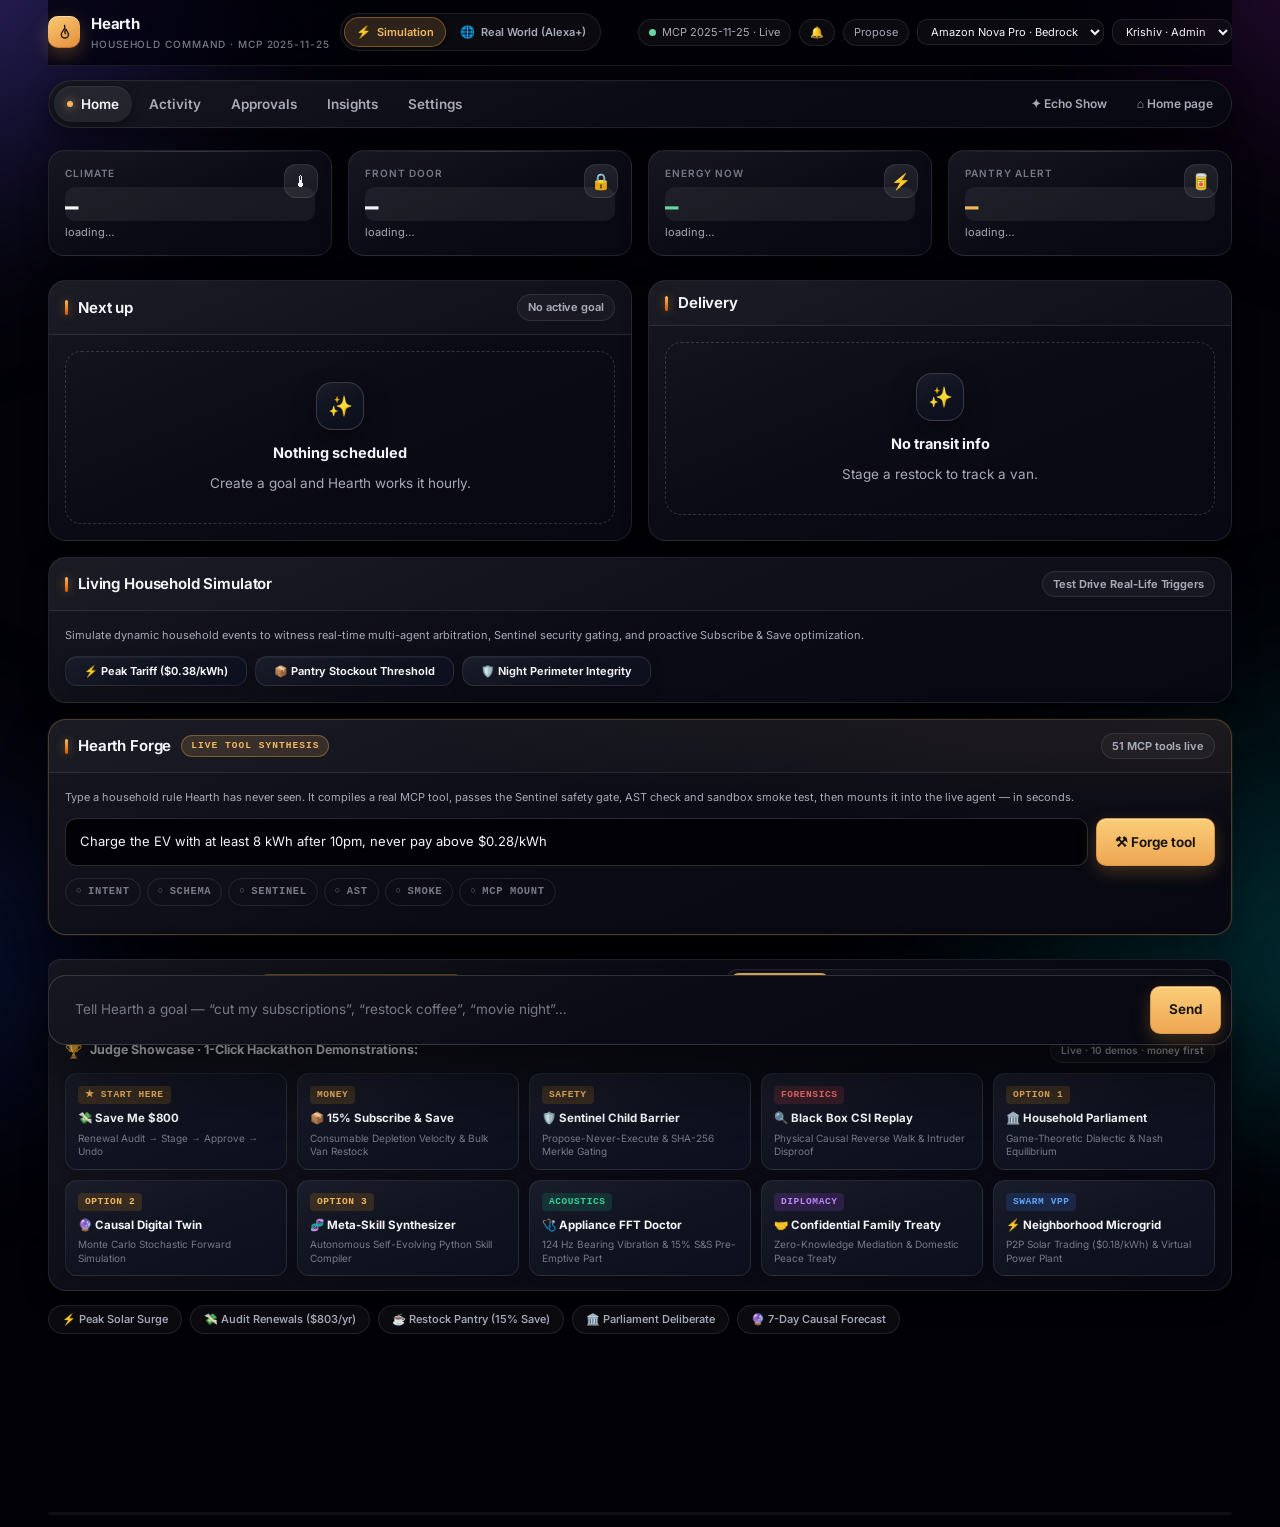
==== web2/index.html @ 6be28295 "feat(forge): runtime MCP tool synthesis — the house grows its own tools Ask for a household rule Hea" ====
<!doctype html>
<html lang="en">
<head>
  <meta charset="utf-8"/>
  <meta name="viewport" content="width=device-width, initial-scale=1.0"/>
  <meta name="theme-color" content="#09090b"/>
  <meta name="description" content="Hearth — calm household command. Propose first, never execute without you."/>
  <title>Hearth · Household Command</title>
  <link rel="stylesheet" href="/web2/css/tokens.css"/>
  <link rel="stylesheet" href="/web2/css/shell.css"/>
  <link rel="stylesheet" href="/web2/css/views.css"/>
  <link rel="stylesheet" href="/web2/css/util.css"/>
  <link rel="stylesheet" href="/web2/css/cockpit.css"/>
</head>
<body>
  <a class="pill skip-link" href="#cmdInput">Skip to command bar</a>
  <div class="shell">
    <header class="topbar">
      <div class="brand">
        <span class="brand-mark" aria-hidden="true">
          <svg viewBox="0 0 24 24" fill="none" aria-hidden="true">
            <path d="M12 3c1.2 2.6.4 4.1-.9 5.6C9.6 10.3 8 11.9 8 14.5A4.5 4.5 0 0 0 12.5 19 4.5 4.5 0 0 0 17 14.5c0-1.7-.8-3-1.8-4.3-.5-.7-1-1.4-1.3-2.2-.8 1-1.4 2-1.4 3.4 0 .9.3 1.6.8 2.2" stroke="currentColor" stroke-width="1.7" stroke-linecap="round" stroke-linejoin="round"/>
          </svg>
        </span>
        <div>Hearth<small>HOUSEHOLD COMMAND · MCP 2025-11-25</small></div>
      </div>
      <div class="mode-switcher" role="group" aria-label="Operating Mode">
        <button type="button" class="mode-btn active" id="modeSimBtn" data-mode="simulation" title="Virtual Household Digital Twin &amp; Synthetic Scenarios">
          <span class="mode-icon">⚡</span> Simulation
        </button>
        <button type="button" class="mode-btn" id="modeRealBtn" data-mode="real" title="100% Real World Hardware, Alexa+ &amp; Matter Hub">
          <span class="mode-icon">🌐</span> Real World (Alexa+)
        </button>
      </div>
      <div class="topbar-right">
        <span class="pill" id="protoPill"><span class="dot"></span><span id="protoText">Connecting…</span></span>
        <button class="pill icon-btn" id="chimeBtn" title="Toggle audio feedback earcons" aria-label="Toggle audio feedback">🔔</button>
        <span class="pill" id="dialPill" title="Autonomy level">Propose</span>
        <select class="persona" id="modelSel" aria-label="Universal Model Mesh Brain" title="Active Reasoning Brain">
          <option value="us.amazon.nova-pro-v1:0">Amazon Nova Pro · Bedrock</option>
        </select>
        <select class="persona" id="personaSel" aria-label="Household member">
          <option value="admin">Krishiv · Admin</option>
          <option value="partner">Sarah · Partner</option>
          <option value="child">Leo · Child</option>
        </select>
      </div>
    </header>

    <nav class="tabs" aria-label="Views">
      <div class="tablist" role="tablist" aria-label="Views">
        <button class="tab" role="tab" data-view="home" aria-selected="true" aria-controls="view-home">Home</button>
        <button class="tab" role="tab" data-view="activity" aria-selected="false" aria-controls="view-activity">Activity</button>
        <button class="tab" role="tab" data-view="approvals" aria-selected="false" aria-controls="view-approvals">Approvals<span class="count" id="apprCount" hidden>0</span></button>
        <button class="tab" role="tab" data-view="insights" aria-selected="false" aria-controls="view-insights">Insights</button>
        <button class="tab" role="tab" data-view="settings" aria-selected="false" aria-controls="view-settings">Settings</button>
      </div>
      <span class="tabs-spacer"></span>
      <a class="tab-nav" href="/echo" title="The room surface — voice-first Echo Show experience">✦ Echo Show</a>
      <a class="tab-nav" href="/" title="The Hearth home page">⌂ Home page</a>
    </nav>

    <!-- HOME -->
    <section class="view" id="view-home" role="tabpanel">
      <div class="status-strip" id="statusStrip" aria-live="polite">
        <div class="stat"><div class="k">Climate</div><div class="v skel skel-stat" data-bind="climate">–</div><div class="sub" data-bind="climateSub">loading…</div></div>
        <div class="stat"><div class="k">Front door</div><div class="v skel skel-stat" data-bind="lock">–</div><div class="sub" data-bind="lockSub">loading…</div></div>
        <div class="stat good"><div class="k">Energy now</div><div class="v skel num skel-stat" data-bind="energy">–</div><div class="sub" data-bind="energySub">loading…</div></div>
        <div class="stat warn"><div class="k">Pantry alert</div><div class="v skel skel-stat" data-bind="pantry">–</div><div class="sub" data-bind="pantrySub">loading…</div></div>
      </div>
      <div class="grid-2">
        <div class="panel">
          <div class="panel-head"><h3>Next up</h3><span class="spacer"></span><span class="pill" id="goalPill">No active goal</span></div>
          <div class="panel-body" id="nextUp"><div class="empty"><strong>Nothing scheduled</strong>Create a goal and Hearth works it hourly.</div></div>
        </div>
        <div class="panel">
          <div class="panel-head"><h3>Delivery</h3></div>
          <div class="panel-body" id="deliveryBox"><div class="empty"><strong>No transit info</strong>Stage a restock to track a van.</div></div>
        </div>
      </div>
      <!-- Simulation Panel (Shown when mode == simulation) -->
      <div class="panel mt-4" id="simPanel">
        <div class="panel-head">
          <h3>Living Household Simulator</h3>
          <span class="spacer"></span>
          <span class="pill">Test Drive Real-Life Triggers</span>
        </div>
        <div class="panel-body">
          <p class="muted-sm mb-3">Simulate dynamic household events to witness real-time multi-agent arbitration, Sentinel security gating, and proactive Subscribe &amp; Save optimization.</p>
          <div class="row-wrap">
            <button class="btn btn-sm scenario-btn" data-scenario="energy_peak">⚡ Peak Tariff ($0.38/kWh)</button>
            <button class="btn btn-sm scenario-btn" data-scenario="pantry_alert">📦 Pantry Stockout Threshold</button>
            <button class="btn btn-sm scenario-btn" data-scenario="security">🛡️ Night Perimeter Integrity</button>
          </div>
        </div>
      </div>

      <!-- Hearth Forge: compile a household rule into a live MCP tool -->
      <div class="panel mt-4 forge-panel" id="forgePanel">
        <div class="panel-head">
          <h3>Hearth Forge</h3>
          <span class="forge-badge">LIVE TOOL SYNTHESIS</span>
          <span class="spacer"></span>
          <span class="pill" id="forgeCount">51 MCP tools live</span>
        </div>
        <div class="panel-body">
          <p class="muted-sm mb-3">Type a household rule Hearth has never seen. It compiles a real MCP tool, passes the Sentinel safety gate, AST check and sandbox smoke test, then mounts it into the live agent — in seconds.</p>
          <form class="forge-bar" id="forgeForm">
            <input id="forgeInput" maxlength="300" autocomplete="off"
                   value="Charge the EV with at least 8 kWh after 10pm, never pay above $0.28/kWh"
                   aria-label="Household rule to compile into a tool"/>
            <button class="btn btn-primary" id="forgeGo" type="submit">⚒ Forge tool</button>
          </form>
          <div class="forge-steps" id="forgeSteps" aria-live="polite"></div>
          <div class="forge-out" id="forgeOut" hidden>
            <div class="forge-code-wrap">
              <div class="forge-code-head"><span>Generated tool source</span><code id="forgeToolName"></code></div>
              <pre class="forge-code" id="forgeCode" tabindex="0"></pre>
            </div>
            <div class="forge-side">
              <div class="forge-kv"><span>Safety</span><strong id="forgeSafety">–</strong></div>
              <div class="forge-kv"><span>Smoke test</span><strong id="forgeSmoke">–</strong></div>
              <button class="btn btn-primary" id="forgeCall" type="button">▶ Call it now</button>
              <pre class="forge-result" id="forgeResult" tabindex="0" hidden></pre>
            </div>
          </div>
          <div class="forge-catalog" id="forgeCatalog" aria-live="polite"></div>
        </div>
      </div>

      <!-- Real World Alexa+ Authentication Portal (Shown when mode == real and !alexa_logged_in) -->
      <div class="panel auth-portal" id="realAuthPortal" hidden>
        <div class="panel-body auth-body">
          <div class="auth-icon" aria-hidden="true">
            🌐
          </div>
          <h2 class="auth-title">Connect to Amazon Alexa+ Account</h2>
          <p class="auth-lede">
            Real World mode connects to physical smart devices and live Amazon services. In Real World mode, <strong>everything starts clean at zero</strong> (0 pending proposals, 0 synthetic events, 0 virtual devices). Link your Amazon Alexa+ account to discover your live Echo hardware, Matter endpoints, and Subscribe &amp; Save replenishment.
          </p>

          <div class="auth-actions">
            <button class="btn btn-primary btn-lg" id="loginAlexaBtn">
              <span class="fs-icon" aria-hidden="true">🔑</span> Log in with Amazon (Alexa+)
            </button>
            <button class="btn btn-lg" id="demoAuthAlexaBtn" title="Instant demo sign-in for hackathon judges — no Amazon account needed">
              ⚡ 1-Tap Demo Sign-In
            </button>
          </div>

          <div class="grid-cards-3">
            <div class="mini-card">
              <strong>0 Pending Approvals</strong>
              <small>Clean slate. Only real resident proposals appear here.</small>
            </div>
            <div class="mini-card">
              <strong>Alexa.Discovery Sync</strong>
              <small>Syncs Echo devices &amp; Matter/Zigbee appliances.</small>
            </div>
            <div class="mini-card">
              <strong>Live Transit Tracking</strong>
              <small>Active Subscribe &amp; Save delivery van radar.</small>
            </div>
          </div>
        </div>
      </div>

      <!-- Real World Alexa+ & Smart Home Hub Panel (Shown when mode == real and alexa_logged_in) -->
      <div class="panel mt-4" id="realHubPanel" hidden>
        <div class="panel-head">
          <div class="row-flex">
            <span class="fs-icon" aria-hidden="true">🌐</span>
            <h3>Real World Alexa+ &amp; Smart Home Hub</h3>
          </div>
          <span class="spacer"></span>
          <span class="real-badge online" id="realHubStatusBadge">● Connected to Alexa+ &amp; Local Hub</span>
          <button class="btn btn-primary btn-xs ml-2" id="addDeviceQuickBtn">+ Add Real Device</button>
          <button class="btn btn-xs danger-text ml-1" id="resetRealZeroQuickBtn" title="Reset Real World to clean-slate 0 state">Reset to 0</button>
        </div>
        <div class="panel-body">
          <div id="echoHardwareBox">
            <div class="row-flex muted-sm mb-6">
              <strong>Synchronized Echo Hardware:</strong>
              <span id="echoCountPill" class="pill pill-micro">3 Online</span>
            </div>
            <div class="echo-hardware-strip" id="echoHardwareStrip">
              <!-- Dynamically populated -->
            </div>
          </div>
          <div class="row-between wrap mt-12 mb-8">
            <p class="muted-sm m-0">Active smart home endpoints verified via Matter, Zigbee, and Amazon Alexa Smart Home Skills API v3 directives.</p>
            <div class="row-flex gap-1">
              <button class="btn btn-xs" id="syncAlexaEndpointsBtn">Sync Alexa+ (AVS)</button>
              <button class="btn btn-xs" id="configureRealHardwareBtn">Configure Hub</button>
            </div>
          </div>
          <div class="device-grid" id="realDevicesGrid">
            <!-- Dynamically populated from real_mode config -->
          </div>
        </div>
      </div>

      <!-- Home Chat Interface (Prominent on Home View) -->
      <div id="homeChatContainer" class="mt-6">

        <!-- Alexa+ Add-on Display Mode Bar (@modelcontextprotocol/ext-apps) -->
        <div class="display-mode-bar" id="displayModeBar">
          <div class="display-mode-label">
            <span class="pulse-indicator">●</span>
            <strong>Alexa+ Add-on Display Mode:</strong>
            <span class="mcp-spec-pill">@modelcontextprotocol/ext-apps</span>
          </div>
          <div class="display-mode-selector" role="group" aria-label="Alexa+ Display Modes">
            <button type="button" class="mode-chip active" data-mode="inline" id="modeInlineBtn">
              <span>💬</span> Inline Card
            </button>
            <button type="button" class="mode-chip" data-mode="fullscreen" id="modeFullscreenBtn">
              <span>🖥️</span> Fullscreen Canvas
            </button>
            <button type="button" class="mode-chip" data-mode="hydrated" id="modeHydratedBtn">
              <span>💧</span> Hydrated UI
            </button>
            <button type="button" class="mode-chip" data-mode="voice-only" id="modeVoiceBtn">
              <span>🔊</span> Voice-Only (TTS)
            </button>
          </div>
        </div>

        <!-- Voice-Only Playback Banner (Active when mode == voice-only) -->
        <div class="voice-banner" id="voiceModeBanner" hidden>
          <div class="voice-banner-left">
            <div class="voice-waves">
              <span></span><span></span><span></span><span></span><span></span>
            </div>
            <div>
              <strong>Voice-Only Headless Stream (AVS / Echo Mode)</strong>
              <div class="micro muted-2">Sanitized for spoken audio · Markdown tables and pipes stripped per Alexa+ design guide.</div>
            </div>
          </div>
          <button type="button" class="btn btn-primary btn-sm" id="playTtsBtn">
            ▶ Speak via Alexa Voice
          </button>
        </div>

        <!-- Judge Showcase / 1-Click Track Demonstrations -->
        <div class="judge-showcase-panel" id="judgeShowcasePanel">
          <div class="judge-showcase-head">
            <span class="fs-icon-sm" aria-hidden="true">🏆</span>
            <strong>Judge Showcase · 1-Click Hackathon Demonstrations:</strong>
            <span class="pill pill-micro ml-auto">Live · 10 demos · money first</span>
          </div>
          <div class="judge-showcase-grid">
            <button type="button" class="showcase-card" data-cmd="Audit household renewals and stage dormant subscription cancellations">
              <span class="sc-badge">★ Start here</span>
              <div class="sc-title">💸 Save Me $800</div>
              <div class="sc-desc">Renewal Audit → Stage → Approve → Undo</div>
            </button>
            <button type="button" class="showcase-card" data-cmd="Scan pantry depletion velocity and stage 15% Subscribe and Save replenishment bundle">
              <span class="sc-badge">Money</span>
              <div class="sc-title">📦 15% Subscribe &amp; Save</div>
              <div class="sc-desc">Consumable Depletion Velocity &amp; Bulk Van Restock</div>
            </button>
            <button type="button" class="showcase-card" data-cmd="Simulate Child persona attempting to disarm perimeter lock and purchase 4K gaming drone">
              <span class="sc-badge">Safety</span>
              <div class="sc-title">🛡️ Sentinel Child Barrier</div>
              <div class="sc-desc">Propose-Never-Execute &amp; SHA-256 Merkle Gating</div>
            </button>
            <button type="button" class="showcase-card" data-cmd="Run Black Box Forensic Incident Reconstruction on last night's 3 AM perimeter anomaly">
              <span class="sc-badge sc-forensics">Forensics</span>
              <div class="sc-title">🔍 Black Box CSI Replay</div>
              <div class="sc-desc">Physical Causal Reverse Walk &amp; Intruder Disproof</div>
            </button>
            <button type="button" class="showcase-card" data-cmd="Convene Household Parliament: deliberate 5 PM summer peak tariff clash between FrugalMind ($0.48/kWh), BioComfort (68°F), and EcoSovereign solar battery">
              <span class="sc-badge">Option 1</span>
              <div class="sc-title">🏛️ Household Parliament</div>
              <div class="sc-desc">Game-Theoretic Dialectic &amp; Nash Equilibrium</div>
            </button>
            <button type="button" class="showcase-card" data-cmd="Run Causal Digital Twin 7-day Monte Carlo stochastic resilience forecast: severe heatwave &amp; brownout scenario">
              <span class="sc-badge">Option 2</span>
              <div class="sc-title">🔮 Causal Digital Twin</div>
              <div class="sc-desc">Monte Carlo Stochastic Forward Simulation</div>
            </button>
            <button type="button" class="showcase-card" data-cmd="Synthesize and hot-mount a new Agent Skill at runtime: Smart EV Solar Charging Peak Optimizer">
              <span class="sc-badge">Option 3</span>
              <div class="sc-title">🧬 Meta-Skill Synthesizer</div>
              <div class="sc-desc">Autonomous Self-Evolving Python Skill Compiler</div>
            </button>
            <button type="button" class="showcase-card" data-cmd="Perform ambient Echo acoustic FFT scan on refrigerator compressor and stage pre-emptive bearing replacement">
              <span class="sc-badge sc-acoustics">Acoustics</span>
              <div class="sc-title">🩺 Appliance FFT Doctor</div>
              <div class="sc-desc">124 Hz Bearing Vibration &amp; 15% S&amp;S Pre-Emptive Part</div>
            </button>
            <button type="button" class="showcase-card" data-cmd="Convene Confidential Family Mediator: negotiate zero-knowledge household treaty between Mom, Dad, and Leo">
              <span class="sc-badge sc-diplomacy">Diplomacy</span>
              <div class="sc-title">🤝 Confidential Family Treaty</div>
              <div class="sc-desc">Zero-Knowledge Mediation &amp; Domestic Peace Treaty</div>
            </button>
            <button type="button" class="showcase-card" data-cmd="Coordinate Neighborhood Swarm Grid: export 3.8 kW excess solar peer-to-peer to 104 Maple Drive EV">
              <span class="sc-badge sc-swarm">Swarm VPP</span>
              <div class="sc-title">⚡ Neighborhood Microgrid</div>
              <div class="sc-desc">P2P Solar Trading ($0.18/kWh) &amp; Virtual Power Plant</div>
            </button>
          </div>
        </div>

        <!-- Quick Command Chips -->
        <div class="quick-chips" id="quickChips" aria-label="Living Household Scenarios &amp; Quick Commands">
          <button type="button" class="chip" data-cmd="Surge solar optimization: pre-cool living room to 20°C before 4 PM peak tariff">⚡ Peak Solar Surge</button>
          <button type="button" class="chip" data-cmd="Audit household renewals and stage dormant subscription cancellations">💸 Audit Renewals ($803/yr)</button>
          <button type="button" class="chip" data-cmd="Scan pantry inventory and stage 15% Subscribe and Save restock bundle">☕ Restock Pantry (15% Save)</button>
          <button type="button" class="chip" data-cmd="Convene Household Parliament: deliberate energy conservation versus resident wellness">🏛️ Parliament Deliberate</button>
          <button type="button" class="chip" data-cmd="Run Causal Digital Twin 7-day Monte Carlo stochastic resilience forecast">🔮 7-Day Causal Forecast</button>
        </div>

        <form class="cmdbar mt-4" id="cmdForm" autocomplete="off">
          <input id="cmdInput" placeholder="Tell Hearth a goal — “cut my subscriptions”, “restock coffee”, “movie night”…" aria-label="Command Hearth"/>
          <button class="btn btn-primary" type="submit">Send</button>
        </form>

        <!-- Fullscreen Canvas Expanded Container (Active when mode == fullscreen) -->
        <div class="fullscreen-canvas-box" id="fullscreenCanvasBox" hidden>
          <div class="canvas-header">
            <span class="fs-icon" aria-hidden="true">🖥️</span>
            <strong>Alexa+ Interactive App Canvas (@modelcontextprotocol/ext-apps)</strong>
            <span class="spacer"></span>
            <button type="button" class="btn btn-sm" id="exitFullscreenBtn">Exit Canvas</button>
          </div>
          <div class="canvas-grid" id="canvasGrid">
            <!-- Dynamic rich visualization components render here -->
          </div>
        </div>

        <div id="chatLog" class="mt-4" aria-live="polite"></div>
      </div>
    </section>

    <!-- ACTIVITY -->
    <section class="view" id="view-activity" role="tabpanel" hidden>
      <p class="section-label">Agent timeline · every entry shows its reasoning</p>
      <div id="timeline"><div class="empty"><strong>No activity yet</strong>Ask Hearth something below and watch it think out loud.</div></div>
    </section>

    <!-- APPROVALS -->
    <section class="view" id="view-approvals" role="tabpanel" hidden>
      <p class="section-label">Nothing moves without you · approvals work once, then expire</p>
      <div id="intentList"><div class="empty"><strong>All clear</strong>No pending proposals. Hearth will stage them here with cost deltas.</div></div>
    </section>

    <!-- INSIGHTS -->
    <section class="view" id="view-insights" role="tabpanel" hidden>
      <div class="grid-2">
        <div class="panel">
          <div class="panel-head"><h3>Money recovered</h3></div>
          <div class="panel-body" id="roiBox"><div class="skel skel-box"></div></div>
        </div>
        <div class="panel">
          <div class="panel-head"><h3>Pantry forecast</h3></div>
          <div class="panel-body" id="pantryBox"><div class="skel skel-box"></div></div>
        </div>
      </div>
      <div class="grid-2 mt-4">
        <div class="panel">
          <div class="panel-head">
            <h3>Household Parliament</h3>
            <span class="spacer"></span>
            <button class="btn btn-sm" id="parlDebateBtn">Deliberate</button>
          </div>
          <div class="panel-body" id="parliamentBox">
            <div class="skel skel-box"></div>
          </div>
        </div>
        <div class="panel">
          <div class="panel-head">
            <h3>Causal Digital Twin (7-Day Forecast)</h3>
            <span class="spacer"></span>
            <button class="btn btn-sm" id="causalSimBtn">Monte Carlo 500x</button>
          </div>
          <div class="panel-body" id="causalBox">
            <div class="skel skel-box"></div>
          </div>
        </div>
      </div>

      <!-- Frontier Innovations (Row 1: Forensics & Acoustic Doctor) -->
      <div class="grid-2 mt-4">
        <div class="panel">
          <div class="panel-head">
            <div class="row-flex">
              <span aria-hidden="true">🔍</span>
              <h3>Black Box Forensic CSI Replay</h3>
            </div>
            <span class="spacer"></span>
            <button class="btn btn-sm" id="forensicsScanBtn">Reconstruct 3 AM</button>
          </div>
          <div class="panel-body" id="forensicsBox">
            <div class="skel skel-box"></div>
          </div>
        </div>
        <div class="panel">
          <div class="panel-head">
            <div class="row-flex">
              <span aria-hidden="true">🩺</span>
              <h3>Acoustic Mechanical Doctor (FFT Vibration)</h3>
            </div>
            <span class="spacer"></span>
            <button class="btn btn-sm" id="acousticScanBtn">Scan Echo FFT</button>
          </div>
          <div class="panel-body" id="acousticBox">
            <div class="skel skel-box"></div>
          </div>
        </div>
      </div>

      <!-- Frontier Innovations (Row 2: Family Mediation & Swarm VPP) -->
      <div class="grid-2 mt-4">
        <div class="panel">
          <div class="panel-head">
            <div class="row-flex">
              <span aria-hidden="true">🤝</span>
              <h3>Confidential Family Peace Treaty</h3>
            </div>
            <span class="spacer"></span>
            <button class="btn btn-sm" id="mediationTreatyBtn">Synthesize Treaty</button>
          </div>
          <div class="panel-body" id="mediationBox">
            <div class="skel skel-box"></div>
          </div>
        </div>
        <div class="panel">
          <div class="panel-head">
            <div class="row-flex">
              <span aria-hidden="true">⚡</span>
              <h3>Neighborhood Swarm Grid (VPP Microgrid)</h3>
            </div>
            <span class="spacer"></span>
            <button class="btn btn-sm" id="swarmGridBtn">Coordinate P2P Grid</button>
          </div>
          <div class="panel-body" id="swarmBox">
            <div class="skel skel-box"></div>
          </div>
        </div>
      </div>
    </section>

    <!-- SETTINGS -->
    <section class="view" id="view-settings" role="tabpanel" hidden>
      <p class="section-label">Autonomy dial · start low, earn auto-mode with a clean record</p>
      <div class="panel mb-4"><div class="panel-body">
        <div class="dial" id="dial" role="group" aria-label="Autonomy level">
          <button data-level="suggest" aria-pressed="false"><strong>Suggest</strong><span>Flags ideas, never plans</span></button>
          <button data-level="propose" aria-pressed="true"><strong>Propose</strong><span>Plans everything, acts on nothing</span></button>
          <button data-level="confirm" aria-pressed="false"><strong>Confirm</strong><span>One-tap go on familiar tasks</span></button>
          <button data-level="auto" aria-pressed="false"><strong>Auto</strong><span>Under limits, after 18/20 clean</span></button>
        </div>
        <p class="mono muted-sm mt-12" id="dialRecord">Record: 0 proceedings · auto-mode locked</p>
      </div></div>

      <div class="panel mb-4">
        <div class="panel-head"><h3>Universal Model Mesh · Offline-First + Any API</h3></div>
        <div class="panel-body">
          <div class="setrow">
            <div class="lab">Active Brain<small>Local deterministic engine by default; live Bedrock when AWS_BEDROCK_ENABLED=1</small></div>
            <span class="pill pill-amber" id="activeModelPill">Local · Deterministic</span>
          </div>
          <div class="setrow">
            <div class="lab">Connect Custom API<small>Connect any remote LLM or local endpoint (Ollama, vLLM, OpenAI, custom base URL)</small></div>
            <div class="row-wrap">
              <input type="text" id="customApiName" placeholder="Provider Name" class="input-inline w-provider"/>
              <input type="text" id="customApiUrl" placeholder="https://api... or http://localhost:11434" class="input-inline w-url"/>
              <button class="btn btn-primary btn-sm" id="addCustomApiBtn">Add &amp; Ping</button>
            </div>
          </div>
          <div id="meshProvidersList" class="mt-8"></div>
        </div>
      </div>

      <div class="panel mb-4">
        <div class="panel-head">
          <h3>Self-Evolving Meta-Skills</h3>
          <span class="spacer"></span>
          <span class="pill c-ok" id="metaSkillsCount">Runtime Hot-Mounted</span>
        </div>
        <div class="panel-body">
          <p class="muted-sm mb-3">Natural language to AST-validated agent skills. Compiles, runs Sentinel AST safety checks, and mounts live into FastMCP without restarts.</p>
          <div class="row-flex mb-16">
            <input type="text" id="metaSkillInput" placeholder="e.g. When solar generation &gt; 3kW, pre-cool living room to 20°C" class="input-inline flex-1"/>
            <button class="btn btn-primary btn-sm nowrap" id="metaSkillBtn">Synthesize Skill</button>
          </div>
          <div id="metaSkillsList"><div class="skel skel-box skel-60"></div></div>
        </div>
      </div>

      <!-- Real World Alexa+ & Smart Home Infrastructure (Settings) -->
      <div class="panel mb-4">
        <div class="panel-head">
          <div class="row-flex">
            <span class="fs-icon" aria-hidden="true">🌐</span>
            <h3>Real World Alexa+ &amp; Smart Home Infrastructure</h3>
          </div>
          <span class="spacer"></span>
          <span class="pill c-ok" id="realSettingsPill">Live Bridge Ready</span>
        </div>
        <div class="panel-body">
          <p class="muted-sm mb-14">
            Configure direct connections to physical smart home hardware and voice platforms. Control real physical endpoints via Alexa Smart Home Skills API v3 directives and Matter / Home Assistant local hubs.
          </p>

          <div class="setrow setrow-top">
            <div class="lab">
              Amazon Alexa+ Voice Bridge
              <small>Login with Amazon (LWA) &amp; Alexa Smart Home Skill Add-on</small>
            </div>
            <div class="form-col">
              <div class="row-flex">
                <input type="text" id="alexaSkillIdInput" placeholder="amzn1.ask.skill.b84a9e22-..." class="input-inline flex-1" title="Alexa Skill ID"/>
                <button class="btn btn-primary btn-sm nowrap" id="testAlexaBtn">Test Handshake</button>
              </div>
              <div class="muted-xs" id="alexaStatusDetail">○ Not linked — sign in above to discover Echo devices</div>
            </div>
          </div>

          <div class="setrow setrow-top">
            <div class="lab">
              Local Smart Hub (Matter / Home Assistant)
              <small>Local IP or mDNS endpoint for zero-cloud latency physical control</small>
            </div>
            <div class="form-col">
              <div class="row-flex">
                <input type="text" id="smartHubUrlInput" placeholder="http://homeassistant.local:8123" class="input-inline flex-1" title="Hub URL"/>
                <button class="btn btn-sm nowrap" id="testHubBtn">Sync Entities</button>
              </div>
              <div class="muted-xs" id="hubStatusDetail">○ No hub paired — enter a local endpoint to sync</div>
            </div>
          </div>

          <div class="divider-top">
            <div class="row-between mb-10">
              <strong>Registered Physical Devices</strong>
              <div class="row-flex gap-1">
                <button class="btn btn-primary btn-sm" id="openAddDeviceModalBtn">+ Register New Device</button>
                <button class="btn btn-sm danger-text" id="resetRealZeroSettingsBtn">Reset Real to 0</button>
              </div>
            </div>
            <div id="settingsDevicesList">
              <!-- Dynamically populated -->
            </div>
          </div>
        </div>
      </div>

      <div class="panel"><div class="panel-body">
        <div class="setrow"><div class="lab">Adult PIN<small>Required for money, unlocks and resets. Set via HEARTH_ADULT_PIN.</small></div><input type="password" id="pinInput" placeholder="••••" autocomplete="off"/></div>
        <div class="setrow"><div class="lab">Ledger<small id="ledgerState">Checking chain…</small></div><button class="btn btn-sm btn-h40" id="verifyBtn">Verify now</button></div>
      </div></div>

      <div class="panel mt-4">
        <div class="panel-head">
          <h3>System Diagnostics &amp; Telemetry</h3>
          <span class="spacer"></span>
          <span class="pill c-ok" id="diagHealthPill">● Healthy</span>
        </div>
        <div class="panel-body" id="diagBox">
          <div class="skel skel-box skel-80"></div>
        </div>
      </div>
    </section>

    <!-- Sensory Light Wave Bar -->
    <div class="light-wave-bar idle" id="lightWaveBar" role="presentation"></div>

    <!-- Floating Bottom-Right Chat Button (All other tabs) -->
    <button type="button" class="floating-chat-btn" id="floatingChatBtn" hidden aria-label="Open Hearth Assistant" title="Ask Hearth (from any view)">
      <span class="chat-icon">💬</span>
      <span class="chat-label">Ask Hearth</span>
    </button>

    <!-- Floating Chat Window (Bottom-right popover) -->
    <div class="floating-chat-widget" id="floatingChatWidget" hidden role="complementary" aria-label="Hearth Floating Assistant">
      <div class="widget-header">
        <div class="widget-title">
          <span class="brand-mark brand-mark-sm">H</span>
          <div>
            <strong class="fs-body">Hearth Assistant</strong>
            <small class="block micro amber">Active Reasoner · Glass-Box</small>
          </div>
        </div>
        <button type="button" class="widget-close" id="widgetCloseBtn" aria-label="Close chat window">✕</button>
      </div>
      <div class="widget-body" id="widgetChatLog"></div>
      <form class="widget-footer" id="widgetCmdForm" autocomplete="off">
        <input id="widgetCmdInput" placeholder="Ask Hearth anything…" aria-label="Chat input"/>
        <button class="btn btn-primary btn-sm" type="submit">Send</button>
      </form>
    </div>
  </div>

  <div class="scrim" id="scrim" hidden>
    <div class="dialog" role="dialog" aria-modal="true" aria-labelledby="dlgTitle" id="dialog">
      <h3 id="dlgTitle">Review</h3>
      <div id="dlgBody"></div>
      <div class="row" id="dlgRow"></div>
    </div>
  </div>

  <!-- Dedicated Amazon Alexa+ OAuth Login Screen / Modal -->
  <div class="scrim" id="amazonLoginModal" hidden>
    <div class="amazon-auth-card" role="dialog" aria-modal="true" aria-labelledby="lwaTitle">
      <div class="amazon-card-header">
        <div class="amazon-logo-wrap">
          <svg class="amazon-logo" viewBox="0 0 100 30" width="90" height="26" fill="currentColor">
            <path d="M57.6 14.5c0-1.8.1-3.3.4-4.5h-3.4c-.2.8-.3 1.8-.3 2.9-.8-1.7-2.4-3.2-5-3.2-3.8 0-6.7 3-6.7 7.7 0 4.6 2.7 7.6 6.5 7.6 2.7 0 4.4-1.5 5.1-3.1v2.8h3.4c-.3-1.1-.4-2.5-.4-4.2v-6zm-7.6 7.7c-2.3 0-4-1.9-4-5s1.7-5 4-5 4 1.9 4 5-1.7 5-4 5zm31.3-12.4h-3.6v9.3c0 2.4-.9 3.6-2.5 3.6-1.5 0-2.2-1-2.2-3.1V9.8h-3.6v9.7c0 3.7 1.8 5.5 4.8 5.5 2.5 0 4.2-1.3 5-3.2v2.9h3.6v-15.1h-1.5zm-38-6.1c-1.3 0-2.3 1-2.3 2.3 0 1.2 1 2.2 2.3 2.2 1.2 0 2.2-1 2.2-2.2 0-1.3-1-2.3-2.2-2.3zm-1.8 6.1h3.6v15.1h-3.6V9.8zm-9.3 0c-.8 0-1.7.1-2.5.4l.6 2.9c.6-.2 1.3-.3 1.8-.3 1.5 0 2.2.8 2.2 2.3v.8c-.8-.2-1.8-.3-2.8-.3-3.7 0-6 1.8-6 5.1 0 3.1 2 4.9 4.9 4.9 2.2 0 3.6-1.1 4.2-2.5v2.2h3.4v-9.6c0-3.9-2.1-5.9-5.8-5.9zm.6 12.7c-1.6 0-2.7-.9-2.7-2.4 0-1.7 1.3-2.6 3.4-2.6.7 0 1.4.1 2 .2v1.4c-.5 2.1-1.6 3.4-2.7 3.4zm60.1-6.9c-3.7 0-6.6 3-6.6 7.6 0 4.7 2.9 7.6 6.8 7.6 3.8 0 6.6-3 6.6-7.6 0-4.6-2.9-7.6-6.8-7.6zm.1 12.3c-2.3 0-4-1.9-4-4.8 0-2.9 1.7-4.8 4-4.8 2.3 0 4 1.9 4 4.8 0 2.9-1.7 4.8-4 4.8zM24.7 9.8l-4.7 11.7-4.6-11.7h-4.2l6.8 15.6-2.5 5.5h3.9l10-21.1h-4.7z"/>
            <path fill="#f59e0b" d="M20.2 24.3c15.8 7.5 38.6 3.5 52.8-5.2.7-.4 1.2.3.6.9-14.7 11.2-39.7 14.7-54.2 5.5-.9-.6-.2-1.7.8-1.2z"/>
          </svg>
        </div>
        <button type="button" class="amazon-close-btn" id="amazonLoginCloseBtn" aria-label="Close">✕</button>
      </div>

      <div class="amazon-card-body">
        <h2 id="lwaTitle" class="amazon-signin-title">Sign-In with Amazon</h2>
        <p class="amazon-signin-sub">Authorize <strong>Hearth Universal</strong> to connect with your Alexa+ smart home ecosystem.</p>

        <form id="amazonAuthForm" autocomplete="on">
          <div class="amazon-form-group">
            <label for="lwaEmail">Email or mobile phone number</label>
            <input type="text" id="lwaEmail" placeholder="you@example.com" required autocomplete="username"/>
          </div>

          <div class="amazon-form-group">
            <div class="row-between">
              <label for="lwaPassword">Password</label>
              <a href="#" class="amazon-link" tabindex="-1">Forgot password?</a>
            </div>
            <input type="password" id="lwaPassword" placeholder="Amazon password" required autocomplete="current-password"/>
          </div>

          <div class="amazon-consent-box">
            <div class="amazon-consent-header">
              <span class="fs-icon" aria-hidden="true">🛡️</span>
              <strong>Permissions Requested by Hearth:</strong>
            </div>
            <ul class="amazon-scopes-list">
              <li><span>✓</span> <div><strong>Alexa Smart Home API v3</strong><br><small class="muted-2">Control Matter, Zigbee, &amp; Alexa devices</small></div></li>
              <li><span>✓</span> <div><strong>Echo Devices &amp; AVS Directives</strong><br><small class="muted-2">Discover Echo Show 15, Studio, &amp; Dot units</small></div></li>
              <li><span>✓</span> <div><strong>Amazon Subscribe &amp; Save</strong><br><small class="muted-2">Replenishment radar &amp; van delivery tracking</small></div></li>
            </ul>
          </div>

          <div class="row-flex mt-14 mb-10">
            <input type="checkbox" id="lwaKeepSignedIn" checked class="check"/>
            <label for="lwaKeepSignedIn" class="check-label">Keep me signed in on this household hub</label>
          </div>

          <button type="submit" class="amazon-signin-btn" id="lwaSubmitBtn">
            <span id="lwaSubmitText">Sign in &amp; Authorize Alexa+</span>
            <span class="amazon-spinner" id="lwaSpinner" hidden></span>
          </button>
        </form>

        <div class="amazon-login-steps" id="amazonLoginProgress" hidden>
          <div class="step-line" id="stepLine1">● Verifying Amazon OAuth 2.0 Credentials…</div>
          <div class="step-line" id="stepLine2">● Exchanging LWA Bearer Token…</div>
          <div class="step-line" id="stepLine3">● Querying Alexa.Discovery Smart Home endpoints…</div>
          <div class="step-line" id="stepLine4">● Mounting 3 Echo hardware units and 5 devices…</div>
        </div>

        <div class="amazon-legal-footer">
          By signing in, you agree to Amazon's <a href="#" class="amazon-link">Conditions of Use</a> and <a href="#" class="amazon-link">Privacy Notice</a>.
        </div>
      </div>
    </div>
  </div>

  <div class="toasts" id="toasts" aria-live="polite"></div>

  <script type="module" src="/web2/js/app.js"></script>
  <script type="module" src="/web2/js/forge.js"></script>
</body>
</html>
---- web2/css/tokens.css ----
/* Hearth web2 — Calm Command token system. Single source of truth. */

/* Self-hosted so the cockpit and the Echo surface render identically with no
   CDN dependency. Previously both merely *named* Inter with no @font-face, so
   every device silently fell back to its system UI font. */
@font-face {
  font-family: "Hearth Sans";
  src: url("/web2/fonts/inter-var.woff2") format("woff2-variations");
  font-weight: 100 900;
  font-style: normal;
  font-display: swap;
}

:root {
  /* Zinc surfaces (solid; blur lives on overlay scrim only) */
  --s0: oklch(8% 0.022 274);
  --s1: oklch(12% 0.026 274);
  --s2: oklch(16% 0.03 274);
  --s3: oklch(21% 0.034 274);

  /* Lines + depth */
  --line: oklch(100% 0 0 / 0.09);
  --line-strong: oklch(100% 0 0 / 0.16);
  --shadow-card: 0 8px 24px rgba(0, 0, 0, 0.45);
  --shadow-pop: 0 24px 60px rgba(0, 0, 0, 0.7);
  --scrim: rgba(4, 4, 6, 0.72);

  /* Type (verified contrast on --s0: body 7.76:1, accent 9.75:1) */
  --t1: oklch(97% 0.006 274);
  --t2: oklch(74% 0.018 274);
  --t3: oklch(58% 0.02 274);

  /* Signal: amber is the ONLY interactive accent. Emerald/rose are status-only. */
  --amber: oklch(82% 0.125 74);
  --amber-dim: oklch(82% 0.125 74 / 0.15);
  --ok: oklch(80% 0.125 163);
  --ok-dim: oklch(80% 0.125 163 / 0.13);
  --bad: oklch(70% 0.155 18);
  --bad-dim: oklch(70% 0.155 18 / 0.13);
  --sky: oklch(80% 0.105 220);

  /* Glass material — shared with the Echo surface so the two read as one app. */
  --glass: linear-gradient(157deg,
      oklch(100% 0 0 / 0.07) 0%,
      oklch(100% 0 0 / 0.026) 48%,
      oklch(100% 0 0 / 0.012) 100%);
  --glass-blur: blur(22px) saturate(160%);
  --grain: url("data:image/svg+xml;utf8,\
<svg xmlns='http://www.w3.org/2000/svg' width='180' height='180'>\
<filter id='n'><feTurbulence type='fractalNoise' baseFrequency='0.85' numOctaves='3' stitchTiles='stitch'/>\
<feColorMatrix type='saturate' values='0'/></filter>\
<rect width='180' height='180' filter='url(%23n)' opacity='0.42'/></svg>");

  /* Type scale (1.25 ratio; micro 11 mono exception) */
  --fs-hero: 29px;
  --fs-h2: 23px;
  --fs-h3: 19px;
  --fs-title: 15px;
  --fs-body: 13.5px;
  --fs-micro: 11px;
  --font-sans: "Hearth Sans", -apple-system, BlinkMacSystemFont,
    "SF Pro Text", "Segoe UI", Roboto, sans-serif;
  --font-mono: ui-monospace, "SF Mono", "JetBrains Mono", Menlo, monospace;

  /* 8pt grid + geometry (3 radii only) */
  --sp1: 8px;
  --sp2: 12px;
  --sp3: 16px;
  --sp4: 24px;
  --sp5: 32px;
  --sp6: 48px;
  --r-card: 12px;
  --r-hero: 20px;
  --r-pill: 999px;

  /* Motion: 150-200ms ease-out, transform/opacity only */
  --ease: cubic-bezier(0.2, 0.8, 0.2, 1);
  --t-fast: 150ms;
  --t-med: 200ms;
  --focus: 0 0 0 2px var(--s0), 0 0 0 4px var(--amber);
}

*,
*::before,
*::after {
  box-sizing: border-box;
  margin: 0;
  padding: 0;
}

html {
  background: var(--s0);
  color: var(--t1);
  font-family: var(--font-sans);
  font-size: var(--fs-body);
  -webkit-font-smoothing: antialiased;
}

body {
  min-height: 100vh;
  line-height: 1.5;
}

h1,
h2,
h3 {
  letter-spacing: -0.01em;
  line-height: 1.2;
  font-weight: 650;
}

button,
input,
select {
  font: inherit;
  color: inherit;
}

button {
  cursor: pointer;
}

:focus-visible {
  outline: none;
  box-shadow: var(--focus);
  border-radius: 6px;
}

/* Skeleton: geometry-matched pulse, 500ms ambient, static under reduced motion */
.skel {
  border-radius: 6px;
  background: var(--s3);
  animation: skpulse 600ms var(--ease) infinite alternate;
}

@keyframes skpulse {
  from { opacity: 0.45; }
  to { opacity: 0.9; }
}

/* Numeric telemetry: tabular figures, no layout jitter */
.num {
  font-variant-numeric: tabular-nums;
  font-feature-settings: "tnum";
}

.mono {
  font-family: var(--font-mono);
  font-size: var(--fs-micro);
}

@media (prefers-reduced-motion: reduce) {
  *,
  *::before,
  *::after {
    animation-duration: 0.01ms !important;
    transition-duration: 0.01ms !important;
  }
  .skel {
    animation: none;
    opacity: 0.6;
  }
}
---- web2/css/shell.css ----
/* Hearth web2 — shell: top bar, tabs, command bar, toasts. */

.shell {
  max-width: 1824px;
  margin: 0 auto;
  padding: 0 var(--sp6);
}

/* ---- Top bar ---- */
.topbar {
  display: flex;
  align-items: center;
  gap: var(--sp3);
  padding: var(--sp3) 0;
  border-bottom: 1px solid var(--line);
}

.brand {
  display: flex;
  align-items: center;
  gap: var(--sp2);
  font-weight: 700;
  font-size: var(--fs-title);
  letter-spacing: -0.01em;
}

.brand-mark {
  width: 28px;
  height: 28px;
  border-radius: 8px;
  background: linear-gradient(135deg, var(--amber), #b45309);
  display: grid;
  place-items: center;
  color: #09090b;
  font-weight: 800;
  font-size: 15px;
}

.brand small {
  display: block;
  font-size: var(--fs-micro);
  font-weight: 500;
  color: var(--t2);
  letter-spacing: 0.04em;
}

.topbar-right {
  margin-left: auto;
  display: flex;
  align-items: center;
  gap: var(--sp2);
}

.pill {
  display: inline-flex;
  align-items: center;
  gap: 6px;
  padding: 5px 12px;
  border: 1px solid var(--line);
  border-radius: var(--r-pill);
  background: var(--s1);
  font-size: var(--fs-micro);
  color: var(--t2);
  white-space: nowrap;
}

.pill .dot {
  width: 7px;
  height: 7px;
  border-radius: 50%;
  background: var(--ok);
}

.pill.warn .dot {
  background: var(--amber);
}

select.persona {
  background: var(--s1);
  border: 1px solid var(--line);
  border-radius: var(--r-pill);
  padding: 5px 12px;
  font-size: var(--fs-micro);
  color: var(--t1);
}

/* ---- Tabs (Hick: 5 zones, one decision at a time) ---- */
.tabs {
  display: flex;
  gap: 4px;
  padding: var(--sp2) 0 0;
  border-bottom: 1px solid var(--line);
}

.tab {
  background: none;
  border: none;
  border-bottom: 2px solid transparent;
  padding: 10px var(--sp3);
  color: var(--t2);
  font-weight: 600;
  font-size: var(--fs-body);
  transition: color var(--t-fast) var(--ease);
}

.tab:hover {
  color: var(--t1);
}

.tab[aria-selected="true"] {
  color: var(--t1);
  border-bottom-color: var(--amber);
}

.tab .count {
  margin-left: 6px;
  font-size: var(--fs-micro);
  background: var(--amber-dim);
  color: var(--amber);
  border-radius: var(--r-pill);
  padding: 1px 8px;
}

[hidden] {
  display: none !important;
}

/* ---- Views ---- */
.view {
  padding: var(--sp4) 0 var(--sp6);
}

.view[hidden] {
  display: none !important;
}

.grid-2 {
  display: grid;
  grid-template-columns: 1fr 1fr;
  gap: var(--sp3);
}

.grid-3 {
  display: grid;
  grid-template-columns: repeat(3, 1fr);
  gap: var(--sp3);
}

@media (max-width: 1100px) {
  .grid-3 {
    grid-template-columns: 1fr;
  }
  .grid-2 {
    grid-template-columns: 1fr;
  }
}

/* ---- Command bar (Fitts: 48px target, adjacent to stream) ---- */
.cmdbar {
  position: sticky;
  bottom: var(--sp3);
  display: flex;
  gap: var(--sp2);
  margin-top: var(--sp4);
  background: var(--s1);
  border: 1px solid var(--line);
  border-radius: var(--r-hero);
  padding: var(--sp2);
  box-shadow: var(--shadow-pop);
}

.cmdbar input {
  flex: 1;
  min-height: 48px;
  background: transparent;
  border: none;
  padding: 0 var(--sp3);
  font-size: var(--fs-body);
}

.cmdbar input::placeholder {
  color: var(--t3);
}

.cmdbar input:focus {
  outline: none;
}

.cmdbar:focus-within {
  border-color: var(--line-strong);
  box-shadow: var(--shadow-pop), 0 0 0 2px rgba(245, 165, 36, 0.35);
}

.btn {
  border: 1px solid var(--line);
  background: var(--s2);
  border-radius: var(--r-card);
  padding: 0 var(--sp4);
  min-height: 48px;
  font-weight: 650;
  transition: transform var(--t-fast) var(--ease),
    background var(--t-fast) var(--ease), border-color var(--t-fast) var(--ease);
}

.btn:hover {
  border-color: var(--line-strong);
}

.btn:active {
  transform: scale(0.98);
}

.btn-primary {
  background: var(--amber);
  border-color: var(--amber);
  color: #09090b;
}

.btn-primary:hover {
  background: #f7b13c;
}

/* ---- Toasts (quiet rollback language lives here) ---- */
.toasts {
  position: fixed;
  bottom: var(--sp4);
  right: var(--sp4);
  display: flex;
  flex-direction: column;
  gap: var(--sp2);
  z-index: 60;
  max-width: 360px;
  pointer-events: none;
}

.toast {
  background: var(--s2);
  border: 1px solid var(--line-strong);
  border-radius: var(--r-card);
  padding: var(--sp2) var(--sp3);
  box-shadow: var(--shadow-pop);
  font-size: var(--fs-body);
  animation: toastin var(--t-med) var(--ease);
  pointer-events: none;
}

.toast.err {
  border-color: rgba(239, 68, 68, 0.4);
}

@keyframes toastin {
  from {
    opacity: 0;
    transform: translateY(8px);
  }
  to {
    opacity: 1;
    transform: none;
  }
}

/* ---- Empty states ---- */
.empty {
  border: 1px dashed var(--line-strong);
  border-radius: var(--r-card);
  padding: var(--sp5) var(--sp3);
  text-align: center;
  color: var(--t2);
}

.empty strong {
  display: block;
  color: var(--t1);
  margin-bottom: 4px;
}

/* ---- Topmost Mode Switcher (Simulation vs Real World) ---- */
.mode-switcher {
  display: inline-flex;
  background: var(--s1);
  border: 1px solid var(--line-strong);
  border-radius: var(--r-pill);
  padding: 3px;
  gap: 3px;
}

.mode-btn {
  border: none;
  background: transparent;
  color: var(--t2);
  padding: 5px 14px;
  border-radius: var(--r-pill);
  font-size: var(--fs-micro);
  font-weight: 600;
  cursor: pointer;
  transition: all var(--t-fast) var(--ease);
  display: inline-flex;
  align-items: center;
  gap: 6px;
}

.mode-btn:hover {
  color: var(--t1);
  background: var(--s2);
}

.mode-btn.active[data-mode="simulation"] {
  background: var(--amber-dim);
  color: var(--amber);
  border: 1px solid rgba(245, 158, 11, 0.35);
  box-shadow: 0 1px 4px rgba(0, 0, 0, 0.25);
}

.mode-btn.active[data-mode="real"] {
  background: rgba(16, 185, 129, 0.15);
  color: #34d399;
  border: 1px solid rgba(16, 185, 129, 0.35);
  box-shadow: 0 1px 4px rgba(0, 0, 0, 0.25);
}

/* ---- Floating Bottom-Right Chat (All non-home tabs) ---- */
.floating-chat-btn {
  position: fixed;
  bottom: var(--sp4);
  right: var(--sp4);
  z-index: 55;
  display: inline-flex;
  align-items: center;
  gap: 8px;
  background: linear-gradient(135deg, #1c1917, #292524);
  border: 1px solid var(--amber);
  color: var(--amber);
  padding: 10px 18px;
  border-radius: var(--r-pill);
  box-shadow: 0 8px 24px rgba(0, 0, 0, 0.6), 0 0 12px rgba(245, 158, 11, 0.2);
  cursor: pointer;
  font-size: var(--fs-body);
  font-weight: 700;
  transition: all var(--t-fast) var(--ease);
}

.floating-chat-btn:hover {
  transform: translateY(-2px);
  box-shadow: 0 12px 28px rgba(0, 0, 0, 0.7), 0 0 18px rgba(245, 158, 11, 0.35);
}

.floating-chat-widget {
  position: fixed;
  bottom: var(--sp4);
  right: var(--sp4);
  width: 420px;
  max-width: calc(100vw - 32px);
  height: 520px;
  max-height: calc(100vh - 100px);
  z-index: 60;
  background: var(--s1);
  border: 1px solid var(--line-strong);
  border-radius: var(--r-card);
  box-shadow: 0 16px 40px rgba(0, 0, 0, 0.8), 0 0 0 1px rgba(255, 255, 255, 0.05);
  display: flex;
  flex-direction: column;
  overflow: hidden;
  animation: widgetin var(--t-med) var(--ease);
}

.floating-chat-btn[hidden],
.floating-chat-widget[hidden] {
  display: none !important;
}

@keyframes widgetin {
  from {
    opacity: 0;
    transform: translateY(16px) scale(0.97);
  }
  to {
    opacity: 1;
    transform: translateY(0) scale(1);
  }
}

.widget-header {
  padding: var(--sp3);
  border-bottom: 1px solid var(--line);
  background: var(--s2);
  display: flex;
  align-items: center;
  justify-content: space-between;
}

.widget-title {
  display: flex;
  align-items: center;
  gap: 10px;
}

.widget-close {
  background: transparent;
  border: none;
  color: var(--t2);
  font-size: 16px;
  cursor: pointer;
  padding: 4px 8px;
  border-radius: 4px;
}

.widget-close:hover {
  color: var(--t1);
  background: var(--s3);
}

.widget-body {
  flex: 1;
  overflow-y: auto;
  padding: var(--sp3);
  display: flex;
  flex-direction: column;
  gap: var(--sp2);
}

.widget-footer {
  padding: var(--sp2) var(--sp3);
  border-top: 1px solid var(--line);
  background: var(--s2);
  display: flex;
  gap: var(--sp2);
}

.widget-footer input {
  flex: 1;
  background: var(--s1);
  border: 1px solid var(--line);
  border-radius: 8px;
  padding: 8px 12px;
  color: var(--t1);
  font-size: var(--fs-body);
}

.widget-footer input:focus {
  outline: none;
  border-color: var(--amber);
}


/* --- atmosphere -----------------------------------------------------------
 * Same layered aurora + grain as the Echo surface. Fixed and pointer-events:none,
 * so it costs one composited layer and never intercepts input. */

body::before {
  content: "";
  position: fixed;
  inset: -20%;
  z-index: -2;
  pointer-events: none;
  background:
    radial-gradient(42% 48% at 6% 6%,   oklch(58% 0.19 285 / 0.5), transparent 66%),
    radial-gradient(40% 44% at 97% 4%,  oklch(54% 0.2 318 / 0.38), transparent 64%),
    radial-gradient(46% 50% at 92% 97%, oklch(72% 0.13 196 / 0.3), transparent 66%),
    radial-gradient(34% 38% at 2% 94%,  oklch(52% 0.17 268 / 0.36), transparent 64%);
  filter: blur(84px) saturate(138%);
  will-change: transform;
}

body::after {
  content: "";
  position: fixed;
  inset: 0;
  z-index: -1;
  pointer-events: none;
  opacity: 0.3;
  mix-blend-mode: overlay;
  background-image: var(--grain);
  background-size: 180px 180px;
}

@media (prefers-reduced-motion: reduce) {
  body::before {
    animation: none;
  }
}

/* Skip link: must be real CSS, not an inline style attribute.
   The server sends `style-src 'self'`, so inline style="..." is dropped by the
   browser - which left this link stranded on-screen at left:0. */
.skip-link {
  position: absolute;
  left: -9999px;
  top: 8px;
  z-index: 999;
}
.skip-link:focus {
  left: 8px;
}
---- web2/css/views.css ----
/* Hearth web2 — views: stat blocks, timeline why-cards, approval rows, insights, settings. */

.section-label {
  font-size: var(--fs-micro);
  font-weight: 700;
  letter-spacing: 0.08em;
  text-transform: uppercase;
  color: var(--t3);
  margin: 0 0 var(--sp2);
}

/* ---- Home: status strip (Miller: 4 chunks max) ---- */
.status-strip {
  display: grid;
  grid-template-columns: repeat(4, 1fr);
  gap: var(--sp3);
  margin-bottom: var(--sp4);
}

@media (max-width: 1100px) {
  .status-strip {
    grid-template-columns: repeat(2, 1fr);
  }
}

.stat {
  background: var(--s1);
  border: 1px solid var(--line);
  border-radius: var(--r-card);
  padding: var(--sp3);
  box-shadow: var(--shadow-card);
}

.stat .k {
  font-size: var(--fs-micro);
  color: var(--t2);
  font-weight: 600;
  letter-spacing: 0.04em;
  text-transform: uppercase;
}

.stat .v {
  font-size: var(--fs-hero);
  font-weight: 700;
  letter-spacing: -0.01em;
  margin-top: 4px;
  white-space: nowrap;
  overflow: hidden;
  text-overflow: ellipsis;
}

.stat .v small {
  font-size: var(--fs-body);
  font-weight: 500;
  color: var(--t2);
}

.stat .sub {
  font-size: var(--fs-micro);
  color: var(--t2);
  margin-top: 2px;
}

.stat.good .v {
  color: var(--ok);
}

.stat.warn .v {
  color: var(--amber);
}

/* ---- Panels ---- */
.panel {
  background: var(--s1);
  border: 1px solid var(--line);
  border-radius: var(--r-card);
  box-shadow: var(--shadow-card);
  overflow: hidden;
}

.panel-head {
  display: flex;
  align-items: center;
  gap: var(--sp2);
  padding: var(--sp3);
  border-bottom: 1px solid var(--line);
}

.panel-head h3 {
  font-size: var(--fs-title);
}

.panel-head .spacer {
  margin-left: auto;
}

.panel-body {
  padding: var(--sp3);
}

/* ---- Activity timeline: why-cards (Goldilocks transparency) ---- */
.event {
  border: 1px solid var(--line);
  border-radius: var(--r-card);
  background: var(--s2);
  margin-bottom: var(--sp2);
  overflow: hidden;
}

.event-row {
  display: flex;
  align-items: flex-start;
  gap: var(--sp2);
  padding: var(--sp2) var(--sp3);
}

.event .actor {
  font-size: var(--fs-micro);
  font-weight: 700;
  letter-spacing: 0.04em;
  text-transform: uppercase;
  padding: 2px 8px;
  border-radius: var(--r-pill);
  background: var(--s3);
  color: var(--t2);
  flex-shrink: 0;
  margin-top: 2px;
}

.event.agent .actor {
  background: var(--amber-dim);
  color: var(--amber);
}

.event.sentinel .actor {
  background: var(--bad-dim);
  color: var(--bad);
}

.event.human .actor {
  background: var(--ok-dim);
  color: var(--ok);
}

.event .what {
  flex: 1;
  min-width: 0;
  line-height: 1.55;
  word-break: break-word;
}

.chat-bullet {
  display: flex;
  align-items: flex-start;
  gap: 8px;
  margin: 3px 0 3px 6px;
}

.chat-bullet .bullet-dot {
  color: var(--amber);
  font-size: 13px;
  line-height: 1.5;
  flex-shrink: 0;
}

.chat-bullet .bullet-content {
  flex: 1;
  line-height: 1.55;
}

.event .when {
  font-size: var(--fs-micro);
  color: var(--t3);
  flex-shrink: 0;
}

.event details {
  border-top: 1px solid var(--line);
  padding: var(--sp2) var(--sp3);
  font-size: var(--fs-body);
  color: var(--t2);
}

.event summary {
  cursor: pointer;
  color: var(--t2);
  font-size: var(--fs-micro);
  font-weight: 600;
}

.event .why {
  margin-top: var(--sp2);
  display: grid;
  gap: 4px;
}

.event .why div {
  display: flex;
  gap: var(--sp2);
}

.event .why dt {
  color: var(--t3);
  min-width: 88px;
  flex-shrink: 0;
}

.event .conf {
  display: inline-block;
  margin-top: var(--sp2);
  font-size: var(--fs-micro);
  color: var(--amber);
}

/* ---- Approvals: intent rows with Proceed/Edit/Mine (Hick: 3-way) ---- */
.intent {
  border: 1px solid var(--line);
  border-radius: var(--r-card);
  background: var(--s2);
  margin-bottom: var(--sp2);
  transition: border-color var(--t-fast) var(--ease);
}

.intent:hover {
  border-color: var(--line-strong);
}

.intent-top {
  display: flex;
  align-items: baseline;
  gap: var(--sp2);
  padding: var(--sp2) var(--sp3) 0;
}

.intent-top h4 {
  font-size: var(--fs-title);
  flex: 1;
}

.delta {
  font-size: var(--fs-micro);
  font-weight: 700;
  padding: 2px 10px;
  border-radius: var(--r-pill);
  white-space: nowrap;
}

.delta.save {
  background: var(--ok-dim);
  color: var(--ok);
}

.delta.cost {
  background: var(--amber-dim);
  color: var(--amber);
}

.intent-reasons {
  padding: 4px var(--sp3) 0;
  color: var(--t2);
  font-size: var(--fs-body);
}

.intent-actions {
  display: flex;
  gap: var(--sp2);
  padding: var(--sp2) var(--sp3) var(--sp3);
}

.intent-actions .btn {
  min-height: 44px;
  flex: 1;
}

.intent .receipt {
  border-top: 1px solid var(--line);
  padding: var(--sp2) var(--sp3);
  font-size: var(--fs-micro);
  color: var(--ok);
}

.risk {
  font-size: var(--fs-micro);
  font-weight: 700;
  text-transform: uppercase;
  letter-spacing: 0.06em;
}

.risk.high {
  color: var(--bad);
}

.risk.medium {
  color: var(--amber);
}

.risk.low {
  color: var(--ok);
}

/* ---- Insights ---- */
.insight {
  display: flex;
  align-items: center;
  gap: var(--sp3);
  padding: var(--sp2) 0;
  border-bottom: 1px solid var(--line);
}

.insight:last-child {
  border-bottom: none;
}

.insight .big {
  font-size: var(--fs-h2);
  font-weight: 700;
  letter-spacing: -0.01em;
  min-width: 140px;
}

.insight .txt {
  flex: 1;
  color: var(--t2);
}

.vote {
  display: flex;
  gap: 4px;
}

.vote button {
  background: var(--s2);
  border: 1px solid var(--line);
  border-radius: 8px;
  padding: 4px 10px;
  font-size: var(--fs-micro);
  color: var(--t2);
  transition: transform var(--t-fast) var(--ease),
    border-color var(--t-fast) var(--ease);
}

.vote button:hover {
  border-color: var(--line-strong);
  color: var(--t1);
}

.vote button:active {
  transform: scale(0.98);
}

.vote button.on {
  border-color: var(--amber);
  color: var(--amber);
}

/* ---- Settings: autonomy dial + rows ---- */
.dial {
  display: grid;
  grid-template-columns: repeat(4, 1fr);
  gap: var(--sp2);
}

@media (max-width: 1100px) {
  .dial {
    grid-template-columns: repeat(2, 1fr);
  }
}

.dial button {
  background: var(--s2);
  border: 1px solid var(--line);
  border-radius: var(--r-card);
  padding: var(--sp3) var(--sp2);
  text-align: left;
  transition: border-color var(--t-fast) var(--ease),
    transform var(--t-fast) var(--ease);
}

.dial button:hover {
  border-color: var(--line-strong);
}

.dial button:active {
  transform: scale(0.98);
}

.dial button[aria-pressed="true"] {
  border-color: var(--amber);
  background: var(--amber-dim);
}

.dial strong {
  display: block;
  font-size: var(--fs-body);
}

.dial span {
  font-size: var(--fs-micro);
  color: var(--t2);
}

.setrow {
  display: flex;
  align-items: center;
  gap: var(--sp3);
  padding: var(--sp2) 0;
  border-bottom: 1px solid var(--line);
}

.setrow:last-child {
  border-bottom: none;
}

.setrow .lab {
  flex: 1;
}

.setrow .lab small {
  display: block;
  color: var(--t2);
}

.setrow input[type="password"] {
  background: var(--s2);
  border: 1px solid var(--line);
  border-radius: 8px;
  padding: 8px 12px;
  width: 180px;
}

/* ---- Modal ---- */
.scrim {
  position: fixed;
  inset: 0;
  background: var(--scrim);
  backdrop-filter: blur(12px);
  display: grid;
  place-items: center;
  z-index: 50;
}

.scrim[hidden] {
  display: none;
}

.dialog {
  width: min(560px, calc(100vw - 48px));
  max-height: 80vh;
  overflow: auto;
  background: var(--s1);
  border: 1px solid var(--line-strong);
  border-radius: var(--r-hero);
  box-shadow: var(--shadow-pop);
  padding: var(--sp4);
  animation: toastin var(--t-med) var(--ease);
}

.dialog h3 {
  font-size: var(--fs-h3);
  margin-bottom: var(--sp2);
}

.dialog .diff {
  font-family: var(--font-mono);
  font-size: var(--fs-micro);
  background: var(--s0);
  border: 1px solid var(--line);
  border-radius: var(--r-card);
  padding: var(--sp2) var(--sp3);
  margin: var(--sp2) 0;
  white-space: pre-wrap;
}

.dialog .row {
  display: flex;
  gap: var(--sp2);
  margin-top: var(--sp3);
}

.dialog .row .btn {
  flex: 1;
}

/* ---- Parliament, Causal Twin & Meta-Skill Cards ---- */
.parliament-grid {
  display: grid;
  grid-template-columns: repeat(3, 1fr);
  gap: var(--sp2);
  margin-bottom: var(--sp3);
}

@media (max-width: 900px) {
  .parliament-grid {
    grid-template-columns: 1fr;
  }
}

.minister-card {
  background: var(--s2);
  border: 1px solid var(--line);
  border-radius: var(--r-card);
  padding: var(--sp2) var(--sp3);
}

.minister-card strong {
  display: block;
  font-size: var(--fs-title);
  color: var(--t1);
}

.minister-card small {
  display: block;
  font-size: var(--fs-micro);
  color: var(--t2);
  margin-top: 2px;
}

.minister-card .util {
  display: inline-block;
  margin-top: var(--sp1);
  font-size: var(--fs-micro);
  font-weight: 700;
  color: var(--amber);
}

.vuln-badge {
  display: inline-block;
  font-size: var(--fs-micro);
  font-weight: 700;
  padding: 2px 8px;
  border-radius: var(--r-pill);
  text-transform: uppercase;
  letter-spacing: 0.04em;
}

.vuln-badge.critical {
  background: var(--bad-dim);
  color: var(--bad);
}

.vuln-badge.high {
  background: var(--amber-dim);
  color: var(--amber);
}

.vuln-badge.medium {
  background: rgba(59, 130, 246, 0.15);
  color: #60a5fa;
}

.meta-skill-item {
  display: flex;
  align-items: center;
  gap: var(--sp2);
  padding: var(--sp2) var(--sp3);
  background: var(--s2);
  border: 1px solid var(--line);
  border-radius: var(--r-card);
  margin-bottom: var(--sp1);
}

.meta-skill-item .title {
  flex: 1;
  font-size: var(--fs-body);
}

.meta-skill-item .badge {
  font-size: var(--fs-micro);
  color: var(--ok);
}

.setrow input[type="text"] {
  background: var(--s2);
  border: 1px solid var(--line);
  border-radius: 8px;
  padding: 8px 12px;
  color: var(--t1);
  font-size: var(--fs-micro);
}

.provider-tag {
  display: inline-flex;
  align-items: center;
  gap: 6px;
  font-size: var(--fs-micro);
  background: var(--s2);
  border: 1px solid var(--line);
  border-radius: var(--r-pill);
  padding: 3px 10px;
  margin-right: 6px;
  margin-top: 6px;
}
.provider-tag.active {
  border-color: var(--amber);
  color: var(--amber);
}

/* ---- Fluid Ambient Light-Wave Bar ---- */
.light-wave-bar {
  height: 3px;
  width: 100%;
  border-radius: 2px;
  margin-bottom: var(--sp2);
  background: var(--line);
  transition: all var(--t-med) var(--ease);
}

.light-wave-bar.idle {
  background: var(--line);
  opacity: 0.6;
}

.light-wave-bar.thinking {
  background: linear-gradient(90deg, var(--amber-dim), var(--amber), var(--amber-dim));
  background-size: 200% 100%;
  animation: pulseAmber 1.4s infinite ease-in-out;
  box-shadow: 0 0 10px rgba(245, 165, 36, 0.4);
}

.light-wave-bar.speaking {
  background: linear-gradient(90deg, #06b6d4, #3b82f6, #a855f7, #06b6d4);
  background-size: 300% 100%;
  animation: waveCyan 2.2s infinite linear;
  box-shadow: 0 0 12px rgba(59, 130, 246, 0.45);
}

.light-wave-bar.success {
  background: var(--ok);
  box-shadow: 0 0 10px rgba(16, 185, 129, 0.4);
}

.light-wave-bar.alert {
  background: var(--bad);
  box-shadow: 0 0 12px rgba(244, 63, 94, 0.45);
}

@keyframes pulseAmber {
  0% { background-position: 100% 0; }
  100% { background-position: -100% 0; }
}

@keyframes waveCyan {
  0% { background-position: 0% 0; }
  100% { background-position: 100% 0; }
}

/* ---- Quick Starter Prompt Chips (Blank Canvas Anxiety Reliever) ---- */
.quick-chips {
  display: flex;
  gap: var(--sp1);
  overflow-x: auto;
  padding: 2px 0 var(--sp2);
  scrollbar-width: none;
}
.quick-chips::-webkit-scrollbar {
  display: none;
}

.chip {
  background: var(--s2);
  border: 1px solid var(--line);
  color: var(--t2);
  border-radius: var(--r-pill);
  padding: 4px 12px;
  font-size: var(--fs-micro);
  font-weight: 550;
  white-space: nowrap;
  cursor: pointer;
  transition: all var(--t-fast) var(--ease);
}

.chip:hover {
  border-color: var(--amber);
  color: var(--t1);
  background: var(--s1);
  transform: translateY(-1px);
}

/* ---- Undo Affordance (Psychological Safety) ---- */
.btn-undo {
  display: inline-flex;
  align-items: center;
  gap: 4px;
  background: var(--s1);
  border: 1px solid var(--line);
  border-radius: var(--r-pill);
  padding: 2px 10px;
  font-size: var(--fs-micro);
  font-weight: 600;
  color: var(--amber);
  cursor: pointer;
  margin-left: 8px;
  transition: all var(--t-fast) var(--ease);
}

.btn-undo:hover {
  background: var(--amber-dim);
  border-color: var(--amber);
  transform: scale(1.02);
}

/* ---- Diagnostics Telemetry Grid ---- */
.diag-grid {
  display: grid;
  grid-template-columns: repeat(4, 1fr);
  gap: var(--sp2);
}

@media (max-width: 900px) {
  .diag-grid {
    grid-template-columns: repeat(2, 1fr);
  }
}

.diag-item {
  background: var(--s2);
  border: 1px solid var(--line);
  border-radius: var(--r-card);
  padding: var(--sp2) var(--sp3);
}

.diag-item .label {
  font-size: var(--fs-micro);
  color: var(--t2);
  text-transform: uppercase;
  letter-spacing: 0.05em;
}

.diag-item .value {
  font-size: var(--fs-title);
  font-weight: 700;
  color: var(--t1);
  margin-top: 2px;
}

/* ---- Real World Alexa+ & Smart Home Hub ---- */
.real-hub-header {
  display: flex;
  align-items: center;
  justify-content: space-between;
  flex-wrap: wrap;
  gap: var(--sp2);
  margin-bottom: var(--sp3);
}

.real-badge {
  display: inline-flex;
  align-items: center;
  gap: 6px;
  padding: 4px 10px;
  border-radius: var(--r-pill);
  font-size: var(--fs-micro);
  font-weight: 700;
  background: rgba(16, 185, 129, 0.15);
  color: #34d399;
  border: 1px solid rgba(16, 185, 129, 0.3);
}

.device-grid {
  display: grid;
  grid-template-columns: repeat(auto-fill, minmax(230px, 1fr));
  gap: var(--sp2);
  margin-top: var(--sp2);
}

.device-card {
  background: var(--s2);
  border: 1px solid var(--line);
  border-radius: var(--r-card);
  padding: var(--sp3);
  display: flex;
  flex-direction: column;
  gap: 6px;
  transition: all var(--t-fast) var(--ease);
}

.device-card:hover {
  border-color: var(--line-strong);
  background: var(--s3);
}

.device-card-head {
  display: flex;
  align-items: center;
  justify-content: space-between;
}

.device-card .domain-tag {
  font-size: 11px;
  text-transform: uppercase;
  letter-spacing: 0.04em;
  padding: 2px 6px;
  border-radius: 4px;
  background: var(--s1);
  color: var(--t2);
}

.device-card .name {
  font-weight: 700;
  font-size: var(--fs-body);
  color: var(--t1);
}

.device-card .state {
  font-size: var(--fs-micro);
  color: var(--ok);
  font-weight: 600;
}

.device-card .meta {
  font-size: 11px;
  color: var(--t3);
  display: flex;
  justify-content: space-between;
  margin-top: auto;
}

.real-badge {
  display: inline-flex;
  align-items: center;
  gap: 6px;
  padding: 3px 10px;
  border-radius: var(--r-pill);
  font-size: 11px;
  font-weight: 600;
}

.real-badge.online {
  background: rgba(16, 185, 129, 0.15);
  color: #34d399;
  border: 1px solid rgba(16, 185, 129, 0.35);
}

.real-badge.offline {
  background: rgba(245, 158, 11, 0.12);
  color: var(--amber);
  border: 1px solid rgba(245, 158, 11, 0.3);
}

.echo-hardware-strip {
  display: flex;
  gap: 8px;
  flex-wrap: wrap;
  margin: 10px 0;
  padding: 8px 12px;
  background: var(--s2);
  border-radius: 8px;
  border: 1px solid var(--line);
  align-items: center;
}

.echo-pill {
  display: inline-flex;
  align-items: center;
  gap: 6px;
  background: var(--s1);
  border: 1px solid var(--line);
  padding: 3px 8px;
  border-radius: 6px;
  font-size: 11px;
  color: var(--t1);
}

/* ---- Authentic Amazon Login with Amazon (LWA) Modal Screen ---- */
.amazon-auth-card {
  width: 440px;
  max-width: calc(100vw - 32px);
  background: #131921;
  border: 1px solid rgba(255, 255, 255, 0.15);
  border-radius: var(--r-hero);
  box-shadow: 0 20px 50px rgba(0, 0, 0, 0.9), 0 0 0 1px rgba(245, 158, 11, 0.2);
  overflow: hidden;
  animation: toastin var(--t-med) var(--ease);
  color: #fff;
}

.amazon-card-header {
  padding: 16px 20px;
  background: #1b222d;
  border-bottom: 1px solid rgba(255, 255, 255, 0.08);
  display: flex;
  align-items: center;
  justify-content: space-between;
}

.amazon-logo-wrap {
  display: flex;
  align-items: center;
  color: #fff;
}

.amazon-close-btn {
  background: transparent;
  border: none;
  color: var(--t2);
  font-size: 16px;
  cursor: pointer;
  padding: 4px 8px;
  border-radius: 4px;
}

.amazon-close-btn:hover {
  color: #fff;
  background: rgba(255, 255, 255, 0.1);
}

.amazon-card-body {
  padding: 22px 24px;
}

.amazon-signin-title {
  font-size: 20px;
  font-weight: 700;
  margin: 0 0 4px;
  color: #fff;
}

.amazon-signin-sub {
  font-size: 12px;
  color: var(--t2);
  margin: 0 0 18px;
  line-height: 1.4;
}

.amazon-form-group {
  margin-bottom: 14px;
}

.amazon-form-group label {
  display: block;
  font-size: 12px;
  font-weight: 600;
  color: #ddd;
  margin-bottom: 5px;
}

.amazon-form-group input {
  width: 100%;
  background: #232f3e;
  border: 1px solid #37475a;
  border-radius: 6px;
  padding: 10px 12px;
  color: #fff;
  font-size: 13px;
  transition: all var(--t-fast) var(--ease);
}

.amazon-form-group input:focus {
  outline: none;
  border-color: #f59e0b;
  box-shadow: 0 0 0 2px rgba(245, 158, 11, 0.35);
}

.amazon-link {
  color: #f59e0b;
  font-size: 11px;
  text-decoration: none;
}

.amazon-link:hover {
  text-decoration: underline;
}

.amazon-consent-box {
  background: rgba(245, 158, 11, 0.08);
  border: 1px solid rgba(245, 158, 11, 0.25);
  border-radius: 8px;
  padding: 12px;
  margin: 14px 0;
}

.amazon-consent-header {
  display: flex;
  align-items: center;
  gap: 8px;
  font-size: 12px;
  color: var(--amber);
  margin-bottom: 8px;
}

.amazon-scopes-list {
  list-style: none;
  padding: 0;
  margin: 0;
  font-size: 11px;
  color: #ccc;
  display: flex;
  flex-direction: column;
  gap: 6px;
}

.amazon-scopes-list li {
  display: flex;
  align-items: flex-start;
  gap: 6px;
}

.amazon-scopes-list li span {
  color: #34d399;
  font-weight: 700;
}

.amazon-signin-btn {
  width: 100%;
  min-height: 44px;
  background: linear-gradient(to bottom, #f7dfa5, #f0c14b);
  border: 1px solid #a88734;
  border-radius: 8px;
  color: #111;
  font-weight: 700;
  font-size: 14px;
  cursor: pointer;
  display: flex;
  align-items: center;
  justify-content: center;
  gap: 8px;
  box-shadow: 0 2px 6px rgba(0, 0, 0, 0.3);
  transition: all var(--t-fast) var(--ease);
}

.amazon-signin-btn:hover {
  background: linear-gradient(to bottom, #f5d78e, #eeb933);
  border-color: #9c7e31;
}

.amazon-signin-btn:active {
  transform: scale(0.99);
}

.amazon-login-steps {
  margin-top: 14px;
  background: #1b222d;
  border: 1px solid rgba(255, 255, 255, 0.1);
  border-radius: 6px;
  padding: 10px 12px;
  font-size: 11px;
  font-family: var(--font-mono);
  display: flex;
  flex-direction: column;
  gap: 4px;
}

.amazon-login-steps .step-line {
  color: var(--amber);
}

.amazon-legal-footer {
  margin-top: 14px;
  font-size: 11px;
  color: var(--t3);
  text-align: center;
  line-height: 1.4;
}

.amazon-spinner {
  width: 16px;
  height: 16px;
  border: 2px solid #111;
  border-top-color: transparent;
  border-radius: 50%;
  animation: spin 0.6s linear infinite;
}

@keyframes spin {
  to { transform: rotate(360deg); }
}

/* ==========================================================================
   Alexa+ Display Modes (@modelcontextprotocol/ext-apps) & Judge Showcase
   ========================================================================== */

.display-mode-bar {
  display: flex;
  align-items: center;
  justify-content: space-between;
  gap: 12px;
  padding: 8px 14px;
  background: var(--s1);
  border: 1px solid var(--line);
  border-radius: 8px;
  margin-bottom: 12px;
  flex-wrap: wrap;
}

.display-mode-label {
  display: flex;
  align-items: center;
  gap: 8px;
  font-size: 12px;
  color: var(--t1);
}

.mcp-spec-pill {
  font-family: var(--font-mono);
  font-size: 10px;
  background: rgba(245, 158, 11, 0.12);
  color: var(--amber);
  border: 1px solid rgba(245, 158, 11, 0.3);
  padding: 2px 8px;
  border-radius: 4px;
}

.pulse-indicator {
  color: var(--ok);
  animation: pulse 1.8s infinite;
}

@keyframes pulse {
  0%, 100% { opacity: 1; transform: scale(1); }
  50% { opacity: 0.4; transform: scale(0.85); }
}

.display-mode-selector {
  display: inline-flex;
  gap: 4px;
  background: var(--s2);
  padding: 3px;
  border-radius: 6px;
  border: 1px solid var(--line);
}

.mode-chip {
  background: transparent;
  border: none;
  color: var(--t2);
  padding: 4px 10px;
  border-radius: 4px;
  font-size: 11px;
  font-weight: 600;
  cursor: pointer;
  display: inline-flex;
  align-items: center;
  gap: 6px;
  transition: all 0.15s ease;
}

.mode-chip:hover {
  color: var(--t1);
  background: rgba(255, 255, 255, 0.05);
}

.mode-chip.active {
  background: var(--amber);
  color: #111;
  box-shadow: 0 1px 4px rgba(0, 0, 0, 0.2);
}

/* Voice-Only Banner */
.voice-banner {
  display: flex;
  align-items: center;
  justify-content: space-between;
  gap: 16px;
  background: linear-gradient(90deg, rgba(245, 158, 11, 0.1), rgba(16, 185, 129, 0.08));
  border: 1px solid rgba(245, 158, 11, 0.3);
  border-radius: 8px;
  padding: 10px 14px;
  margin-bottom: 12px;
}

.voice-banner-left {
  display: flex;
  align-items: center;
  gap: 12px;
}

.voice-waves {
  display: flex;
  align-items: center;
  gap: 3px;
  height: 18px;
}

.voice-waves span {
  display: block;
  width: 3px;
  height: 100%;
  background: var(--amber);
  border-radius: 2px;
  animation: wave 1.2s ease-in-out infinite;
}

.voice-waves span:nth-child(2) { animation-delay: 0.15s; }
.voice-waves span:nth-child(3) { animation-delay: 0.3s; }
.voice-waves span:nth-child(4) { animation-delay: 0.45s; }
.voice-waves span:nth-child(5) { animation-delay: 0.6s; }

@keyframes wave {
  0%, 100% { height: 4px; }
  50% { height: 18px; }
}

/* Judge Showcase 1-Click Cards */
.judge-showcase-panel {
  background: var(--s1);
  border: 1px solid var(--line);
  border-radius: 8px;
  padding: 12px 14px;
  margin-bottom: 12px;
}

.judge-showcase-head {
  display: flex;
  align-items: center;
  gap: 8px;
  font-size: 12px;
  color: var(--t1);
  margin-bottom: 10px;
}

.judge-showcase-grid {
  display: grid;
  grid-template-columns: repeat(5, 1fr);
  gap: 8px;
}

@media (max-width: 1100px) {
  .judge-showcase-grid {
    grid-template-columns: repeat(3, 1fr);
  }
}

@media (max-width: 700px) {
  .judge-showcase-grid {
    grid-template-columns: 1fr;
  }
}

.showcase-card {
  background: var(--s2);
  border: 1px solid var(--line);
  border-radius: 6px;
  padding: 10px 10px 8px;
  text-align: left;
  cursor: pointer;
  transition: all 0.15s ease;
  display: flex;
  flex-direction: column;
  position: relative;
}

.showcase-card:hover {
  border-color: var(--amber);
  background: rgba(245, 158, 11, 0.06);
  transform: translateY(-2px);
  box-shadow: 0 4px 12px rgba(0, 0, 0, 0.25);
}

.sc-badge {
  font-size: 9px;
  font-weight: 700;
  text-transform: uppercase;
  color: var(--amber);
  background: rgba(245, 158, 11, 0.15);
  padding: 1px 6px;
  border-radius: 3px;
  align-self: flex-start;
  margin-bottom: 4px;
  font-family: var(--font-mono);
}

.sc-title {
  font-size: 11px;
  font-weight: 700;
  color: var(--t1);
  margin-bottom: 3px;
  white-space: nowrap;
  overflow: hidden;
  text-overflow: ellipsis;
}

.sc-desc {
  font-size: 10px;
  color: var(--t3);
  line-height: 1.3;
}

/* Fullscreen Canvas Expanded Box */
.fullscreen-canvas-box {
  background: #09090b;
  border: 1px solid var(--line);
  border-radius: 8px;
  padding: 14px;
  margin-top: 14px;
  box-shadow: 0 8px 32px rgba(0, 0, 0, 0.6);
}

.canvas-header {
  display: flex;
  align-items: center;
  gap: 8px;
  font-size: 13px;
  color: var(--t1);
  padding-bottom: 10px;
  border-bottom: 1px solid var(--line);
  margin-bottom: 12px;
}

.canvas-grid {
  display: grid;
  grid-template-columns: repeat(auto-fit, minmax(280px, 1fr));
  gap: 12px;
}




/* ---- Utility classes: keep markup free of inline styles ---- */
.mt-4 { margin-top: var(--sp3); }
.btn-sm { min-height: 30px; padding: 3px 12px; font-size: var(--fs-micro); }
.btn-xs { min-height: 28px; padding: 2px 10px; font-size: var(--fs-micro); }
.row-flex { display: flex; align-items: center; gap: 8px; }
.row-wrap { display: flex; gap: 8px; flex-wrap: wrap; }
.muted-sm { font-size: var(--fs-micro); color: var(--t2); }
.muted-xs { font-size: 11px; color: var(--t3); }
.grid-cards-3 { display: grid; grid-template-columns: repeat(auto-fit, minmax(180px, 1fr)); gap: 12px; max-width: 620px; margin: 16px auto 0; text-align: left; }
.mini-card { background: var(--s2); border: 1px solid var(--line); border-radius: 8px; padding: 12px; }
.mini-card strong { display: block; font-size: 13px; color: var(--t1); margin-bottom: 2px; }
.mini-card small { color: var(--t3); font-size: 11px; }
.auth-icon { display: inline-flex; align-items: center; justify-content: center; width: 56px; height: 56px; border-radius: 50%; background: rgba(245,158,11,0.15); border: 1px solid var(--amber); margin-bottom: 14px; font-size: 28px; }
.auth-portal { margin-top: var(--sp3); background: linear-gradient(135deg, #18181b, #09090b); border: 1px solid rgba(245, 158, 11, 0.4); box-shadow: 0 8px 32px rgba(0,0,0,0.5); }
.auth-body { padding: 28px 24px; text-align: center; }
.auth-lede { font-size: 13px; color: var(--t2); max-width: 540px; margin: 0 auto 20px; line-height: 1.5; }
.auth-actions { display: inline-flex; gap: 12px; align-items: center; flex-wrap: wrap; justify-content: center; margin-bottom: 20px; }
.btn-lg { min-height: 44px; padding: 0 24px; font-size: 14px; font-weight: 700; display: inline-flex; align-items: center; gap: 8px; box-shadow: 0 4px 16px rgba(245,158,11,0.3); }
.skel-box { height: 120px; }
.skel-stat { height: 34px; }
.canvas-card { background: var(--s1); border: 1px solid var(--line); border-radius: 8px; padding: 14px; }
.canvas-card-head { display: flex; justify-content: space-between; margin-bottom: 8px; }
.canvas-card p { font-size: 12px; color: var(--t2); line-height: 1.4; }
.canvas-preview { font-size: 12px; margin-top: 8px; padding: 8px; background: var(--s2); border-radius: 4px; }
.input-inline { background: var(--s2); border: 1px solid var(--line); border-radius: 8px; padding: 8px 12px; color: var(--t1); }
.mt-6 { margin-top: var(--sp4); }
.icon-btn { cursor: pointer; padding: 5px 8px; }
.mb-4 { margin-bottom: var(--sp3); }
.nowrap { white-space: nowrap; }
.form-col { display: flex; flex-direction: column; gap: 8px; max-width: 480px; width: 100%; }
.setrow-top { align-items: flex-start; }
.divider-top { margin-top: var(--sp3); border-top: 1px solid var(--line); padding-top: 14px; }
.w-provider { width: 130px; }
.w-url { width: 230px; }
.fs-icon { font-size: 18px; }
.fs-icon-sm { font-size: 14px; }
.flex-1 { flex: 1; }
.brand-mark-sm { width: 22px; height: 22px; font-size: 12px; }
.mb-3 { margin-bottom: 12px; }
.c-ok { color: var(--ok); }
.c-t2 { color: var(--t2); }
.gap-1 { gap: 6px; }
.skel-60 { height: 60px; }
.skel-80 { height: 80px; }
---- web2/css/util.css ----
/* Generated by demo_production/scripts/hoist_inline_styles.py.
   Inline style="" attributes are stripped by the server's
   `style-src 'self'` CSP, so JS-built markup uses these classes. */

/* Note: four hoisted slug() collisions (card boxes, header rows) were
   split into unique names by hand: u-s2-box / u-s2-box-row /
   u-s2-box-sm / u-s2-box-sm-row, u-row-between-mb10 /
   u-row-between-card / u-row-between-gap, u-fs-micro-t1-mb8.
   Do not re-run hoist_inline_styles.py without re-checking collisions. */

.u-background-var-s2-border-1px-solid-var-line-bord { background:var(--s2);border:1px solid var(--line);border-radius:8px;padding:12px; }
.u-s2-box { background:var(--s2);border:1px solid var(--line);border-radius:6px;padding:8px;font-size:11px;margin-bottom:8px; }
.u-s2-box-row { background:var(--s2);border:1px solid var(--line);border-radius:6px;padding:8px;display:flex;align-items:center;justify-content:space-between; }
.u-s2-box-sm { background:var(--s2);border:1px solid var(--line);border-radius:6px;padding:6px 8px;font-size:11px; }
.u-s2-box-sm-row { background:var(--s2);border:1px solid var(--line);border-radius:6px;padding:6px 8px;display:flex;justify-content:space-between;align-items:center;font-size:11px; }
.u-background-var-s2-padding-10px-border-radius-6px { background:var(--s2);padding:10px;border-radius:6px;margin:10px 0;font-size:12px; }
.u-background-var-s3-padding-2px-5px-border-radius- { background:var(--s3);padding:2px 5px;border-radius:4px;font-size:0.9em;color:var(--amber); }
.u-background-var-s3-padding-8px-12px-border-radius { background:var(--s3);padding:8px 12px;border-radius:6px;overflow-x:auto;margin:6px 0;font-size:var(--fs-micro);line-height:1.4; }
.u-color-var-amber { color:var(--amber); }
.u-color-var-amber-font-size-12px { color:var(--amber);font-size:12px; }
.u-color-var-amber-font-weight-700 { color:var(--amber);font-weight:700; }
.u-color-var-bad { color:var(--bad); }
.u-color-var-cyan-38bdf8 { color:var(--cyan, #38bdf8); }
.u-color-var-e-bad { color:var(--e-bad); }
.u-color-var-ok { color:var(--ok); }
.u-color-var-ok-font-size-10px { color:var(--ok);font-size:10px; }
.u-color-var-ok-font-size-11px { color:var(--ok);font-size:11px; }
.u-color-var-ok-font-weight-600 { color:var(--ok);font-weight:600; }
.u-color-var-ok-font-weight-700 { color:var(--ok);font-weight:700; }
.u-color-var-ok-font-weight-700-font-size-15px { color:var(--ok);font-weight:700;font-size:15px; }
.u-color-var-t1-font-weight-700 { color:var(--t1);font-weight:700; }
.u-color-var-t1-margin-8px-0 { color:var(--t1);margin:8px 0; }
.u-color-var-t2 { color:var(--t2); }
.u-color-var-t2-font-size-11px-text-transform-upper { color:var(--t2);font-size:11px;text-transform:uppercase;letter-spacing:.04em; }
.u-color-var-t3 { color:var(--t3); }
.u-color-var-t3-font-size-11px { color:var(--t3);font-size:11px; }
.u-color-var-t3-margin-top-6px { color:var(--t3);margin-top:6px; }
.u-display-block-color-var-t2 { display:block;color:var(--t2); }
.u-display-flex-align-items-center-gap-10px { display:flex;align-items:center;gap:10px; }
.u-display-flex-align-items-center-gap-12px-margin- { display:flex;align-items:center;gap:12px;margin-bottom:8px; }
.u-display-flex-align-items-center-gap-6px-margin-b { display:flex;align-items:center;gap:6px;margin-bottom:8px; }
.u-display-flex-align-items-center-gap-8px-margin-b { display:flex;align-items:center;gap:8px;margin-bottom:4px; }
.u-display-flex-align-items-center-justify-content- { display:flex;align-items:center;justify-content:space-between;margin-bottom:12px; }
.u-row-between-mb10 { display:flex;align-items:center;justify-content:space-between;margin-bottom:10px; }
.u-row-between-card { display:flex;align-items:center;justify-content:space-between;padding:10px var(--sp3);background:var(--s2);border:1px solid var(--line);border-radius:var(--r-card);margin-bottom:8px; }
.u-display-flex-flex-direction-column-gap-10px { display:flex;flex-direction:column;gap:10px; }
.u-display-flex-flex-direction-column-gap-6px { display:flex;flex-direction:column;gap:6px; }
.u-display-flex-flex-direction-column-gap-6px-margi { display:flex;flex-direction:column;gap:6px;margin-bottom:8px; }
.u-display-flex-gap-12px-margin-bottom-10px-font-si { display:flex;gap:12px;margin-bottom:10px;font-size:11px; }
.u-display-flex-gap-8px { display:flex;gap:8px; }
.u-display-flex-justify-content-space-between-align { display:flex;justify-content:space-between;align-items:center;margin-bottom:6px; }
.u-row-between-gap { display:flex;justify-content:space-between;align-items:center;gap:8px; }
.u-display-flex-justify-content-space-between-margi { display:flex;justify-content:space-between;margin-bottom:2px; }
.u-flex-1 { flex:1; }
.u-font-size-10-5px-color-var-t3-margin-bottom-8px { font-size:10.5px;color:var(--t3);margin-bottom:8px; }
.u-font-size-10px { font-size:10px; }
.u-font-size-10px-color-var-t3-background-var-s2-pa { font-size:10px;color:var(--t3);background:var(--s2);padding:6px;border-radius:4px; }
.u-font-size-10px-color-var-t3-word-break-break-all { font-size:10px;color:var(--t3);word-break:break-all; }
.u-font-size-11-5px-color-var-t3 { font-size:11.5px;color:var(--t3); }
.u-font-size-11px { font-size:11px; }
.u-font-size-11px-color-var-amber { font-size:11px;color:var(--amber); }
.u-font-size-11px-color-var-amber-margin-bottom-8px { font-size:11px;color:var(--amber);margin-bottom:8px; }
.u-font-size-11px-color-var-ok { font-size:11px;color:var(--ok); }
.u-font-size-11px-color-var-t2 { font-size:11px;color:var(--t2); }
.u-font-size-12-5px-color-var-t1-margin-top-6px { font-size:12.5px;color:var(--t1);margin-top:6px; }
.u-font-size-12px-color-var-t1 { font-size:12px;color:var(--t1); }
.u-font-size-12px-color-var-t2 { font-size:12px;color:var(--t2); }
.u-font-size-12px-color-var-t2-display-block-margin { font-size:12px;color:var(--t2);display:block;margin-bottom:4px; }
.u-font-size-12px-color-var-t2-margin-6px-0 { font-size:12px;color:var(--t2);margin:6px 0; }
.u-font-size-12px-color-var-t2-margin-top-6px-borde { font-size:12px;color:var(--t2);margin-top:6px;border-left:2px solid var(--line-strong);padding-left:8px; }
.u-font-size-13px-font-weight-600-margin-bottom-4px { font-size:13px;font-weight:600;margin-bottom:4px; }
.u-font-size-18px { font-size:18px; }
.u-font-size-var-fs-body { font-size:var(--fs-body); }
.u-font-size-var-fs-micro { font-size:var(--fs-micro); }
.u-font-size-var-fs-micro-color-var-t1-margin-botto { font-size:var(--fs-micro);color:var(--t1);margin-bottom:10px;line-height:1.4; }
.u-fs-micro-t1-mb8 { font-size:var(--fs-micro);color:var(--t1);margin-bottom:8px; }
.u-font-size-var-fs-micro-color-var-t2 { font-size:var(--fs-micro);color:var(--t2); }
.u-font-size-var-fs-micro-color-var-t2-margin-botto { font-size:var(--fs-micro);color:var(--t2);margin-bottom:12px; }
.u-font-weight-700 { font-weight:700; }
.u-height-6px { height:6px; }
.u-margin-12px-0 { margin:12px 0; }
.u-margin-12px-0-gap-8px { margin:12px 0;gap:8px; }
.u-margin-12px-0-max-height-220px-overflow-y-auto { margin:12px 0;max-height:220px;overflow-y:auto; }
.u-margin-2px-0 { margin:2px 0; }
.u-margin-8px-0-line-height-1-4 { margin:8px 0;line-height:1.4; }
.u-margin-bottom-10px-padding-10px-background-var-s { margin-bottom:10px;padding:10px;background:var(--s2);border-radius:8px;border:1px solid var(--line); }
.u-margin-bottom-4px { margin-bottom:4px; }
.u-margin-bottom-8px { margin-bottom:8px; }
.u-margin-bottom-8px-padding-left-8px-border-left-2 { margin-bottom:8px;padding-left:8px;border-left:2px solid var(--amber); }
.u-min-height-30px-padding-2px-10px-font-size-12px- { min-height:30px;padding:2px 10px;font-size:12px;color:var(--bad); }
.u-min-height-36px-margin-top-8px { min-height:36px;margin-top:8px; }
.u-padding-2px-16px-0-color-var-t3 { padding:2px 16px 0;color:var(--t3); }
.u-width-100-background-var-s1-border-1px-solid-var { width:100%;background:var(--s1);border:1px solid var(--line);border-radius:6px;padding:8px 10px;color:var(--t1); }

/* --- runtime-valued styles, previously inline and CSP-stripped --- */
.u-bg-ok { background: var(--ok); }
.u-bg-amber { background: var(--amber); }
---- web2/css/cockpit.css ----
/* Hearth web2 — cockpit skin.
 *
 * Loaded last (after tokens / shell / views / util) so it can lift the dense
 * engineering view up to the same design language as the landing page and the
 * Echo surface: glass panels on the layered aurora, one amber interactive
 * accent, pill tabs, 8pt rhythm. No structural rules that app.js depends on —
 * ids, [hidden], and every class the script writes are left intact.
 *
 * Also hosts the utility classes hoisted out of index.html's style=""
 * attributes, which the server's `style-src 'self'` CSP drops.
 */

/* ==========================================================================
   1 · Utilities hoisted from index.html (previously dropped by CSP)
   ========================================================================== */

.auth-title { font-size: 20px; font-weight: 700; margin-bottom: 8px; }
.btn-h40 { min-height: 40px; }
.ml-1 { margin-left: 6px; }
.ml-2 { margin-left: 8px; }
.ml-auto { margin-left: auto; }
.mt-8 { margin-top: 8px; }
.mt-12 { margin-top: 12px; }
.mt-14 { margin-top: 14px; }
.mb-6 { margin-bottom: 6px; }
.mb-8 { margin-bottom: 8px; }
.mb-10 { margin-bottom: 10px; }
.mb-14 { margin-bottom: 14px; }
.mb-16 { margin-bottom: 16px; }
.m-0 { margin: 0; }
.wrap { flex-wrap: wrap; }
.row-between {
  display: flex;
  align-items: center;
  justify-content: space-between;
  gap: 8px;
}
.amber { color: var(--amber); }
.danger-text { color: var(--bad); }
.block { display: block; }
.fs-body { font-size: var(--fs-body); }
.micro { font-size: var(--fs-micro); }
.muted-2 { color: var(--t2); }
.pill-micro { font-size: 10px; padding: 3px 9px; }
.pill-amber { border-color: rgba(245, 165, 36, 0.45); color: var(--amber); }
.check { accent-color: #f59e0b; cursor: pointer; width: 15px; height: 15px; }
.check-label { font-size: 12px; color: var(--t2); cursor: pointer; }

/* Showcase badges — one hue per domain family */
.sc-badge.sc-forensics { background: rgba(239, 68, 68, 0.16); color: #f87171; }
.sc-badge.sc-acoustics { background: rgba(16, 185, 129, 0.16); color: #34d399; }
.sc-badge.sc-diplomacy { background: rgba(168, 85, 247, 0.16); color: #c084fc; }
.sc-badge.sc-swarm { background: rgba(59, 130, 246, 0.16); color: #60a5fa; }

/* ==========================================================================
   2 · Shell, top bar, tabs
   ========================================================================== */

.shell { max-width: 1720px; }

.topbar {
  position: sticky;
  top: 0;
  z-index: 45;
  flex-wrap: wrap;
  row-gap: 10px;
  padding: 13px 0;
  border-bottom: 1px solid var(--line);
  background: oklch(8% 0.022 274 / 0.72);
  backdrop-filter: var(--glass-blur);
  -webkit-backdrop-filter: var(--glass-blur);
}

.brand { min-width: 0; flex: 0 0 auto; }

.brand small { white-space: nowrap; overflow: hidden; text-overflow: ellipsis; max-width: 40vw; }

.topbar-right { flex-wrap: wrap; justify-content: flex-end; row-gap: 8px; }

.mode-btn { white-space: nowrap; }

.brand { gap: 11px; letter-spacing: -0.015em; }

.brand-mark {
  width: 32px;
  height: 32px;
  border-radius: 10px;
  background: linear-gradient(150deg, oklch(86% 0.12 82), oklch(72% 0.14 60));
  color: #17130a;
  box-shadow:
    inset 0 1px 0 oklch(100% 0 0 / 0.45),
    inset 0 -1px 0 oklch(40% 0.1 60 / 0.35),
    0 6px 18px oklch(76% 0.14 72 / 0.3);
}

.brand-mark svg { width: 19px; height: 19px; display: block; }

.brand small {
  font-size: 10px;
  letter-spacing: 0.09em;
  color: var(--t3);
  margin-top: 1px;
}

/* ---- Tab rail: one pill container, tabs left, links right ---- */
.tabs {
  align-items: center;
  gap: 4px;
  margin-top: 14px;
  padding: 5px;
  border: 1px solid var(--line);
  border-radius: var(--r-pill);
  background: var(--glass), var(--s1);
  box-shadow: var(--shadow-card);
}

/* ARIA: a tablist may only contain tabs; the back-links live beside it. */
.tablist {
  display: flex;
  align-items: center;
  flex-wrap: wrap;
  gap: 4px;
}

.tab {
  display: inline-flex;
  align-items: center;
  gap: 8px;
  padding: 8px 16px;
  border: none;
  border-radius: var(--r-pill);
  font-size: var(--fs-body);
  font-weight: 600;
  color: var(--t2);
  transition: color var(--t-fast) var(--ease),
    background var(--t-fast) var(--ease);
}

.tab:hover { color: var(--t1); background: oklch(100% 0 0 / 0.04); }

.tab[aria-selected="true"] {
  color: var(--t1);
  border: none;
  background: oklch(100% 0 0 / 0.07);
  box-shadow:
    inset 0 1px 0 oklch(100% 0 0 / 0.06),
    0 2px 10px rgba(0, 0, 0, 0.35);
}

.tab[aria-selected="true"]::before {
  content: "";
  width: 6px;
  height: 6px;
  border-radius: 50%;
  background: var(--amber);
  box-shadow: 0 0 10px oklch(82% 0.125 74 / 0.8);
}

.tab .count {
  margin-left: 2px;
  padding: 1px 8px;
  border-radius: var(--r-pill);
  background: var(--amber-dim);
  color: var(--amber);
  font-size: 10.5px;
  font-weight: 700;
}

.tabs-spacer { flex: 1; }

.tab-nav {
  display: inline-flex;
  align-items: center;
  gap: 6px;
  padding: 8px 15px;
  border: 1px solid transparent;
  border-radius: var(--r-pill);
  color: var(--t2);
  font-size: 12.5px;
  font-weight: 600;
  text-decoration: none;
  white-space: nowrap;
  transition: color var(--t-fast) var(--ease),
    background var(--t-fast) var(--ease), border-color var(--t-fast) var(--ease);
}

.tab-nav:hover {
  color: var(--amber);
  background: var(--amber-dim);
  border-color: rgba(245, 165, 36, 0.35);
}

.view { padding: 22px 0 64px; }

/* ==========================================================================
   3 · Panels & stat tiles
   ========================================================================== */

.panel {
  background: var(--glass), var(--s1);
  border: 1px solid var(--line);
  border-radius: 18px;
  box-shadow: var(--shadow-card);
}

.panel-head {
  padding: 13px 16px;
  gap: 10px;
  border-bottom: 1px solid var(--line);
  background: oklch(100% 0 0 / 0.02);
  font-weight: 650;
  letter-spacing: -0.005em;
}

.panel-head h3 { font-size: var(--fs-title); letter-spacing: -0.01em; }

.panel-body { padding: 16px; }

.section-label {
  font-size: 10.5px;
  letter-spacing: 0.1em;
  color: var(--t3);
  margin-bottom: 10px;
}

.stat {
  position: relative;
  overflow: hidden;
  padding: 15px 16px;
  border-radius: 16px;
  background: var(--glass), var(--s1);
  box-shadow: var(--shadow-card);
}

.stat::before {
  content: "";
  position: absolute;
  inset: 0 0 auto 0;
  height: 1px;
  background: linear-gradient(90deg, transparent, oklch(100% 0 0 / 0.16), transparent);
}

.stat .k { font-size: 10px; letter-spacing: 0.09em; color: var(--t3); }

.stat .v { font-size: 27px; margin-top: 6px; letter-spacing: -0.02em; }

.stat .sub { margin-top: 3px; color: var(--t2); }

/* ==========================================================================
   4 · Controls: pills, buttons, inputs, dial
   ========================================================================== */

.pill {
  padding: 5px 12px;
  background: oklch(100% 0 0 / 0.04);
  border-color: var(--line);
  color: var(--t2);
}

select.persona,
.setrow input[type="text"],
.setrow input[type="password"],
.input-inline,
.widget-footer input {
  background: oklch(100% 0 0 / 0.04);
  border: 1px solid var(--line);
  border-radius: 10px;
  transition: border-color var(--t-fast) var(--ease);
}

select.persona:focus,
.setrow input:focus,
.input-inline:focus {
  outline: none;
  border-color: rgba(245, 165, 36, 0.6);
}

.btn {
  border-radius: 10px;
  border-color: var(--line-strong);
  padding: 0 18px;
  background: linear-gradient(180deg, oklch(23% 0.032 274), oklch(16% 0.03 274));
  box-shadow:
    inset 0 1px 0 oklch(100% 0 0 / 0.05),
    0 4px 14px rgba(0, 0, 0, 0.22);
}

.btn:hover {
  border-color: oklch(100% 0 0 / 0.24);
  background: linear-gradient(180deg, oklch(26% 0.034 274), oklch(18% 0.032 274));
}

.btn-primary {
  background: linear-gradient(180deg, oklch(87% 0.115 82), oklch(78% 0.13 68));
  border-color: oklch(72% 0.13 66 / 0.9);
  color: #17130a;
  box-shadow:
    inset 0 1px 0 oklch(100% 0 0 / 0.45),
    0 6px 18px oklch(76% 0.14 72 / 0.26);
}

.btn-primary:hover {
  background: linear-gradient(180deg, oklch(90% 0.11 84), oklch(82% 0.125 70));
  border-color: oklch(76% 0.13 68 / 0.95);
}

.btn-sm { border-radius: 9px; }
.btn-xs { border-radius: 8px; }

.mode-switcher {
  background: oklch(100% 0 0 / 0.04);
  border-color: var(--line);
}

.mode-btn { padding: 6px 14px; }

.mode-btn.active[data-mode="simulation"] {
  background: var(--amber-dim);
  color: var(--amber);
  border: 1px solid rgba(245, 165, 36, 0.4);
}

.display-mode-selector { border-radius: 10px; background: oklch(100% 0 0 / 0.04); }
.mode-chip { border-radius: 8px; }
.mode-chip.active { background: var(--amber); color: #17130a; }

.dial button {
  background: var(--glass), var(--s2);
  border-radius: 14px;
  transition: border-color var(--t-fast) var(--ease),
    transform var(--t-fast) var(--ease), background var(--t-fast) var(--ease);
}
.dial button:hover { transform: translateY(-2px); }
.dial button[aria-pressed="true"] {
  border-color: var(--amber);
  background: var(--amber-dim), var(--s2);
}

.chip {
  padding: 5px 13px;
  background: oklch(100% 0 0 / 0.04);
}
.chip:hover { background: var(--amber-dim); }

.scenario-btn {
  background: var(--glass), var(--s2);
  border: 1px solid var(--line);
  border-radius: 12px;
  transition: all var(--t-fast) var(--ease);
}
.scenario-btn:hover { border-color: var(--amber); transform: translateY(-2px); }

/* ==========================================================================
   5 · Command bar, toasts, empty states
   ========================================================================== */

.cmdbar {
  background: var(--glass), var(--s1);
  backdrop-filter: var(--glass-blur);
  -webkit-backdrop-filter: var(--glass-blur);
  border: 1px solid var(--line-strong);
  border-radius: 18px;
  padding: 10px;
}

.cmdbar:focus-within {
  border-color: rgba(245, 165, 36, 0.55);
  box-shadow: var(--shadow-pop), 0 0 0 4px oklch(78% 0.13 70 / 0.14);
}

.toast {
  background: var(--glass), var(--s2);
  border-radius: 14px;
  backdrop-filter: var(--glass-blur);
  -webkit-backdrop-filter: var(--glass-blur);
}

.empty {
  border: 1px dashed var(--line-strong);
  border-radius: 14px;
  padding: 26px 16px;
}

.empty strong { margin-bottom: 6px; }

/* ==========================================================================
   6 · Home: showcase, banners, hardware strip
   ========================================================================== */

.judge-showcase-panel {
  background: var(--glass), var(--s1);
  border-radius: 18px;
  padding: 14px 16px;
  box-shadow: var(--shadow-card);
}

.judge-showcase-head { font-size: 12.5px; font-weight: 600; }

.judge-showcase-grid { gap: 10px; }

.showcase-card {
  border-radius: 12px;
  padding: 12px 12px 10px;
  background: var(--glass), var(--s2);
  box-shadow: 0 2px 10px rgba(0, 0, 0, 0.18);
}

.showcase-card:hover {
  border-color: rgba(245, 165, 36, 0.55);
  background: var(--amber-dim), var(--s2);
  transform: translateY(-3px);
  box-shadow: 0 10px 26px rgba(0, 0, 0, 0.38);
}

.sc-badge {
  font-size: 9.5px;
  letter-spacing: 0.06em;
  border-radius: 4px;
  padding: 2px 7px;
  margin-bottom: 6px;
}

.sc-title { font-size: 11.5px; margin-bottom: 4px; }
.sc-desc { line-height: 1.35; }

.voice-banner {
  background: linear-gradient(90deg, oklch(76% 0.14 72 / 0.12), oklch(80% 0.125 163 / 0.08)), var(--glass), var(--s1);
  border-radius: 14px;
}

.display-mode-bar {
  background: var(--glass), var(--s1);
  border-radius: 12px;
  padding: 9px 14px;
}

.mcp-spec-pill { border-radius: 5px; }

.echo-hardware-strip {
  border-radius: 12px;
  background: var(--glass), var(--s2);
  gap: 8px;
  padding: 9px 12px;
}

.echo-pill {
  border-radius: 8px;
  background: oklch(100% 0 0 / 0.03);
  padding: 4px 9px;
}

/* ==========================================================================
   7 · Activity & approvals: intent cards, event rows
   ========================================================================== */

.intent {
  background: var(--glass), var(--s2);
  border-radius: 14px;
  margin-bottom: 10px;
}

.intent:hover { border-color: var(--line-strong); }

.intent-top h4 { letter-spacing: -0.01em; }

.intent-actions { padding: 10px 14px 14px; }
.intent-actions .btn { min-height: 40px; }

.intent .receipt { font-size: var(--fs-micro); }

.event-row {
  border-bottom: 1px solid var(--line);
  padding: 12px 16px;
}
.event-row:last-child { border-bottom: none; }

.event .why dt { color: var(--t3); }

.receipt {
  border-radius: 10px;
  background: oklch(80% 0.125 163 / 0.08);
  border: 1px solid oklch(80% 0.125 163 / 0.18);
  padding: 9px 12px;
}

.btn-undo { border-radius: var(--r-pill); }
.btn-undo:hover { transform: none; }

.vote button,
.btn-del-dev {
  border-radius: 9px;
  background: oklch(100% 0 0 / 0.04);
  transition: all var(--t-fast) var(--ease);
}
.btn-del-dev { color: var(--bad); border-color: oklch(70% 0.155 18 / 0.3); }
.btn-del-dev:hover { background: var(--bad-dim); border-color: var(--bad); }

/* ==========================================================================
   8 · Insights: parliament, diagnostics, canvas
   ========================================================================== */

.insight { padding: 13px 0; }
.insight .big { font-size: 22px; min-width: 132px; }

.minister-card {
  background: var(--glass), var(--s2);
  border-radius: 14px;
  padding: 12px 14px;
}

.minister-card .util { letter-spacing: 0.02em; }

.meta-skill-item {
  background: var(--glass), var(--s2);
  border-radius: 12px;
  margin-bottom: 8px;
}

.diag-item {
  background: var(--glass), var(--s2);
  border-radius: 14px;
  padding: 12px 14px;
}

.diag-item .value { font-size: var(--fs-title); margin-top: 3px; letter-spacing: -0.01em; }

.vuln-badge { border-radius: 6px; }

.canvas-card {
  background: var(--glass), var(--s1);
  border-radius: 14px;
  padding: 15px;
}

.canvas-preview {
  border-radius: 10px;
  background: oklch(100% 0 0 / 0.04);
  font-family: var(--font-mono);
  font-size: var(--fs-micro);
}

.fullscreen-canvas-box { border-radius: 16px; }

.device-card {
  background: var(--glass), var(--s2);
  border-radius: 14px;
  transition: all var(--t-fast) var(--ease);
}
.device-card:hover { transform: translateY(-2px); }
.device-card .domain-tag { border-radius: 5px; font-weight: 700; }

.mini-card {
  background: var(--glass), var(--s2);
  border-radius: 12px;
}

/* ==========================================================================
   9 · Settings
   ========================================================================== */

.setrow { padding: 13px 0; }

.setrow .lab small { margin-top: 2px; font-size: 11px; }

.setrow input[type="password"] { width: 200px; }

.provider-tag {
  background: oklch(100% 0 0 / 0.04);
  border-radius: var(--r-pill);
}

.auth-portal { border-radius: 18px; }

.auth-icon { box-shadow: 0 0 0 6px oklch(76% 0.14 72 / 0.08); }

/* ==========================================================================
   10 · Floating chat + dialog
   ========================================================================== */

.floating-chat-btn {
  background: linear-gradient(150deg, oklch(24% 0.03 274), oklch(15% 0.03 274));
  border: 1px solid rgba(245, 165, 36, 0.45);
  padding: 11px 19px;
  box-shadow: 0 10px 28px rgba(0, 0, 0, 0.55), 0 0 14px oklch(76% 0.14 72 / 0.18);
}

.floating-chat-btn:hover {
  border-color: var(--amber);
  box-shadow: 0 14px 32px rgba(0, 0, 0, 0.6), 0 0 20px oklch(76% 0.14 72 / 0.32);
}

.floating-chat-widget {
  background: var(--glass), var(--s1);
  border-radius: 18px;
  backdrop-filter: var(--glass-blur);
  -webkit-backdrop-filter: var(--glass-blur);
}

.widget-header { background: oklch(100% 0 0 / 0.03); }
.widget-footer { background: oklch(100% 0 0 / 0.03); }

.widget-footer input:focus { border-color: rgba(245, 165, 36, 0.6); }

.dialog {
  background: var(--glass), var(--s1);
  border-radius: 20px;
}

.dialog .diff { border-radius: 10px; }

/* ==========================================================================
   11 · Skeletons & scrollbars
   ========================================================================== */

.skel { border-radius: 10px; background: oklch(100% 0 0 / 0.06); }
.skel-box { height: 120px; }
.skel-stat { height: 34px; }

* { scrollbar-width: thin; scrollbar-color: oklch(30% 0.03 274) transparent; }
*::-webkit-scrollbar { width: 10px; height: 10px; }
*::-webkit-scrollbar-thumb {
  background: oklch(28% 0.03 274);
  border: 3px solid transparent;
  border-radius: 8px;
  background-clip: content-box;
}
*::-webkit-scrollbar-thumb:hover { background-color: oklch(36% 0.03 274); }

/* ==========================================================================
   12 · Responsive: keep the rail and grid usable on narrow laptops
   ========================================================================== */

@media (max-width: 1360px) {
  .topbar { gap: 10px; }
  .topbar-right { gap: 8px; }
  .pill { padding: 4px 10px; }
  .mode-btn { padding: 5px 11px; }
  select.persona { padding: 4px 9px; }
}

@media (max-width: 1280px) {
  .tab-nav { padding: 8px 12px; font-size: 12px; }
  .tab { padding: 8px 13px; }
}

@media (max-width: 1200px) {
  .brand small { display: none; }
}

@media (max-width: 1024px) {
  .tabs { flex-wrap: wrap; border-radius: 18px; }
  .tabs-spacer { display: none; }
  .tab-nav { order: 10; }
}

/* ==========================================================================
   13 · Content views — the deep pass
   Timeline entries, approval cards, insights rows, settings, chat.
   ========================================================================== */

::selection { background: oklch(82% 0.125 74 / 0.35); }

/* --- shared: gentle life on hover, stagger on view switch --- */
.panel { transition: border-color 0.2s var(--ease); }
.panel:hover { border-color: oklch(100% 0 0 / 0.13); }

.view:not([hidden]) > * {
  animation: rise 0.32s var(--ease) both;
}
.view:not([hidden]) > *:nth-child(2) { animation-delay: 40ms; }
.view:not([hidden]) > *:nth-child(3) { animation-delay: 80ms; }
.view:not([hidden]) > *:nth-child(4) { animation-delay: 120ms; }
.view:not([hidden]) > *:nth-child(5) { animation-delay: 160ms; }

@keyframes rise {
  from { opacity: 0; transform: translateY(6px); }
  to { opacity: 1; transform: none; }
}

/* signature accent tick in every panel head */
.panel-head::before {
  content: "";
  flex: 0 0 auto;
  width: 3px;
  height: 15px;
  border-radius: 2px;
  background: linear-gradient(180deg, var(--amber), oklch(62% 0.19 46));
  box-shadow: 0 0 10px oklch(76% 0.14 72 / 0.55);
}

/* --- stat tiles: icon disc + lift --- */
.status-strip .stat {
  transition: transform 0.18s var(--ease), border-color 0.18s var(--ease);
}
.status-strip .stat:hover { transform: translateY(-2px); border-color: var(--line-strong); }

.status-strip .stat::after {
  position: absolute;
  top: 13px;
  right: 13px;
  width: 34px;
  height: 34px;
  border-radius: 12px;
  display: grid;
  place-items: center;
  font-size: 16px;
  background: var(--glass), oklch(100% 0 0 / 0.05);
  border: 1px solid var(--line);
}
.status-strip .stat:nth-child(1)::after { content: "🌡"; }
.status-strip .stat:nth-child(2)::after { content: "🔒"; }
.status-strip .stat:nth-child(3)::after { content: "⚡"; }
.status-strip .stat:nth-child(4)::after { content: "🥫"; }

/* --- empty states: gem orb --- */
.empty {
  display: grid;
  place-items: center;
  gap: 3px;
  padding: 30px 20px;
  border-radius: 16px;
}
.empty::before {
  content: "✨";
  width: 48px;
  height: 48px;
  margin-bottom: 9px;
  border-radius: 16px;
  display: grid;
  place-items: center;
  font-size: 20px;
  background: var(--glass), var(--s2);
  border: 1px solid var(--line-strong);
  box-shadow: 0 12px 26px rgba(0, 0, 0, 0.35);
}
.empty strong { font-size: 14.5px; }

/* --- activity timeline --- */
#timeline { display: grid; gap: 10px; }

.event {
  position: relative;
  overflow: hidden;
  border: 1px solid var(--line);
  border-radius: 14px;
  background: var(--glass), var(--s2);
  transition: border-color 0.16s var(--ease), transform 0.16s var(--ease);
}
.event:hover { border-color: var(--line-strong); transform: translateY(-1px); }

.event-row { display: flex; align-items: center; gap: 12px; padding: 12px 14px; }

.event .actor {
  flex: 0 0 auto;
  padding: 5px 9px;
  border-radius: 7px;
  border: 1px solid var(--line);
  background: oklch(100% 0 0 / 0.05);
  color: var(--t2);
  font-family: var(--font-mono);
  font-size: 10px;
  font-weight: 700;
  letter-spacing: 0.07em;
  text-transform: uppercase;
}

.event .what { flex: 1; font-weight: 600; color: var(--t1); letter-spacing: -0.01em; }
.event .when { font-family: var(--font-mono); font-size: 11px; color: var(--t3); }

.event details { border-top: 1px dashed var(--line); padding: 10px 14px 12px; }

/* Audit events sometimes carry only a filtered `detail` key — an expandable
   "Why this happened" with nothing inside reads as broken, so hide it. */
.event details:has(> .why:empty):not(:has(.conf)) { display: none; }

.event summary {
  list-style: none;
  cursor: pointer;
  display: flex;
  align-items: center;
  gap: 8px;
  color: var(--t2);
  font-size: 12px;
  font-weight: 600;
  transition: color 0.15s var(--ease);
}
.event summary::-webkit-details-marker { display: none; }
.event summary:hover { color: var(--t1); }
.event summary::before {
  content: "›";
  font-size: 15px;
  line-height: 1;
  color: var(--amber);
  transition: transform 0.16s var(--ease);
}
.event details[open] summary::before { transform: rotate(90deg); }

.event .why { display: grid; gap: 6px; margin-top: 10px; }
.event .why > div {
  display: grid;
  grid-template-columns: 108px 1fr;
  gap: 12px;
  align-items: baseline;
  padding: 7px 11px;
  border-radius: 9px;
  background: oklch(100% 0 0 / 0.035);
}
.event .why dt {
  font-family: var(--font-mono);
  font-size: 10px;
  font-weight: 700;
  letter-spacing: 0.07em;
  text-transform: uppercase;
  color: var(--t3);
}
.event .why dd { color: var(--t1); font-size: 12.5px; overflow-wrap: anywhere; }

.event .conf {
  display: inline-flex;
  align-items: center;
  margin-top: 10px;
  padding: 3px 9px;
  border-radius: var(--r-pill);
  font-size: 10.5px;
  font-weight: 700;
  color: var(--ok);
  background: var(--ok-dim);
}

/* actor colour-coding (the .event class carries the actor slug) */
.event.causal_digital_twin .actor { color: #c084fc; border-color: rgba(168, 85, 247, 0.35); background: rgba(168, 85, 247, 0.12); }
.event.forensic_investigator .actor { color: #f87171; border-color: rgba(239, 68, 68, 0.35); background: rgba(239, 68, 68, 0.12); }
.event.acoustic_doctor .actor { color: #34d399; border-color: rgba(16, 185, 129, 0.35); background: rgba(16, 185, 129, 0.12); }
.event.family_mediator .actor { color: #f0abfc; border-color: rgba(217, 70, 239, 0.35); background: rgba(217, 70, 239, 0.12); }
.event.swarm_grid .actor { color: #60a5fa; border-color: rgba(59, 130, 246, 0.35); background: rgba(59, 130, 246, 0.12); }
.event.sentinel .actor,
.event.security .actor { color: #fbbf24; border-color: rgba(245, 165, 36, 0.4); background: var(--amber-dim); }
.event.you .actor { color: #7dd3fc; border-color: rgba(56, 189, 248, 0.35); background: rgba(56, 189, 248, 0.12); }
.event.hearth .actor { color: var(--amber); border-color: rgba(245, 165, 36, 0.4); background: var(--amber-dim); }

/* --- approvals --- */
#intentList { display: grid; gap: 12px; }

.intent {
  position: relative;
  overflow: hidden;
  padding-left: 3px;
}
.intent::before {
  content: "";
  position: absolute;
  inset: 0 auto 0 0;
  width: 3px;
  background: var(--line-strong);
}
.intent:has(.risk.high)::before { background: linear-gradient(180deg, #f87171, rgba(239, 68, 68, 0.25)); }
.intent:has(.risk.medium)::before { background: linear-gradient(180deg, var(--amber), rgba(245, 165, 36, 0.25)); }
.intent:has(.risk.low)::before { background: linear-gradient(180deg, #34d399, rgba(16, 185, 129, 0.25)); }
.intent:hover { transform: translateY(-1px); box-shadow: 0 12px 30px rgba(0, 0, 0, 0.32); }

.intent-top h4 { font-size: 14.5px; }

.intent-reasons {
  display: -webkit-box;
  -webkit-line-clamp: 2;
  -webkit-box-orient: vertical;
  overflow: hidden;
}

.risk {
  display: inline-block;
  padding: 2px 8px;
  border-radius: 6px;
  font-size: 10px;
  font-weight: 800;
  letter-spacing: 0.07em;
}
.risk.high { color: #f87171; background: var(--bad-dim); }
.risk.medium { color: var(--amber); background: var(--amber-dim); }
.risk.low { color: #34d399; background: var(--ok-dim); }

.intent-actions .btn[data-a="1"]::before { content: "✓"; margin-right: 8px; font-weight: 800; }
.intent-actions .btn[data-a="inspect"]::before { content: "🔍"; margin-right: 7px; font-size: 12px; }
.intent-actions .btn[data-a="mine"]::before { content: "🙌"; margin-right: 7px; font-size: 12px; }

/* --- insights --- */
.insight { transition: background 0.15s var(--ease); border-radius: 10px; padding: 13px 10px; }
.insight:hover { background: oklch(100% 0 0 / 0.03); }

.insight .big {
  font-size: 26px;
  background: linear-gradient(120deg, #d1fae5, #34d399 55%, #10b981);
  -webkit-background-clip: text;
  background-clip: text;
  color: transparent;
}

.minister-card { transition: transform 0.16s var(--ease), border-color 0.16s var(--ease); }
.minister-card:hover { transform: translateY(-2px); border-color: var(--line-strong); }
.minister-card .util { padding: 2px 8px; border-radius: 6px; background: var(--amber-dim); }

.diag-item { transition: border-color 0.16s var(--ease); }
.diag-item:hover { border-color: var(--line-strong); }

/* --- settings --- */
.setrow { border-radius: 10px; transition: background 0.15s var(--ease); }
.setrow:hover { background: oklch(100% 0 0 / 0.02); }
.setrow .lab strong { font-size: 13.5px; }

.meta-skill-item { border-left: 3px solid rgba(245, 165, 36, 0.5); }
.meta-skill-item .title { font-weight: 600; }

.dial button[aria-pressed="true"] {
  box-shadow: 0 0 0 1px rgba(245, 165, 36, 0.4), 0 10px 26px oklch(76% 0.14 72 / 0.12);
}

.provider-tag { transition: border-color 0.15s var(--ease); }
.provider-tag:hover { border-color: var(--line-strong); }

/* --- floating chat: bubbles --- */
.chat-bullet .bullet-content {
  padding: 8px 12px;
  border-radius: 12px;
  background: oklch(100% 0 0 / 0.04);
  border: 1px solid var(--line);
}
.chat-bullet .bullet-dot { margin-top: 8px; }

.chat-icon { font-size: 16px; }
.chat-label { font-weight: 700; letter-spacing: -0.01em; }
.mode-icon { font-size: 12px; }
.amazon-logo { height: 22px; width: auto; display: block; }

/* --- home conversation stream (#chatLog) reads as chat, not a timeline --- */
#chatLog { display: grid; gap: 10px; }
#chatLog .event .what { line-height: 1.55; }
#chatLog .event .what p + p { margin-top: 8px; }
#chatLog .event.human .what { color: oklch(92% 0.02 274); }
#chatLog .event details { border-top-color: var(--line); }

.event.human .actor { color: #7dd3fc; border-color: rgba(56, 189, 248, 0.35); background: rgba(56, 189, 248, 0.12); }
.event.agent .actor { color: var(--amber); border-color: rgba(245, 165, 36, 0.4); background: var(--amber-dim); }

/* --- approvals rhythm: the grid gap owns the spacing --- */
#intentList .intent { margin-bottom: 0; }

/* --- floating chat: invite copy when the thread is empty --- */
.widget-body:empty { display: grid; place-items: center; align-content: center; gap: 3px; }
.widget-body:empty::before {
  content: "💬";
  width: 44px;
  height: 44px;
  margin-bottom: 7px;
  border-radius: 14px;
  display: grid;
  place-items: center;
  font-size: 18px;
  background: var(--glass), var(--s2);
  border: 1px solid var(--line-strong);
  box-shadow: 0 12px 26px rgba(0, 0, 0, 0.35);
}
.widget-body:empty::after {
  content: "Ask about anything in the house —\AI run it by you first.";
  white-space: pre-line;
  text-align: center;
  color: var(--t3);
  font-size: 12.5px;
  line-height: 1.7;
}

/* ==========================================================================
   14 · Hearth Forge — compile a household rule into a live MCP tool
   ========================================================================== */
.forge-panel {
  border-color: oklch(82% 0.125 74 / 0.26);
  box-shadow: 0 0 0 1px oklch(82% 0.125 74 / 0.06), 0 18px 44px rgba(0, 0, 0, 0.34);
  background:
    radial-gradient(120% 90% at 100% 0%, oklch(82% 0.125 74 / 0.07), transparent 58%),
    var(--glass), var(--s1);
}

.forge-badge {
  padding: 3px 9px;
  border: 1px solid oklch(82% 0.125 74 / 0.32);
  border-radius: var(--r-pill);
  background: var(--amber-dim);
  color: var(--amber);
  font-family: var(--font-mono);
  font-size: 9.5px;
  font-weight: 700;
  letter-spacing: 0.11em;
}

.forge-bar { display: flex; gap: 8px; margin: 2px 0 12px; }

.forge-bar input {
  flex: 1;
  min-height: 44px;
  padding: 0 14px;
  border: 1px solid var(--line-strong);
  border-radius: 12px;
  background: var(--s0);
  color: var(--t1);
  font: inherit;
  font-size: 13px;
  transition: border-color var(--t-fast) var(--ease), box-shadow var(--t-fast) var(--ease);
}

.forge-bar input:focus-visible {
  outline: none;
  border-color: oklch(82% 0.125 74 / 0.55);
  box-shadow: 0 0 0 3px oklch(82% 0.125 74 / 0.14);
}

.forge-steps { display: flex; flex-wrap: wrap; gap: 6px; margin-bottom: 12px; }

.forge-step {
  display: inline-flex;
  align-items: center;
  gap: 6px;
  padding: 5px 10px;
  border: 1px solid var(--line);
  border-radius: var(--r-pill);
  color: var(--t3);
  font-family: var(--font-mono);
  font-size: 10.5px;
  font-weight: 600;
  letter-spacing: 0.06em;
  text-transform: uppercase;
}

.forge-step::before { content: "○"; font-size: 9px; }
.forge-step.is-active { color: var(--amber); border-color: oklch(82% 0.125 74 / 0.4); }
.forge-step.is-active::before { content: "◉"; animation: forgePulse 1s ease-in-out infinite; }
.forge-step.is-done { color: var(--ok); border-color: oklch(80% 0.125 163 / 0.35); }
.forge-step.is-done::before { content: "✔"; }
.forge-step.is-fail { color: var(--bad); border-color: oklch(70% 0.155 18 / 0.4); }
.forge-step.is-fail::before { content: "✕"; }

@keyframes forgePulse {
  0%, 100% { opacity: 1; }
  50% { opacity: 0.35; }
}

.forge-out {
  display: grid;
  grid-template-columns: minmax(0, 1.2fr) minmax(220px, 0.8fr);
  gap: 12px;
  margin-bottom: 14px;
}

.forge-code-wrap {
  overflow: hidden;
  border: 1px solid var(--line);
  border-radius: 14px;
  background: var(--s0);
}

.forge-code-head {
  display: flex;
  align-items: center;
  justify-content: space-between;
  gap: 10px;
  padding: 9px 12px;
  border-bottom: 1px solid var(--line);
  background: oklch(100% 0 0 / 0.03);
  color: var(--t3);
  font-family: var(--font-mono);
  font-size: 9.5px;
  font-weight: 700;
  letter-spacing: 0.1em;
  text-transform: uppercase;
}

.forge-code-head code {
  color: var(--amber);
  font-size: 10px;
  text-transform: none;
  overflow-wrap: anywhere;
}

.forge-code {
  margin: 0;
  padding: 14px;
  max-height: 260px;
  overflow: auto;
  color: oklch(88% 0.045 165);
  font-family: var(--font-mono);
  font-size: 11.5px;
  line-height: 1.6;
  white-space: pre-wrap;
  overflow-wrap: anywhere;
}

.forge-side { display: grid; gap: 8px; align-content: start; }

.forge-kv {
  display: flex;
  align-items: center;
  justify-content: space-between;
  gap: 10px;
  padding: 10px 12px;
  border: 1px solid var(--line);
  border-radius: 10px;
  background: oklch(100% 0 0 / 0.03);
  color: var(--t2);
  font-size: 12px;
}

.forge-kv strong { color: var(--ok); font-size: 11px; }

.forge-result {
  margin: 0;
  padding: 12px;
  max-height: 180px;
  overflow: auto;
  border: 1px solid var(--line);
  border-radius: 12px;
  background: var(--s0);
  color: var(--t1);
  font-family: var(--font-mono);
  font-size: 11.5px;
  line-height: 1.5;
}

.forge-catalog { display: grid; gap: 6px; }

.forge-item {
  display: flex;
  align-items: center;
  gap: 10px;
  padding: 9px 12px;
  border: 1px solid var(--line);
  border-radius: 10px;
  font-size: 12px;
}

.forge-item code { color: var(--amber); font-family: var(--font-mono); font-size: 11.5px; }
.forge-item span:not(.forge-live) { flex: 1; color: var(--t2); }

.forge-live {
  color: var(--ok);
  font-family: var(--font-mono);
  font-size: 9.5px;
  font-weight: 700;
  letter-spacing: 0.1em;
  text-transform: uppercase;
}
.forge-live::before { content: "●"; margin-right: 5px; font-size: 7px; }

@media (max-width: 900px) {
  .forge-out { grid-template-columns: 1fr; }
  .forge-bar { flex-direction: column; }
}
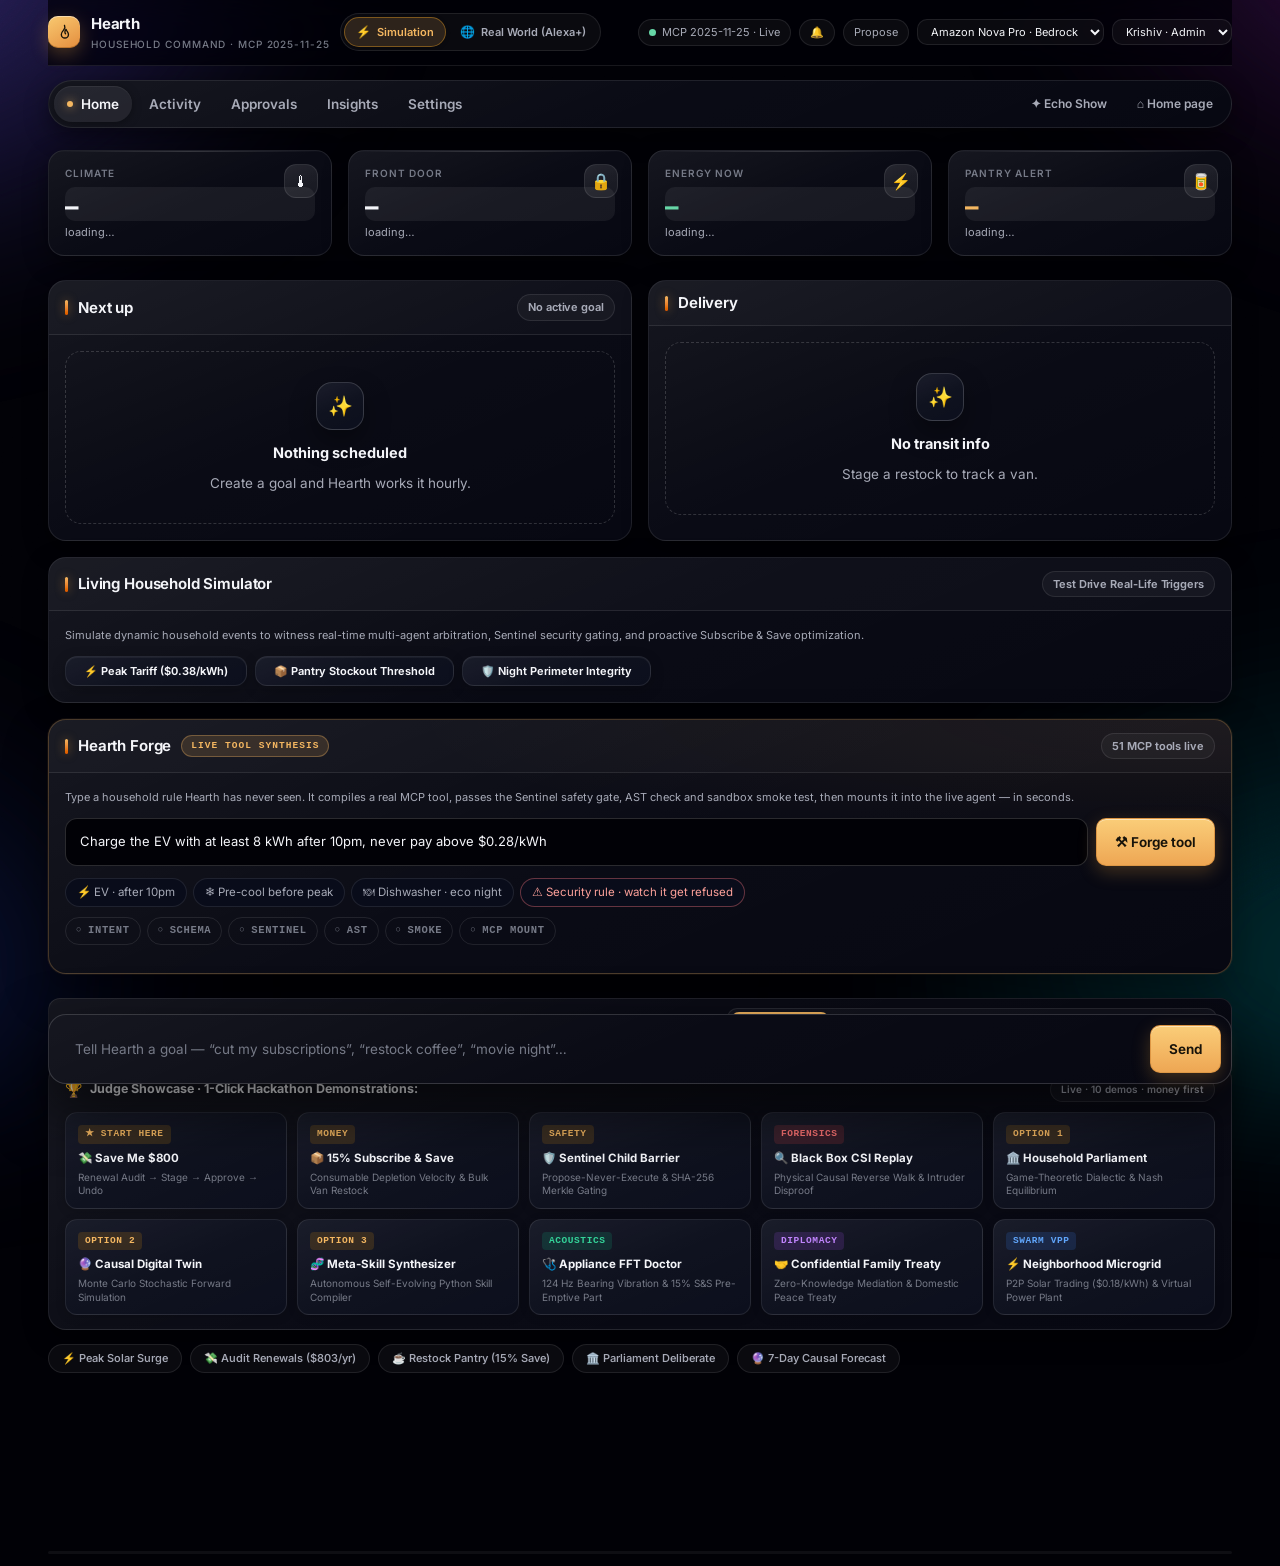
==== commit fde23444: "Grand Tier Pillar 1: Forge refusal + repair chain, rule templates, audit-chained tool card - Privile" ====
--- a/web2/index.html
+++ b/web2/index.html
@@ -111,7 +111,20 @@
                    aria-label="Household rule to compile into a tool"/>
             <button class="btn btn-primary" id="forgeGo" type="submit">⚒ Forge tool</button>
           </form>
+          <div class="forge-templates" id="forgeTemplates" aria-label="Rule templates — one click to try"></div>
           <div class="forge-steps" id="forgeSteps" aria-live="polite"></div>
+          <div class="forge-refuse" id="forgeRefuse" hidden aria-live="assertive">
+            <div class="forge-refuse-head">
+              <span class="forge-refuse-gate" id="forgeRefuseGate">SENTINEL</span>
+              <strong id="forgeRefuseReason"></strong>
+            </div>
+            <p class="forge-refuse-detail" id="forgeRefuseDetail"></p>
+            <div class="forge-refuse-repair" id="forgeRefuseRepair" hidden>
+              <span class="forge-refuse-label">Safe variant</span>
+              <code id="forgeRefuseSuggestion"></code>
+              <button class="btn btn-primary" id="forgeRepair" type="button">⚒ Repair intent</button>
+            </div>
+          </div>
           <div class="forge-out" id="forgeOut" hidden>
             <div class="forge-code-wrap">
               <div class="forge-code-head"><span>Generated tool source</span><code id="forgeToolName"></code></div>
@@ -120,6 +133,9 @@
             <div class="forge-side">
               <div class="forge-kv"><span>Safety</span><strong id="forgeSafety">–</strong></div>
               <div class="forge-kv"><span>Smoke test</span><strong id="forgeSmoke">–</strong></div>
+              <div class="forge-kv"><span>Audit chain</span><strong id="forgeProof" class="forge-proof">–</strong></div>
+              <div class="forge-kv"><span>MCP tool</span><span class="forge-snip"><code id="forgeSnip">–</code><button class="btn" id="forgeCopy" type="button">Copy</button></span></div>
+              <div class="forge-repaired" id="forgeRepaired" hidden>✓ Repaired &amp; mounted — human approval enforced by construction</div>
               <button class="btn btn-primary" id="forgeCall" type="button">▶ Call it now</button>
               <pre class="forge-result" id="forgeResult" tabindex="0" hidden></pre>
             </div>
--- a/web2/css/cockpit.css
+++ b/web2/css/cockpit.css
@@ -1152,3 +1152,108 @@
   .forge-out { grid-template-columns: 1fr; }
   .forge-bar { flex-direction: column; }
 }
+
+/* ---------------------------------------------------------------------------
+   Forge Grand Tier: templates, Sentinel refusal + repair, tool card proof
+--------------------------------------------------------------------------- */
+
+.forge-templates { display: flex; flex-wrap: wrap; gap: 6px; margin-bottom: 10px; }
+
+.forge-tpl {
+  appearance: none;
+  padding: 5px 11px;
+  border: 1px solid var(--line);
+  border-radius: var(--r-pill);
+  background: var(--s2);
+  color: var(--t2);
+  font-family: var(--font-sans);
+  font-size: 11.5px;
+  cursor: pointer;
+  transition: border-color 0.15s ease, color 0.15s ease, transform 0.15s ease;
+}
+
+.forge-tpl:hover { color: var(--t1); border-color: oklch(82% 0.125 74 / 0.45); transform: translateY(-1px); }
+.forge-tpl.is-danger { color: oklch(80% 0.11 25); border-color: oklch(70% 0.155 18 / 0.4); }
+.forge-tpl.is-danger:hover { border-color: oklch(70% 0.155 18 / 0.65); }
+
+.forge-refuse {
+  margin: 2px 0 12px;
+  padding: 12px 14px;
+  border: 1px solid oklch(70% 0.155 18 / 0.45);
+  border-radius: var(--r-card);
+  background: linear-gradient(180deg, oklch(30% 0.06 18 / 0.25), transparent 70%);
+  animation: forgeRefuseIn 0.35s var(--ease);
+}
+
+.forge-refuse-head { display: flex; align-items: center; gap: 10px; flex-wrap: wrap; }
+.forge-refuse-head strong { color: var(--t1); font-size: 13.5px; }
+
+.forge-refuse-gate {
+  padding: 3px 8px;
+  border: 1px solid oklch(70% 0.155 18 / 0.5);
+  border-radius: var(--r-pill);
+  color: var(--bad);
+  font-family: var(--font-mono);
+  font-size: 10px;
+  font-weight: 700;
+  letter-spacing: 0.14em;
+}
+
+.forge-refuse-detail { margin: 6px 0 0; color: var(--t2); font-size: 12.5px; line-height: 1.45; }
+
+.forge-refuse-repair {
+  display: flex;
+  align-items: center;
+  gap: 10px;
+  flex-wrap: wrap;
+  margin-top: 10px;
+  padding-top: 10px;
+  border-top: 1px dashed oklch(70% 0.155 18 / 0.3);
+  animation: forgeRefuseIn 0.3s var(--ease);
+}
+
+.forge-refuse-label {
+  color: var(--t3);
+  font-family: var(--font-mono);
+  font-size: 10px;
+  letter-spacing: 0.1em;
+  text-transform: uppercase;
+}
+
+.forge-refuse-repair code {
+  max-width: 100%;
+  padding: 5px 9px;
+  border: 1px solid var(--line);
+  border-radius: 8px;
+  background: var(--s1);
+  color: var(--t1);
+  font-family: var(--font-mono);
+  font-size: 12px;
+}
+
+.forge-repaired {
+  padding: 8px 10px;
+  border: 1px solid oklch(80% 0.125 163 / 0.4);
+  border-radius: 10px;
+  background: oklch(30% 0.05 163 / 0.18);
+  color: var(--ok);
+  font-size: 12.5px;
+  animation: forgeRefuseIn 0.35s var(--ease);
+}
+
+.forge-proof { color: var(--ok); font-family: var(--font-mono); font-size: 11px; }
+.forge-snip { display: inline-flex; align-items: center; gap: 6px; min-width: 0; }
+.forge-snip code {
+  overflow: hidden;
+  text-overflow: ellipsis;
+  white-space: nowrap;
+  color: var(--t2);
+  font-family: var(--font-mono);
+  font-size: 11px;
+}
+.forge-snip .btn { padding: 3px 9px; font-size: 10.5px; }
+
+@keyframes forgeRefuseIn {
+  from { opacity: 0; transform: translateY(-4px); }
+  to { opacity: 1; transform: none; }
+}
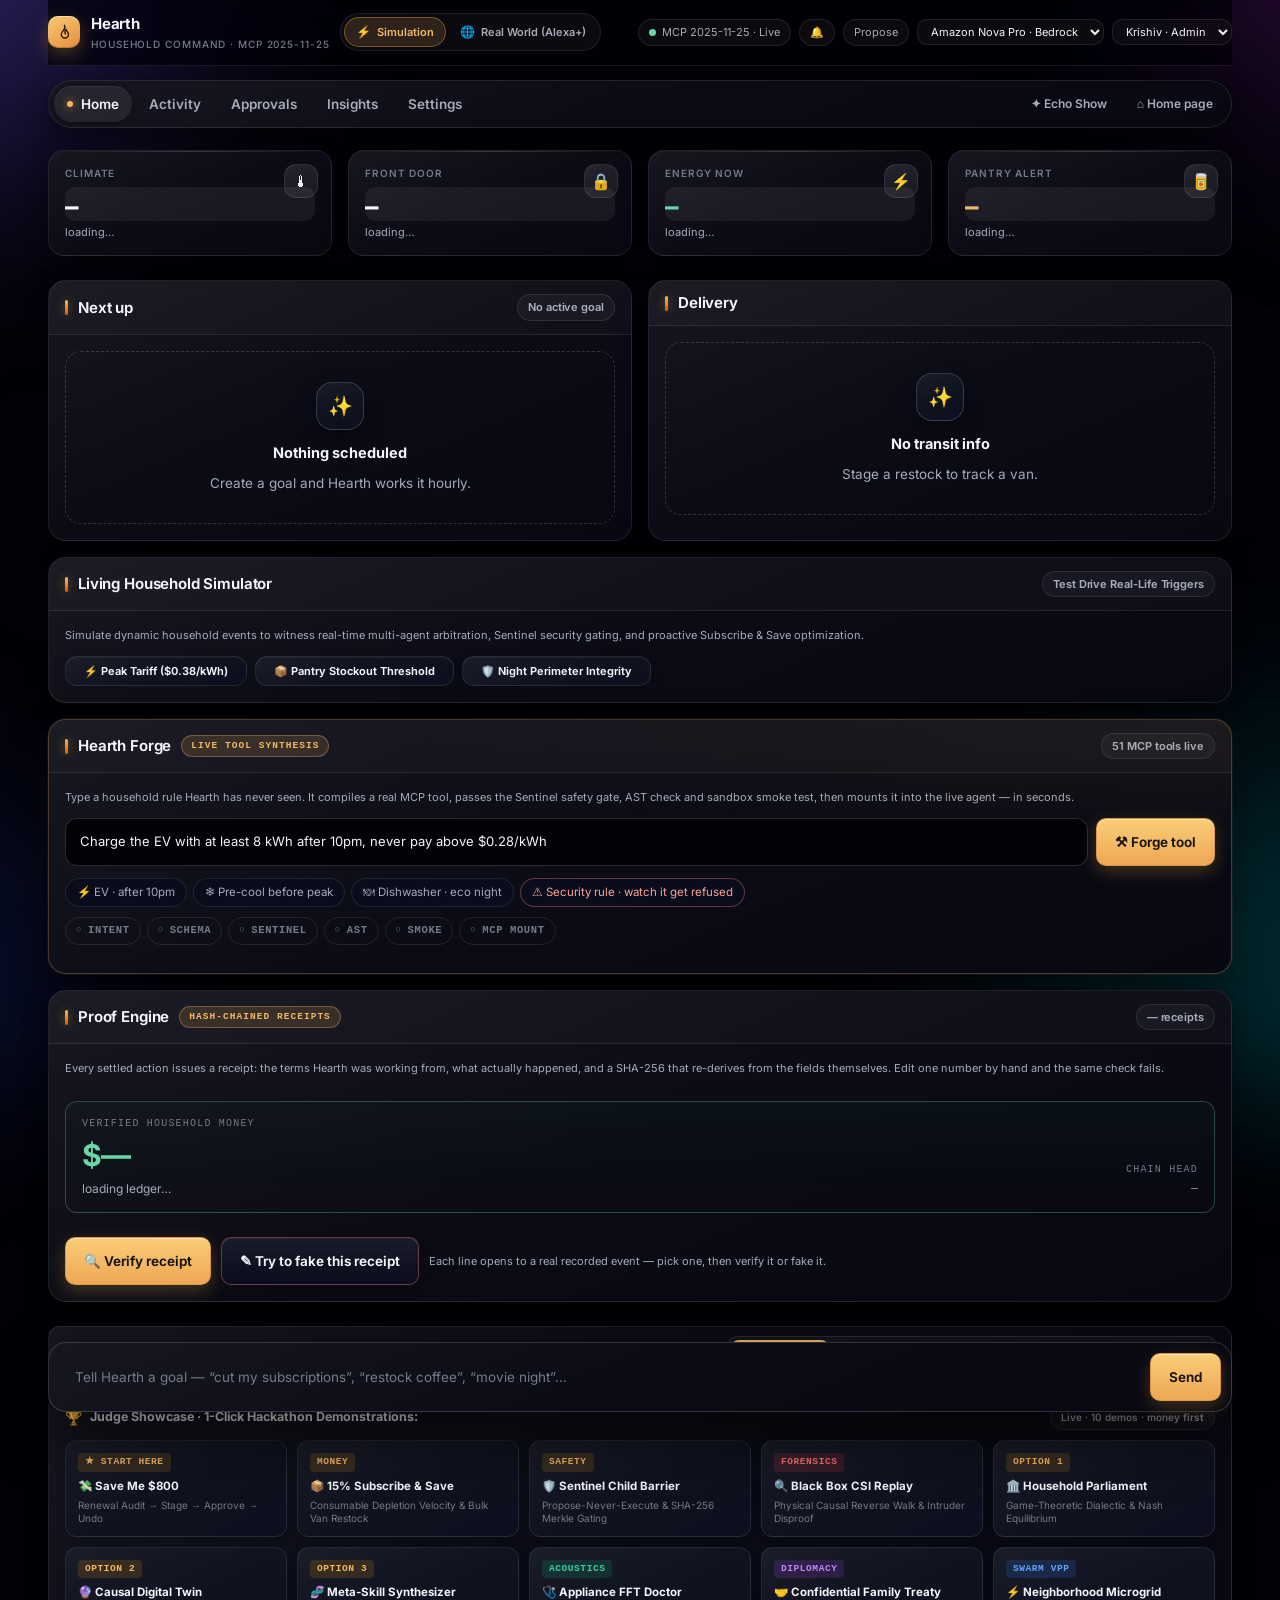
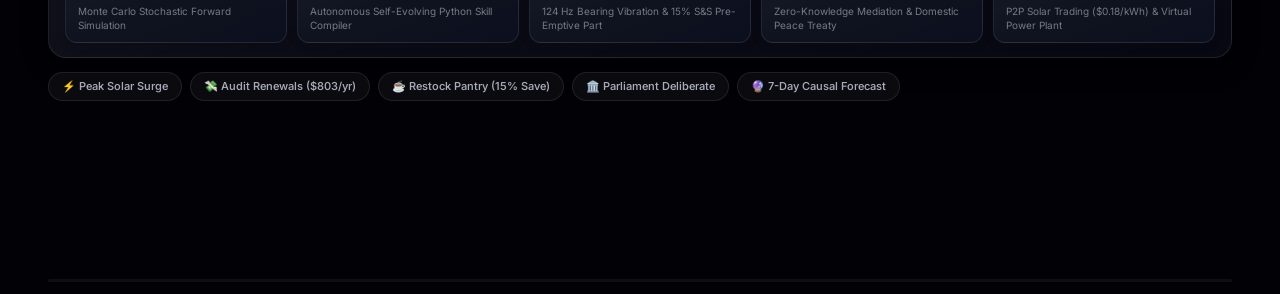
==== commit 8fcdcc09: "Grand Tier Pillar 2: Proof Engine - hash-chained receipts, live verify, tamper demo - receipts.py: r" ====
--- a/web2/index.html
+++ b/web2/index.html
@@ -144,6 +144,38 @@
         </div>
       </div>
 
+      <!-- Proof Engine: hash-chained receipts, live verification, tamper demo -->
+      <div class="panel mt-4 proof-panel" id="proofPanel">
+        <div class="panel-head">
+          <h3>Proof Engine</h3>
+          <span class="forge-badge">HASH-CHAINED RECEIPTS</span>
+          <span class="spacer"></span>
+          <span class="pill" id="proofCount">— receipts</span>
+        </div>
+        <div class="panel-body">
+          <p class="muted-sm mb-3">Every settled action issues a receipt: the terms Hearth was working from, what actually happened, and a SHA-256 that re-derives from the fields themselves. Edit one number by hand and the same check fails.</p>
+          <div class="proof-ledger">
+            <div class="proof-total">
+              <span class="proof-total-label">Verified household money</span>
+              <strong id="proofTotal">$—</strong>
+              <span class="proof-total-break" id="proofBreak">loading ledger…</span>
+            </div>
+            <div class="proof-head">
+              <span class="proof-head-label">Chain head</span>
+              <code id="proofHead">—</code>
+              <span class="proof-chain-ok" id="proofChainOk"></span>
+            </div>
+          </div>
+          <div class="proof-list" id="proofList" aria-live="polite"></div>
+          <div class="proof-actions">
+            <button class="btn btn-primary" id="proofVerify" type="button">🔍 Verify receipt</button>
+            <button class="btn proof-btn-fake" id="proofTamper" type="button">✎ Try to fake this receipt</button>
+            <span class="muted-sm" id="proofHint">Each line opens to a real recorded event — pick one, then verify it or fake it.</span>
+          </div>
+          <pre class="proof-result" id="proofResult" tabindex="0" hidden></pre>
+        </div>
+      </div>
+
       <!-- Real World Alexa+ Authentication Portal (Shown when mode == real and !alexa_logged_in) -->
       <div class="panel auth-portal" id="realAuthPortal" hidden>
         <div class="panel-body auth-body">
@@ -690,5 +722,6 @@
 
   <script type="module" src="/web2/js/app.js"></script>
   <script type="module" src="/web2/js/forge.js"></script>
+  <script type="module" src="/web2/js/proof.js"></script>
 </body>
 </html>
--- a/web2/css/cockpit.css
+++ b/web2/css/cockpit.css
@@ -1257,3 +1257,121 @@
   from { opacity: 0; transform: translateY(-4px); }
   to { opacity: 1; transform: none; }
 }
+
+/* ---------------------------------------------------------------------------
+   Proof Engine: verified ledger, receipts, live verification + tamper demo
+--------------------------------------------------------------------------- */
+
+.proof-panel .panel-body { display: grid; gap: 12px; }
+
+.proof-ledger {
+  display: flex;
+  gap: 28px;
+  flex-wrap: wrap;
+  align-items: flex-end;
+  justify-content: space-between;
+  padding: 14px 16px;
+  border: 1px solid oklch(80% 0.125 163 / 0.3);
+  border-radius: var(--r-card);
+  background: linear-gradient(180deg, oklch(30% 0.05 163 / 0.16), transparent 75%);
+}
+
+.proof-total { display: grid; gap: 2px; }
+.proof-total-label {
+  color: var(--t3);
+  font-family: var(--font-mono);
+  font-size: 10px;
+  letter-spacing: 0.12em;
+  text-transform: uppercase;
+}
+.proof-total strong { color: var(--ok); font-size: 30px; font-weight: 700; letter-spacing: -0.02em; }
+.proof-total-break { color: var(--t2); font-size: 12px; }
+
+.proof-head { display: grid; gap: 2px; text-align: right; }
+.proof-head-label {
+  color: var(--t3);
+  font-family: var(--font-mono);
+  font-size: 10px;
+  letter-spacing: 0.12em;
+  text-transform: uppercase;
+}
+.proof-head code { color: var(--t2); font-family: var(--font-mono); font-size: 11.5px; }
+.proof-chain-ok { color: var(--ok); font-size: 12px; font-weight: 600; }
+.proof-chain-ok.is-bad { color: var(--bad); }
+
+.proof-list { display: grid; gap: 6px; }
+
+.proof-item {
+  display: grid;
+  grid-template-columns: 64px minmax(0, 1fr) auto;
+  grid-template-areas: "kind claim money" "kind sub sub";
+  align-items: center;
+  gap: 2px 12px;
+  width: 100%;
+  padding: 9px 12px;
+  border: 1px solid var(--line);
+  border-radius: 10px;
+  background: var(--s1);
+  color: var(--t1);
+  font-family: var(--font-sans);
+  text-align: left;
+  cursor: pointer;
+  transition: border-color 0.15s ease, transform 0.15s ease;
+}
+.proof-item:hover { border-color: oklch(82% 0.125 74 / 0.4); transform: translateY(-1px); }
+.proof-item.is-selected { border-color: oklch(82% 0.125 74 / 0.6); background: var(--s2); }
+
+.proof-kind {
+  grid-area: kind;
+  justify-self: start;
+  padding: 3px 8px;
+  border: 1px solid var(--line);
+  border-radius: var(--r-pill);
+  font-family: var(--font-mono);
+  font-size: 9.5px;
+  font-weight: 700;
+  letter-spacing: 0.1em;
+  color: var(--t2);
+}
+.proof-kind-vpp_dispatch { color: var(--ok); border-color: oklch(80% 0.125 163 / 0.4); }
+.proof-kind-tool_applied { color: var(--amber); border-color: oklch(82% 0.125 74 / 0.4); }
+.proof-kind-order_staged { color: var(--t2); }
+
+.proof-claim { grid-area: claim; font-size: 12.5px; overflow: hidden; text-overflow: ellipsis; white-space: nowrap; }
+.proof-money { grid-area: money; font-family: var(--font-mono); font-size: 12.5px; font-weight: 700; }
+.proof-money.is-good { color: var(--ok); }
+.proof-money.is-spent { color: var(--amber); }
+.proof-money.is-none { color: var(--t3); font-weight: 400; }
+
+.proof-sub {
+  grid-area: sub;
+  color: var(--t3);
+  font-size: 10.5px;
+  display: flex;
+  gap: 10px;
+  align-items: center;
+}
+.proof-sub code { font-family: var(--font-mono); font-size: 10.5px; color: var(--t2); }
+
+.proof-actions { display: flex; align-items: center; gap: 10px; flex-wrap: wrap; }
+.proof-btn-fake { border-color: oklch(70% 0.155 18 / 0.4); }
+.proof-btn-fake:hover { border-color: oklch(70% 0.155 18 / 0.7); color: var(--bad); }
+
+.proof-result {
+  margin: 0;
+  padding: 12px 14px;
+  border: 1px solid var(--line);
+  border-radius: var(--r-card);
+  background: var(--s0);
+  color: var(--t2);
+  font-family: var(--font-mono);
+  font-size: 12px;
+  line-height: 1.6;
+  white-space: pre-wrap;
+}
+.proof-result strong { display: block; margin-bottom: 6px; font-size: 14px; letter-spacing: 0.06em; }
+.proof-result.is-good { border-color: oklch(80% 0.125 163 / 0.5); }
+.proof-result.is-good strong { color: var(--ok); }
+.proof-result.is-bad { border-color: oklch(70% 0.155 18 / 0.55); background: oklch(25% 0.05 18 / 0.25); }
+.proof-result.is-bad strong { color: var(--bad); }
+.proof-result.is-waiting strong { color: var(--amber); }
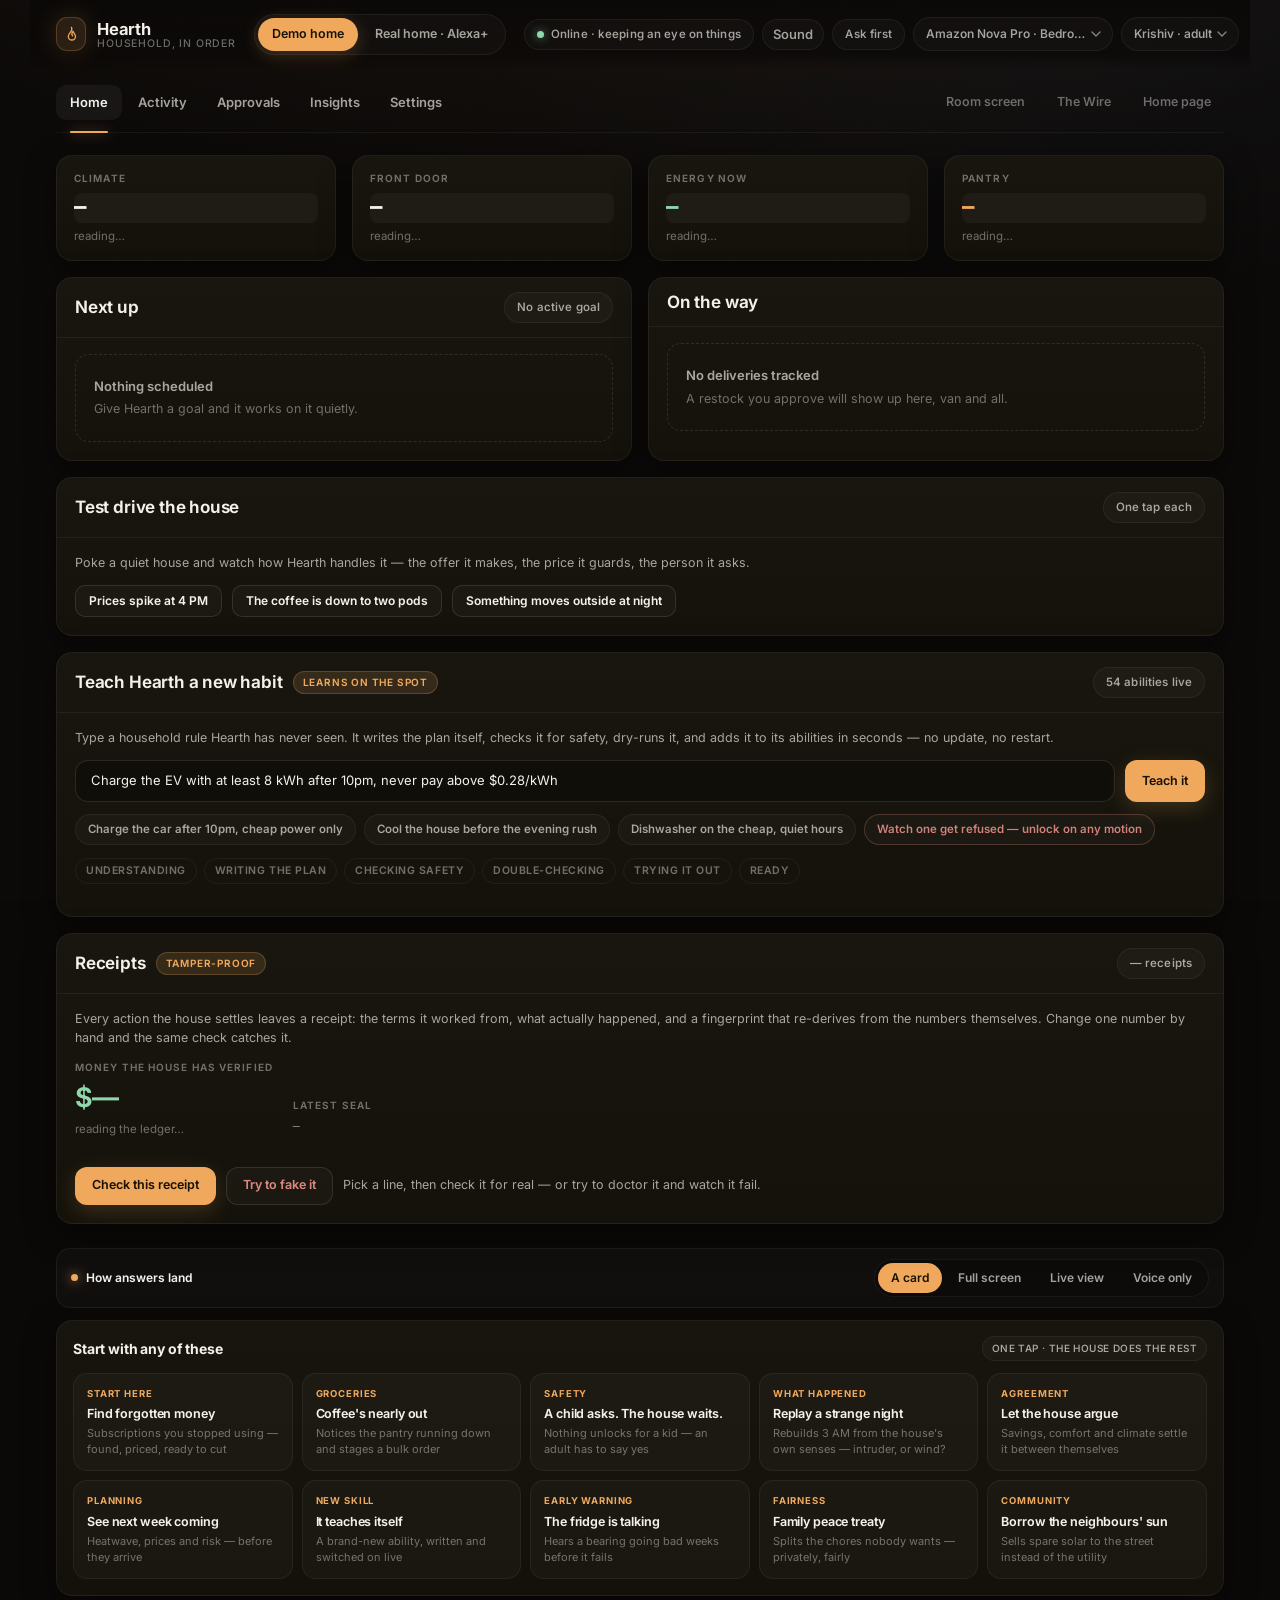
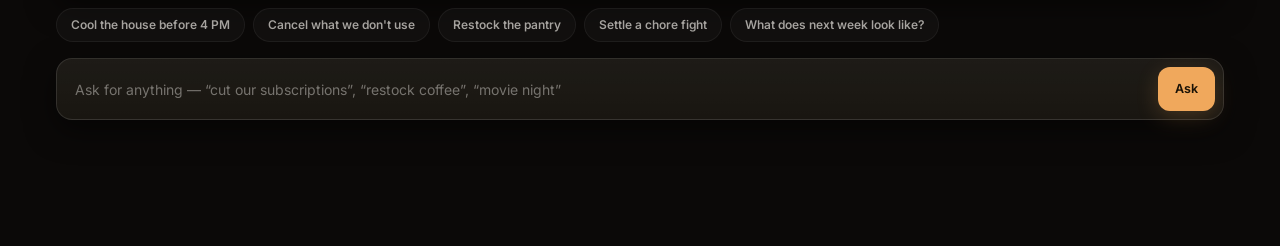
==== commit 48169d12: "Web2 v3 'Ambient OS': rebuilt landing, echo, cockpit & Wire in warm material - Landing (/) rebuilt f" ====
--- a/web2/index.html
+++ b/web2/index.html
@@ -3,46 +3,46 @@
 <head>
   <meta charset="utf-8"/>
   <meta name="viewport" content="width=device-width, initial-scale=1.0"/>
-  <meta name="theme-color" content="#09090b"/>
-  <meta name="description" content="Hearth — calm household command. Propose first, never execute without you."/>
-  <title>Hearth · Household Command</title>
+  <meta name="theme-color" content="#0b0908"/>
+  <meta name="description" content="Hearth — the household agent. It proposes, you decide. Nothing spends, orders, or unlocks without your tap."/>
+  <title>Hearth · Household</title>
   <link rel="stylesheet" href="/web2/css/tokens.css"/>
-  <link rel="stylesheet" href="/web2/css/shell.css"/>
-  <link rel="stylesheet" href="/web2/css/views.css"/>
-  <link rel="stylesheet" href="/web2/css/util.css"/>
   <link rel="stylesheet" href="/web2/css/cockpit.css"/>
 </head>
 <body>
-  <a class="pill skip-link" href="#cmdInput">Skip to command bar</a>
-  <div class="shell">
-    <header class="topbar">
-      <div class="brand">
+  <a class="skip" href="#cmdInput">Skip to the box</a>
+
+  <div class="app">
+    <header class="bar">
+      <a class="brand" href="/" aria-label="Hearth home">
         <span class="brand-mark" aria-hidden="true">
           <svg viewBox="0 0 24 24" fill="none" aria-hidden="true">
             <path d="M12 3c1.2 2.6.4 4.1-.9 5.6C9.6 10.3 8 11.9 8 14.5A4.5 4.5 0 0 0 12.5 19 4.5 4.5 0 0 0 17 14.5c0-1.7-.8-3-1.8-4.3-.5-.7-1-1.4-1.3-2.2-.8 1-1.4 2-1.4 3.4 0 .9.3 1.6.8 2.2" stroke="currentColor" stroke-width="1.7" stroke-linecap="round" stroke-linejoin="round"/>
           </svg>
         </span>
-        <div>Hearth<small>HOUSEHOLD COMMAND · MCP 2025-11-25</small></div>
-      </div>
-      <div class="mode-switcher" role="group" aria-label="Operating Mode">
-        <button type="button" class="mode-btn active" id="modeSimBtn" data-mode="simulation" title="Virtual Household Digital Twin &amp; Synthetic Scenarios">
-          <span class="mode-icon">⚡</span> Simulation
+        <span class="brand-text">Hearth<small>household, in order</small></span>
+      </a>
+
+      <div class="modes" role="group" aria-label="Which home is this?">
+        <button type="button" class="mode-btn active" id="modeSimBtn" data-mode="simulation" title="A practice home to explore safely — nothing real is touched">
+          Demo home
         </button>
-        <button type="button" class="mode-btn" id="modeRealBtn" data-mode="real" title="100% Real World Hardware, Alexa+ &amp; Matter Hub">
-          <span class="mode-icon">🌐</span> Real World (Alexa+)
+        <button type="button" class="mode-btn" id="modeRealBtn" data-mode="real" title="Your real home — devices your Amazon account already knows">
+          Real home · Alexa+
         </button>
       </div>
-      <div class="topbar-right">
-        <span class="pill" id="protoPill"><span class="dot"></span><span id="protoText">Connecting…</span></span>
-        <button class="pill icon-btn" id="chimeBtn" title="Toggle audio feedback earcons" aria-label="Toggle audio feedback">🔔</button>
-        <span class="pill" id="dialPill" title="Autonomy level">Propose</span>
-        <select class="persona" id="modelSel" aria-label="Universal Model Mesh Brain" title="Active Reasoning Brain">
+
+      <div class="bar-right">
+        <span class="pill live" id="protoPill"><span class="dot" aria-hidden="true"></span><span id="protoText">Connecting…</span></span>
+        <button class="pill icon" id="chimeBtn" title="Sounds are on" aria-label="Sounds">Sound</button>
+        <span class="pill" id="dialPill" title="How much may Hearth do on its own?">Ask first</span>
+        <select class="select" id="modelSel" aria-label="Which brain thinks for this house">
           <option value="us.amazon.nova-pro-v1:0">Amazon Nova Pro · Bedrock</option>
         </select>
-        <select class="persona" id="personaSel" aria-label="Household member">
-          <option value="admin">Krishiv · Admin</option>
-          <option value="partner">Sarah · Partner</option>
-          <option value="child">Leo · Child</option>
+        <select class="select" id="personaSel" aria-label="Whose turn is it">
+          <option value="admin">Krishiv · adult</option>
+          <option value="partner">Sarah · adult</option>
+          <option value="child">Leo · child</option>
         </select>
       </div>
     </header>
@@ -56,87 +56,89 @@
         <button class="tab" role="tab" data-view="settings" aria-selected="false" aria-controls="view-settings">Settings</button>
       </div>
       <span class="tabs-spacer"></span>
-      <a class="tab-nav" href="/echo" title="The room surface — voice-first Echo Show experience">✦ Echo Show</a>
-      <a class="tab-nav" href="/" title="The Hearth home page">⌂ Home page</a>
+      <a class="tab-link" href="/echo" title="The wall screen — voice-first, for the kitchen">Room screen</a>
+      <a class="tab-link" href="/wire" title="Watch Hearth take requests from any assistant, live">The Wire</a>
+      <a class="tab-link" href="/" title="What Hearth is, for someone who has never met it">Home page</a>
     </nav>
-
-    <!-- HOME -->
+    <!-- ================= HOME ================= -->
     <section class="view" id="view-home" role="tabpanel">
-      <div class="status-strip" id="statusStrip" aria-live="polite">
-        <div class="stat"><div class="k">Climate</div><div class="v skel skel-stat" data-bind="climate">–</div><div class="sub" data-bind="climateSub">loading…</div></div>
-        <div class="stat"><div class="k">Front door</div><div class="v skel skel-stat" data-bind="lock">–</div><div class="sub" data-bind="lockSub">loading…</div></div>
-        <div class="stat good"><div class="k">Energy now</div><div class="v skel num skel-stat" data-bind="energy">–</div><div class="sub" data-bind="energySub">loading…</div></div>
-        <div class="stat warn"><div class="k">Pantry alert</div><div class="v skel skel-stat" data-bind="pantry">–</div><div class="sub" data-bind="pantrySub">loading…</div></div>
-      </div>
+      <div class="stats" id="statusStrip" aria-live="polite">
+        <div class="stat"><div class="k">Climate</div><div class="v skel skel-stat" data-bind="climate">–</div><div class="sub" data-bind="climateSub">reading…</div></div>
+        <div class="stat"><div class="k">Front door</div><div class="v skel skel-stat" data-bind="lock">–</div><div class="sub" data-bind="lockSub">reading…</div></div>
+        <div class="stat good"><div class="k">Energy now</div><div class="v skel num skel-stat" data-bind="energy">–</div><div class="sub" data-bind="energySub">reading…</div></div>
+        <div class="stat warn"><div class="k">Pantry</div><div class="v skel skel-stat" data-bind="pantry">–</div><div class="sub" data-bind="pantrySub">reading…</div></div>
+      </div>
+
       <div class="grid-2">
         <div class="panel">
           <div class="panel-head"><h3>Next up</h3><span class="spacer"></span><span class="pill" id="goalPill">No active goal</span></div>
-          <div class="panel-body" id="nextUp"><div class="empty"><strong>Nothing scheduled</strong>Create a goal and Hearth works it hourly.</div></div>
-        </div>
-        <div class="panel">
-          <div class="panel-head"><h3>Delivery</h3></div>
-          <div class="panel-body" id="deliveryBox"><div class="empty"><strong>No transit info</strong>Stage a restock to track a van.</div></div>
-        </div>
-      </div>
-      <!-- Simulation Panel (Shown when mode == simulation) -->
+          <div class="panel-body" id="nextUp"><div class="empty"><strong>Nothing scheduled</strong>Give Hearth a goal and it works on it quietly.</div></div>
+        </div>
+        <div class="panel">
+          <div class="panel-head"><h3>On the way</h3></div>
+          <div class="panel-body" id="deliveryBox"><div class="empty"><strong>No deliveries tracked</strong>A restock you approve will show up here, van and all.</div></div>
+        </div>
+      </div>
+
+      <!-- Test drive -->
       <div class="panel mt-4" id="simPanel">
         <div class="panel-head">
-          <h3>Living Household Simulator</h3>
-          <span class="spacer"></span>
-          <span class="pill">Test Drive Real-Life Triggers</span>
-        </div>
-        <div class="panel-body">
-          <p class="muted-sm mb-3">Simulate dynamic household events to witness real-time multi-agent arbitration, Sentinel security gating, and proactive Subscribe &amp; Save optimization.</p>
+          <h3>Test drive the house</h3>
+          <span class="spacer"></span>
+          <span class="pill">One tap each</span>
+        </div>
+        <div class="panel-body">
+          <p class="lede-sm mb-3">Poke a quiet house and watch how Hearth handles it — the offer it makes, the price it guards, the person it asks.</p>
           <div class="row-wrap">
-            <button class="btn btn-sm scenario-btn" data-scenario="energy_peak">⚡ Peak Tariff ($0.38/kWh)</button>
-            <button class="btn btn-sm scenario-btn" data-scenario="pantry_alert">📦 Pantry Stockout Threshold</button>
-            <button class="btn btn-sm scenario-btn" data-scenario="security">🛡️ Night Perimeter Integrity</button>
-          </div>
-        </div>
-      </div>
-
-      <!-- Hearth Forge: compile a household rule into a live MCP tool -->
+            <button class="btn btn-sm scenario-btn" data-scenario="energy_peak">Prices spike at 4 PM</button>
+            <button class="btn btn-sm scenario-btn" data-scenario="pantry_alert">The coffee is down to two pods</button>
+            <button class="btn btn-sm scenario-btn" data-scenario="security">Something moves outside at night</button>
+          </div>
+        </div>
+      </div>
+
+      <!-- Forge -->
       <div class="panel mt-4 forge-panel" id="forgePanel">
         <div class="panel-head">
-          <h3>Hearth Forge</h3>
-          <span class="forge-badge">LIVE TOOL SYNTHESIS</span>
-          <span class="spacer"></span>
-          <span class="pill" id="forgeCount">51 MCP tools live</span>
-        </div>
-        <div class="panel-body">
-          <p class="muted-sm mb-3">Type a household rule Hearth has never seen. It compiles a real MCP tool, passes the Sentinel safety gate, AST check and sandbox smoke test, then mounts it into the live agent — in seconds.</p>
+          <h3>Teach Hearth a new habit</h3>
+          <span class="badge-note">Learns on the spot</span>
+          <span class="spacer"></span>
+          <span class="pill" id="forgeCount">54 abilities live</span>
+        </div>
+        <div class="panel-body">
+          <p class="lede-sm mb-3">Type a household rule Hearth has never seen. It writes the plan itself, checks it for safety, dry-runs it, and adds it to its abilities in seconds — no update, no restart.</p>
           <form class="forge-bar" id="forgeForm">
             <input id="forgeInput" maxlength="300" autocomplete="off"
                    value="Charge the EV with at least 8 kWh after 10pm, never pay above $0.28/kWh"
-                   aria-label="Household rule to compile into a tool"/>
-            <button class="btn btn-primary" id="forgeGo" type="submit">⚒ Forge tool</button>
+                   aria-label="The household rule to teach"/>
+            <button class="btn btn-primary" id="forgeGo" type="submit">Teach it</button>
           </form>
-          <div class="forge-templates" id="forgeTemplates" aria-label="Rule templates — one click to try"></div>
+          <div class="forge-templates" id="forgeTemplates" aria-label="Rules to try — one tap loads one"></div>
           <div class="forge-steps" id="forgeSteps" aria-live="polite"></div>
           <div class="forge-refuse" id="forgeRefuse" hidden aria-live="assertive">
             <div class="forge-refuse-head">
-              <span class="forge-refuse-gate" id="forgeRefuseGate">SENTINEL</span>
+              <span class="forge-refuse-gate" id="forgeRefuseGate">SAFETY</span>
               <strong id="forgeRefuseReason"></strong>
             </div>
             <p class="forge-refuse-detail" id="forgeRefuseDetail"></p>
             <div class="forge-refuse-repair" id="forgeRefuseRepair" hidden>
-              <span class="forge-refuse-label">Safe variant</span>
+              <span class="forge-refuse-label">The safe version it would accept</span>
               <code id="forgeRefuseSuggestion"></code>
-              <button class="btn btn-primary" id="forgeRepair" type="button">⚒ Repair intent</button>
+              <button class="btn btn-primary" id="forgeRepair" type="button">Try the safe version</button>
             </div>
           </div>
           <div class="forge-out" id="forgeOut" hidden>
             <div class="forge-code-wrap">
-              <div class="forge-code-head"><span>Generated tool source</span><code id="forgeToolName"></code></div>
+              <div class="forge-code-head"><span>The plan it wrote</span><code id="forgeToolName"></code></div>
               <pre class="forge-code" id="forgeCode" tabindex="0"></pre>
             </div>
             <div class="forge-side">
-              <div class="forge-kv"><span>Safety</span><strong id="forgeSafety">–</strong></div>
-              <div class="forge-kv"><span>Smoke test</span><strong id="forgeSmoke">–</strong></div>
-              <div class="forge-kv"><span>Audit chain</span><strong id="forgeProof" class="forge-proof">–</strong></div>
-              <div class="forge-kv"><span>MCP tool</span><span class="forge-snip"><code id="forgeSnip">–</code><button class="btn" id="forgeCopy" type="button">Copy</button></span></div>
-              <div class="forge-repaired" id="forgeRepaired" hidden>✓ Repaired &amp; mounted — human approval enforced by construction</div>
-              <button class="btn btn-primary" id="forgeCall" type="button">▶ Call it now</button>
+              <div class="forge-kv"><span>Safety check</span><strong id="forgeSafety">–</strong></div>
+              <div class="forge-kv"><span>Dry run</span><strong id="forgeSmoke">–</strong></div>
+              <div class="forge-kv"><span>On the record</span><strong id="forgeProof" class="forge-proof">–</strong></div>
+              <div class="forge-kv"><span>Its new ability</span><span class="forge-snip"><code id="forgeSnip">–</code><button class="btn" id="forgeCopy" type="button">Copy</button></span></div>
+              <div class="forge-repaired" id="forgeRepaired" hidden>✓ Fixed and added — a person's OK is built in</div>
+              <button class="btn btn-primary" id="forgeCall" type="button">Try it right now</button>
               <pre class="forge-result" id="forgeResult" tabindex="0" hidden></pre>
             </div>
           </div>
@@ -144,274 +146,268 @@
         </div>
       </div>
 
-      <!-- Proof Engine: hash-chained receipts, live verification, tamper demo -->
+      <!-- Receipts -->
       <div class="panel mt-4 proof-panel" id="proofPanel">
         <div class="panel-head">
-          <h3>Proof Engine</h3>
-          <span class="forge-badge">HASH-CHAINED RECEIPTS</span>
+          <h3>Receipts</h3>
+          <span class="badge-note">Tamper-proof</span>
           <span class="spacer"></span>
           <span class="pill" id="proofCount">— receipts</span>
         </div>
         <div class="panel-body">
-          <p class="muted-sm mb-3">Every settled action issues a receipt: the terms Hearth was working from, what actually happened, and a SHA-256 that re-derives from the fields themselves. Edit one number by hand and the same check fails.</p>
+          <p class="lede-sm mb-3">Every action the house settles leaves a receipt: the terms it worked from, what actually happened, and a fingerprint that re-derives from the numbers themselves. Change one number by hand and the same check catches it.</p>
           <div class="proof-ledger">
             <div class="proof-total">
-              <span class="proof-total-label">Verified household money</span>
+              <span class="proof-total-label">Money the house has verified</span>
               <strong id="proofTotal">$—</strong>
-              <span class="proof-total-break" id="proofBreak">loading ledger…</span>
+              <span class="proof-total-break" id="proofBreak">reading the ledger…</span>
             </div>
             <div class="proof-head">
-              <span class="proof-head-label">Chain head</span>
+              <span class="proof-head-label">Latest seal</span>
               <code id="proofHead">—</code>
               <span class="proof-chain-ok" id="proofChainOk"></span>
             </div>
           </div>
           <div class="proof-list" id="proofList" aria-live="polite"></div>
           <div class="proof-actions">
-            <button class="btn btn-primary" id="proofVerify" type="button">🔍 Verify receipt</button>
-            <button class="btn proof-btn-fake" id="proofTamper" type="button">✎ Try to fake this receipt</button>
-            <span class="muted-sm" id="proofHint">Each line opens to a real recorded event — pick one, then verify it or fake it.</span>
+            <button class="btn btn-primary" id="proofVerify" type="button">Check this receipt</button>
+            <button class="btn proof-btn-fake" id="proofTamper" type="button">Try to fake it</button>
+            <span class="lede-sm" id="proofHint">Pick a line, then check it for real — or try to doctor it and watch it fail.</span>
           </div>
           <pre class="proof-result" id="proofResult" tabindex="0" hidden></pre>
         </div>
       </div>
-
-      <!-- Real World Alexa+ Authentication Portal (Shown when mode == real and !alexa_logged_in) -->
+      <!-- Real home: connect -->
       <div class="panel auth-portal" id="realAuthPortal" hidden>
         <div class="panel-body auth-body">
           <div class="auth-icon" aria-hidden="true">
-            🌐
-          </div>
-          <h2 class="auth-title">Connect to Amazon Alexa+ Account</h2>
+            <svg viewBox="0 0 24 24" fill="none" aria-hidden="true"><path d="M4 11.5 12 4l8 7.5M6.5 10v9h11v-9" stroke="currentColor" stroke-width="1.6" stroke-linecap="round" stroke-linejoin="round"/></svg>
+          </div>
+          <h2 class="auth-title">Bring your real home in</h2>
           <p class="auth-lede">
-            Real World mode connects to physical smart devices and live Amazon services. In Real World mode, <strong>everything starts clean at zero</strong> (0 pending proposals, 0 synthetic events, 0 virtual devices). Link your Amazon Alexa+ account to discover your live Echo hardware, Matter endpoints, and Subscribe &amp; Save replenishment.
+            Sign in with Amazon and Hearth wakes up the devices you already own — the Echo in the kitchen, the
+            lock on the front door, the thermostat upstairs. Real home starts from zero on purpose:
+            <strong>no pending offers, no pretend events, nothing touched until you say so.</strong>
           </p>
 
           <div class="auth-actions">
-            <button class="btn btn-primary btn-lg" id="loginAlexaBtn">
-              <span class="fs-icon" aria-hidden="true">🔑</span> Log in with Amazon (Alexa+)
-            </button>
-            <button class="btn btn-lg" id="demoAuthAlexaBtn" title="Instant demo sign-in for hackathon judges — no Amazon account needed">
-              ⚡ 1-Tap Demo Sign-In
-            </button>
-          </div>
-
-          <div class="grid-cards-3">
+            <button class="btn btn-primary btn-lg" id="loginAlexaBtn">Log in with Amazon</button>
+            <button class="btn btn-lg" id="demoAuthAlexaBtn" title="For anyone just looking around — signs in a demo household instantly">
+              Look around with a demo home
+            </button>
+          </div>
+
+          <div class="mini-grid">
             <div class="mini-card">
-              <strong>0 Pending Approvals</strong>
-              <small>Clean slate. Only real resident proposals appear here.</small>
+              <strong>Starts empty</strong>
+              <small>Zero pending offers. Only things your household actually asks for show up.</small>
             </div>
             <div class="mini-card">
-              <strong>Alexa.Discovery Sync</strong>
-              <small>Syncs Echo devices &amp; Matter/Zigbee appliances.</small>
+              <strong>Finds your devices</strong>
+              <small>Echo speakers, lights, locks and plugs appear on their own.</small>
             </div>
             <div class="mini-card">
-              <strong>Live Transit Tracking</strong>
-              <small>Active Subscribe &amp; Save delivery van radar.</small>
-            </div>
-          </div>
-        </div>
-      </div>
-
-      <!-- Real World Alexa+ & Smart Home Hub Panel (Shown when mode == real and alexa_logged_in) -->
+              <strong>Watches the doorstep</strong>
+              <small>Restocks you approved, tracked from warehouse to porch.</small>
+            </div>
+          </div>
+        </div>
+      </div>
+
+      <!-- Real home: hub -->
       <div class="panel mt-4" id="realHubPanel" hidden>
         <div class="panel-head">
-          <div class="row-flex">
-            <span class="fs-icon" aria-hidden="true">🌐</span>
-            <h3>Real World Alexa+ &amp; Smart Home Hub</h3>
-          </div>
-          <span class="spacer"></span>
-          <span class="real-badge online" id="realHubStatusBadge">● Connected to Alexa+ &amp; Local Hub</span>
-          <button class="btn btn-primary btn-xs ml-2" id="addDeviceQuickBtn">+ Add Real Device</button>
-          <button class="btn btn-xs danger-text ml-1" id="resetRealZeroQuickBtn" title="Reset Real World to clean-slate 0 state">Reset to 0</button>
+          <h3>Your real home</h3>
+          <span class="spacer"></span>
+          <span class="real-badge online" id="realHubStatusBadge">● Connected</span>
+          <button class="btn btn-primary btn-xs ml-2" id="addDeviceQuickBtn">+ Add a device</button>
+          <button class="btn btn-xs danger-text ml-1" id="resetRealZeroQuickBtn" title="Back to a clean, untouched slate">Start over</button>
         </div>
         <div class="panel-body">
           <div id="echoHardwareBox">
-            <div class="row-flex muted-sm mb-6">
-              <strong>Synchronized Echo Hardware:</strong>
-              <span id="echoCountPill" class="pill pill-micro">3 Online</span>
-            </div>
-            <div class="echo-hardware-strip" id="echoHardwareStrip">
-              <!-- Dynamically populated -->
-            </div>
+            <div class="row-flex lede-sm mb-6">
+              <strong>Echo speakers in this home</strong>
+              <span id="echoCountPill" class="pill pill-micro">3 online</span>
+            </div>
+            <div class="echo-strip" id="echoHardwareStrip"></div>
           </div>
           <div class="row-between wrap mt-12 mb-8">
-            <p class="muted-sm m-0">Active smart home endpoints verified via Matter, Zigbee, and Amazon Alexa Smart Home Skills API v3 directives.</p>
+            <p class="lede-sm m-0">Everything here was found through your Amazon account — matter-of-fact, no extra app to install.</p>
             <div class="row-flex gap-1">
-              <button class="btn btn-xs" id="syncAlexaEndpointsBtn">Sync Alexa+ (AVS)</button>
-              <button class="btn btn-xs" id="configureRealHardwareBtn">Configure Hub</button>
-            </div>
-          </div>
-          <div class="device-grid" id="realDevicesGrid">
-            <!-- Dynamically populated from real_mode config -->
-          </div>
-        </div>
-      </div>
-
-      <!-- Home Chat Interface (Prominent on Home View) -->
+              <button class="btn btn-xs" id="syncAlexaEndpointsBtn">Look for new devices</button>
+              <button class="btn btn-xs" id="configureRealHardwareBtn">Open settings</button>
+            </div>
+          </div>
+          <div class="device-grid" id="realDevicesGrid"></div>
+        </div>
+      </div>
+
+      <!-- Ask Hearth -->
       <div id="homeChatContainer" class="mt-6">
-
-        <!-- Alexa+ Add-on Display Mode Bar (@modelcontextprotocol/ext-apps) -->
-        <div class="display-mode-bar" id="displayModeBar">
-          <div class="display-mode-label">
-            <span class="pulse-indicator">●</span>
-            <strong>Alexa+ Add-on Display Mode:</strong>
-            <span class="mcp-spec-pill">@modelcontextprotocol/ext-apps</span>
-          </div>
-          <div class="display-mode-selector" role="group" aria-label="Alexa+ Display Modes">
-            <button type="button" class="mode-chip active" data-mode="inline" id="modeInlineBtn">
-              <span>💬</span> Inline Card
-            </button>
-            <button type="button" class="mode-chip" data-mode="fullscreen" id="modeFullscreenBtn">
-              <span>🖥️</span> Fullscreen Canvas
-            </button>
-            <button type="button" class="mode-chip" data-mode="hydrated" id="modeHydratedBtn">
-              <span>💧</span> Hydrated UI
-            </button>
-            <button type="button" class="mode-chip" data-mode="voice-only" id="modeVoiceBtn">
-              <span>🔊</span> Voice-Only (TTS)
-            </button>
-          </div>
-        </div>
-
-        <!-- Voice-Only Playback Banner (Active when mode == voice-only) -->
+        <div class="mode-bar" id="displayModeBar">
+          <div class="mode-bar-label">
+            <span class="pulse" aria-hidden="true"></span>
+            <strong>How answers land</strong>
+          </div>
+          <div class="mode-selector" role="group" aria-label="How answers land">
+            <button type="button" class="mode-chip active" data-mode="inline" id="modeInlineBtn">A card</button>
+            <button type="button" class="mode-chip" data-mode="fullscreen" id="modeFullscreenBtn">Full screen</button>
+            <button type="button" class="mode-chip" data-mode="hydrated" id="modeHydratedBtn">Live view</button>
+            <button type="button" class="mode-chip" data-mode="voice-only" id="modeVoiceBtn">Voice only</button>
+          </div>
+        </div>
+
         <div class="voice-banner" id="voiceModeBanner" hidden>
           <div class="voice-banner-left">
             <div class="voice-waves">
               <span></span><span></span><span></span><span></span><span></span>
             </div>
             <div>
-              <strong>Voice-Only Headless Stream (AVS / Echo Mode)</strong>
-              <div class="micro muted-2">Sanitized for spoken audio · Markdown tables and pipes stripped per Alexa+ design guide.</div>
-            </div>
-          </div>
-          <button type="button" class="btn btn-primary btn-sm" id="playTtsBtn">
-            ▶ Speak via Alexa Voice
-          </button>
-        </div>
-
-        <!-- Judge Showcase / 1-Click Track Demonstrations -->
-        <div class="judge-showcase-panel" id="judgeShowcasePanel">
-          <div class="judge-showcase-head">
-            <span class="fs-icon-sm" aria-hidden="true">🏆</span>
-            <strong>Judge Showcase · 1-Click Hackathon Demonstrations:</strong>
-            <span class="pill pill-micro ml-auto">Live · 10 demos · money first</span>
-          </div>
-          <div class="judge-showcase-grid">
+              <strong>Answered out loud</strong>
+              <div class="micro muted-2">Read clean for speaking — no tables, no symbols, no screens needed.</div>
+            </div>
+          </div>
+          <button type="button" class="btn btn-primary btn-sm" id="playTtsBtn">Say it again</button>
+        </div>
+
+        <div class="showcase" id="judgeShowcasePanel">
+          <div class="showcase-head">
+            <strong>Start with any of these</strong>
+            <span class="pill pill-micro ml-auto">One tap · the house does the rest</span>
+          </div>
+          <div class="showcase-grid">
             <button type="button" class="showcase-card" data-cmd="Audit household renewals and stage dormant subscription cancellations">
-              <span class="sc-badge">★ Start here</span>
-              <div class="sc-title">💸 Save Me $800</div>
-              <div class="sc-desc">Renewal Audit → Stage → Approve → Undo</div>
+              <span class="sc-badge">Start here</span>
+              <div class="sc-title">Find forgotten money</div>
+              <div class="sc-desc">Subscriptions you stopped using — found, priced, ready to cut</div>
             </button>
             <button type="button" class="showcase-card" data-cmd="Scan pantry depletion velocity and stage 15% Subscribe and Save replenishment bundle">
-              <span class="sc-badge">Money</span>
-              <div class="sc-title">📦 15% Subscribe &amp; Save</div>
-              <div class="sc-desc">Consumable Depletion Velocity &amp; Bulk Van Restock</div>
+              <span class="sc-badge">Groceries</span>
+              <div class="sc-title">Coffee's nearly out</div>
+              <div class="sc-desc">Notices the pantry running down and stages a bulk order</div>
             </button>
             <button type="button" class="showcase-card" data-cmd="Simulate Child persona attempting to disarm perimeter lock and purchase 4K gaming drone">
               <span class="sc-badge">Safety</span>
-              <div class="sc-title">🛡️ Sentinel Child Barrier</div>
-              <div class="sc-desc">Propose-Never-Execute &amp; SHA-256 Merkle Gating</div>
+              <div class="sc-title">A child asks. The house waits.</div>
+              <div class="sc-desc">Nothing unlocks for a kid — an adult has to say yes</div>
             </button>
             <button type="button" class="showcase-card" data-cmd="Run Black Box Forensic Incident Reconstruction on last night's 3 AM perimeter anomaly">
-              <span class="sc-badge sc-forensics">Forensics</span>
-              <div class="sc-title">🔍 Black Box CSI Replay</div>
-              <div class="sc-desc">Physical Causal Reverse Walk &amp; Intruder Disproof</div>
+              <span class="sc-badge">What happened</span>
+              <div class="sc-title">Replay a strange night</div>
+              <div class="sc-desc">Rebuilds 3 AM from the house's own senses — intruder, or wind?</div>
             </button>
             <button type="button" class="showcase-card" data-cmd="Convene Household Parliament: deliberate 5 PM summer peak tariff clash between FrugalMind ($0.48/kWh), BioComfort (68°F), and EcoSovereign solar battery">
-              <span class="sc-badge">Option 1</span>
-              <div class="sc-title">🏛️ Household Parliament</div>
-              <div class="sc-desc">Game-Theoretic Dialectic &amp; Nash Equilibrium</div>
+              <span class="sc-badge">Agreement</span>
+              <div class="sc-title">Let the house argue</div>
+              <div class="sc-desc">Savings, comfort and climate settle it between themselves</div>
             </button>
             <button type="button" class="showcase-card" data-cmd="Run Causal Digital Twin 7-day Monte Carlo stochastic resilience forecast: severe heatwave &amp; brownout scenario">
-              <span class="sc-badge">Option 2</span>
-              <div class="sc-title">🔮 Causal Digital Twin</div>
-              <div class="sc-desc">Monte Carlo Stochastic Forward Simulation</div>
+              <span class="sc-badge">Planning</span>
+              <div class="sc-title">See next week coming</div>
+              <div class="sc-desc">Heatwave, prices and risk — before they arrive</div>
             </button>
             <button type="button" class="showcase-card" data-cmd="Synthesize and hot-mount a new Agent Skill at runtime: Smart EV Solar Charging Peak Optimizer">
-              <span class="sc-badge">Option 3</span>
-              <div class="sc-title">🧬 Meta-Skill Synthesizer</div>
-              <div class="sc-desc">Autonomous Self-Evolving Python Skill Compiler</div>
+              <span class="sc-badge">New skill</span>
+              <div class="sc-title">It teaches itself</div>
+              <div class="sc-desc">A brand-new ability, written and switched on live</div>
             </button>
             <button type="button" class="showcase-card" data-cmd="Perform ambient Echo acoustic FFT scan on refrigerator compressor and stage pre-emptive bearing replacement">
-              <span class="sc-badge sc-acoustics">Acoustics</span>
-              <div class="sc-title">🩺 Appliance FFT Doctor</div>
-              <div class="sc-desc">124 Hz Bearing Vibration &amp; 15% S&amp;S Pre-Emptive Part</div>
+              <span class="sc-badge">Early warning</span>
+              <div class="sc-title">The fridge is talking</div>
+              <div class="sc-desc">Hears a bearing going bad weeks before it fails</div>
             </button>
             <button type="button" class="showcase-card" data-cmd="Convene Confidential Family Mediator: negotiate zero-knowledge household treaty between Mom, Dad, and Leo">
-              <span class="sc-badge sc-diplomacy">Diplomacy</span>
-              <div class="sc-title">🤝 Confidential Family Treaty</div>
-              <div class="sc-desc">Zero-Knowledge Mediation &amp; Domestic Peace Treaty</div>
+              <span class="sc-badge">Fairness</span>
+              <div class="sc-title">Family peace treaty</div>
+              <div class="sc-desc">Splits the chores nobody wants — privately, fairly</div>
             </button>
             <button type="button" class="showcase-card" data-cmd="Coordinate Neighborhood Swarm Grid: export 3.8 kW excess solar peer-to-peer to 104 Maple Drive EV">
-              <span class="sc-badge sc-swarm">Swarm VPP</span>
-              <div class="sc-title">⚡ Neighborhood Microgrid</div>
-              <div class="sc-desc">P2P Solar Trading ($0.18/kWh) &amp; Virtual Power Plant</div>
-            </button>
-          </div>
-        </div>
-
-        <!-- Quick Command Chips -->
-        <div class="quick-chips" id="quickChips" aria-label="Living Household Scenarios &amp; Quick Commands">
-          <button type="button" class="chip" data-cmd="Surge solar optimization: pre-cool living room to 20°C before 4 PM peak tariff">⚡ Peak Solar Surge</button>
-          <button type="button" class="chip" data-cmd="Audit household renewals and stage dormant subscription cancellations">💸 Audit Renewals ($803/yr)</button>
-          <button type="button" class="chip" data-cmd="Scan pantry inventory and stage 15% Subscribe and Save restock bundle">☕ Restock Pantry (15% Save)</button>
-          <button type="button" class="chip" data-cmd="Convene Household Parliament: deliberate energy conservation versus resident wellness">🏛️ Parliament Deliberate</button>
-          <button type="button" class="chip" data-cmd="Run Causal Digital Twin 7-day Monte Carlo stochastic resilience forecast">🔮 7-Day Causal Forecast</button>
+              <span class="sc-badge">Community</span>
+              <div class="sc-title">Borrow the neighbours' sun</div>
+              <div class="sc-desc">Sells spare solar to the street instead of the utility</div>
+            </button>
+          </div>
+        </div>
+
+        <div class="quick-chips" id="quickChips" aria-label="Quick things to ask">
+          <button type="button" class="chip" data-cmd="Surge solar optimization: pre-cool living room to 20°C before 4 PM peak tariff">Cool the house before 4 PM</button>
+          <button type="button" class="chip" data-cmd="Audit household renewals and stage dormant subscription cancellations">Cancel what we don't use</button>
+          <button type="button" class="chip" data-cmd="Scan pantry inventory and stage 15% Subscribe and Save restock bundle">Restock the pantry</button>
+          <button type="button" class="chip" data-cmd="Convene Household Parliament: deliberate energy conservation versus resident wellness">Settle a chore fight</button>
+          <button type="button" class="chip" data-cmd="Run Causal Digital Twin 7-day Monte Carlo stochastic resilience forecast">What does next week look like?</button>
         </div>
 
         <form class="cmdbar mt-4" id="cmdForm" autocomplete="off">
-          <input id="cmdInput" placeholder="Tell Hearth a goal — “cut my subscriptions”, “restock coffee”, “movie night”…" aria-label="Command Hearth"/>
-          <button class="btn btn-primary" type="submit">Send</button>
+          <input id="cmdInput" placeholder="Ask for anything — “cut our subscriptions”, “restock coffee”, “movie night”" aria-label="Ask Hearth"/>
+          <button class="btn btn-primary" type="submit">Ask</button>
         </form>
 
-        <!-- Fullscreen Canvas Expanded Container (Active when mode == fullscreen) -->
-        <div class="fullscreen-canvas-box" id="fullscreenCanvasBox" hidden>
-          <div class="canvas-header">
-            <span class="fs-icon" aria-hidden="true">🖥️</span>
-            <strong>Alexa+ Interactive App Canvas (@modelcontextprotocol/ext-apps)</strong>
+        <div class="canvas-box" id="fullscreenCanvasBox" hidden>
+          <div class="canvas-head">
+            <strong>Full screen</strong>
             <span class="spacer"></span>
-            <button type="button" class="btn btn-sm" id="exitFullscreenBtn">Exit Canvas</button>
-          </div>
-          <div class="canvas-grid" id="canvasGrid">
-            <!-- Dynamic rich visualization components render here -->
-          </div>
+            <button type="button" class="btn btn-sm" id="exitFullscreenBtn">Back to the card</button>
+          </div>
+          <div class="canvas-grid" id="canvasGrid"></div>
         </div>
 
         <div id="chatLog" class="mt-4" aria-live="polite"></div>
       </div>
     </section>
-
-    <!-- ACTIVITY -->
+    <!-- ================= ACTIVITY ================= -->
     <section class="view" id="view-activity" role="tabpanel" hidden>
-      <p class="section-label">Agent timeline · every entry shows its reasoning</p>
-      <div id="timeline"><div class="empty"><strong>No activity yet</strong>Ask Hearth something below and watch it think out loud.</div></div>
+      <div class="panel replay-panel" id="replayPanel">
+        <div class="panel-head">
+          <h3>Play back yesterday</h3>
+          <span class="badge-note">Straight from the record</span>
+          <span class="spacer"></span>
+          <span class="pill" id="replayMoney">+$0.00 banked</span>
+        </div>
+        <div class="panel-body">
+          <div class="replay-stage" id="replayStage">
+            <div class="replay-clock">
+              <strong id="replayTime">--:--</strong>
+              <span id="replayDate">reading the record…</span>
+            </div>
+            <p class="replay-narration" id="replayNarration">Rebuilding the last 24 hours from what actually happened…</p>
+            <div class="replay-chips" id="replayChips"></div>
+          </div>
+          <div class="replay-controls">
+            <button class="btn btn-primary" id="replayPlay" type="button">Play the day</button>
+            <div class="replay-speeds" id="replaySpeeds" role="group" aria-label="Playback speed"></div>
+            <input type="range" id="replayScrub" min="0" max="23" value="23" step="1" aria-label="Scrub through the last 24 hours"/>
+          </div>
+          <div class="replay-markers" id="replayMarkers" aria-label="Moments worth a look"></div>
+        </div>
+      </div>
+      <p class="section-label">Everything Hearth did · each line shows its reasoning</p>
+      <div id="timeline"><div class="empty"><strong>Nothing yet</strong>Ask Hearth for something and watch it think out loud.</div></div>
     </section>
 
-    <!-- APPROVALS -->
+    <!-- ================= APPROVALS ================= -->
     <section class="view" id="view-approvals" role="tabpanel" hidden>
-      <p class="section-label">Nothing moves without you · approvals work once, then expire</p>
-      <div id="intentList"><div class="empty"><strong>All clear</strong>No pending proposals. Hearth will stage them here with cost deltas.</div></div>
+      <p class="section-label">Nothing moves without you · an offer works once, then it's spent</p>
+      <div id="intentList"><div class="empty"><strong>All clear</strong>Nothing waiting. When Hearth finds something worth doing, it lands here with the price tag.</div></div>
     </section>
 
-    <!-- INSIGHTS -->
+    <!-- ================= INSIGHTS ================= -->
     <section class="view" id="view-insights" role="tabpanel" hidden>
       <div class="grid-2">
         <div class="panel">
-          <div class="panel-head"><h3>Money recovered</h3></div>
+          <div class="panel-head"><h3>Money it found</h3></div>
           <div class="panel-body" id="roiBox"><div class="skel skel-box"></div></div>
         </div>
         <div class="panel">
-          <div class="panel-head"><h3>Pantry forecast</h3></div>
+          <div class="panel-head"><h3>The pantry, soon</h3></div>
           <div class="panel-body" id="pantryBox"><div class="skel skel-box"></div></div>
         </div>
       </div>
       <div class="grid-2 mt-4">
         <div class="panel">
           <div class="panel-head">
-            <h3>Household Parliament</h3>
+            <h3>The house argues it out</h3>
             <span class="spacer"></span>
-            <button class="btn btn-sm" id="parlDebateBtn">Deliberate</button>
+            <button class="btn btn-sm" id="parlDebateBtn">Let them argue</button>
           </div>
           <div class="panel-body" id="parliamentBox">
             <div class="skel skel-box"></div>
@@ -419,9 +415,9 @@
         </div>
         <div class="panel">
           <div class="panel-head">
-            <h3>Causal Digital Twin (7-Day Forecast)</h3>
+            <h3>Seven days ahead</h3>
             <span class="spacer"></span>
-            <button class="btn btn-sm" id="causalSimBtn">Monte Carlo 500x</button>
+            <button class="btn btn-sm" id="causalSimBtn">Run the forecast</button>
           </div>
           <div class="panel-body" id="causalBox">
             <div class="skel skel-box"></div>
@@ -429,16 +425,12 @@
         </div>
       </div>
 
-      <!-- Frontier Innovations (Row 1: Forensics & Acoustic Doctor) -->
       <div class="grid-2 mt-4">
         <div class="panel">
           <div class="panel-head">
-            <div class="row-flex">
-              <span aria-hidden="true">🔍</span>
-              <h3>Black Box Forensic CSI Replay</h3>
-            </div>
+            <h3>Replay a strange night</h3>
             <span class="spacer"></span>
-            <button class="btn btn-sm" id="forensicsScanBtn">Reconstruct 3 AM</button>
+            <button class="btn btn-sm" id="forensicsScanBtn">Replay 3 AM</button>
           </div>
           <div class="panel-body" id="forensicsBox">
             <div class="skel skel-box"></div>
@@ -446,12 +438,9 @@
         </div>
         <div class="panel">
           <div class="panel-head">
-            <div class="row-flex">
-              <span aria-hidden="true">🩺</span>
-              <h3>Acoustic Mechanical Doctor (FFT Vibration)</h3>
-            </div>
+            <h3>The fridge is talking</h3>
             <span class="spacer"></span>
-            <button class="btn btn-sm" id="acousticScanBtn">Scan Echo FFT</button>
+            <button class="btn btn-sm" id="acousticScanBtn">Listen to the kitchen</button>
           </div>
           <div class="panel-body" id="acousticBox">
             <div class="skel skel-box"></div>
@@ -459,16 +448,12 @@
         </div>
       </div>
 
-      <!-- Frontier Innovations (Row 2: Family Mediation & Swarm VPP) -->
       <div class="grid-2 mt-4">
         <div class="panel">
           <div class="panel-head">
-            <div class="row-flex">
-              <span aria-hidden="true">🤝</span>
-              <h3>Confidential Family Peace Treaty</h3>
-            </div>
+            <h3>Family peace treaty</h3>
             <span class="spacer"></span>
-            <button class="btn btn-sm" id="mediationTreatyBtn">Synthesize Treaty</button>
+            <button class="btn btn-sm" id="mediationTreatyBtn">Draw one up</button>
           </div>
           <div class="panel-body" id="mediationBox">
             <div class="skel skel-box"></div>
@@ -476,12 +461,9 @@
         </div>
         <div class="panel">
           <div class="panel-head">
-            <div class="row-flex">
-              <span aria-hidden="true">⚡</span>
-              <h3>Neighborhood Swarm Grid (VPP Microgrid)</h3>
-            </div>
+            <h3>Borrow the neighbours' sun</h3>
             <span class="spacer"></span>
-            <button class="btn btn-sm" id="swarmGridBtn">Coordinate P2P Grid</button>
+            <button class="btn btn-sm" id="swarmGridBtn">Trade with the street</button>
           </div>
           <div class="panel-body" id="swarmBox">
             <div class="skel skel-box"></div>
@@ -490,32 +472,32 @@
       </div>
     </section>
 
-    <!-- SETTINGS -->
+    <!-- ================= SETTINGS ================= -->
     <section class="view" id="view-settings" role="tabpanel" hidden>
-      <p class="section-label">Autonomy dial · start low, earn auto-mode with a clean record</p>
+      <p class="section-label">How much rope · start low and earn the rest</p>
       <div class="panel mb-4"><div class="panel-body">
-        <div class="dial" id="dial" role="group" aria-label="Autonomy level">
-          <button data-level="suggest" aria-pressed="false"><strong>Suggest</strong><span>Flags ideas, never plans</span></button>
-          <button data-level="propose" aria-pressed="true"><strong>Propose</strong><span>Plans everything, acts on nothing</span></button>
-          <button data-level="confirm" aria-pressed="false"><strong>Confirm</strong><span>One-tap go on familiar tasks</span></button>
-          <button data-level="auto" aria-pressed="false"><strong>Auto</strong><span>Under limits, after 18/20 clean</span></button>
-        </div>
-        <p class="mono muted-sm mt-12" id="dialRecord">Record: 0 proceedings · auto-mode locked</p>
+        <div class="dial" id="dial" role="group" aria-label="How much Hearth may do on its own">
+          <button data-level="suggest" aria-pressed="false"><strong>Idle</strong><span>Only speaks up. Plans nothing.</span></button>
+          <button data-level="propose" aria-pressed="true"><strong>Ask first</strong><span>Plans it all, touches nothing.</span></button>
+          <button data-level="confirm" aria-pressed="false"><strong>One tap</strong><span>Familiar tasks run on a yes.</span></button>
+          <button data-level="auto" aria-pressed="false"><strong>Hands off</strong><span>For chores with a flawless record.</span></button>
+        </div>
+        <p class="mono lede-sm mt-12" id="dialRecord">Record: 0 yes · 0 undone · stays on ask-first</p>
       </div></div>
 
       <div class="panel mb-4">
-        <div class="panel-head"><h3>Universal Model Mesh · Offline-First + Any API</h3></div>
+        <div class="panel-head"><h3>Whose brain thinks for this house</h3></div>
         <div class="panel-body">
           <div class="setrow">
-            <div class="lab">Active Brain<small>Local deterministic engine by default; live Bedrock when AWS_BEDROCK_ENABLED=1</small></div>
-            <span class="pill pill-amber" id="activeModelPill">Local · Deterministic</span>
+            <div class="lab">Built-in brain<small>Works with no internet at all — this is what's thinking right now</small></div>
+            <span class="pill pill-amber" id="activeModelPill">Built-in</span>
           </div>
           <div class="setrow">
-            <div class="lab">Connect Custom API<small>Connect any remote LLM or local endpoint (Ollama, vLLM, OpenAI, custom base URL)</small></div>
+            <div class="lab">Bring your own<small>Point Hearth at a model you already use — a key, a server at home, anything</small></div>
             <div class="row-wrap">
-              <input type="text" id="customApiName" placeholder="Provider Name" class="input-inline w-provider"/>
-              <input type="text" id="customApiUrl" placeholder="https://api... or http://localhost:11434" class="input-inline w-url"/>
-              <button class="btn btn-primary btn-sm" id="addCustomApiBtn">Add &amp; Ping</button>
+              <input type="text" id="customApiName" placeholder="What to call it" class="input-inline w-provider"/>
+              <input type="text" id="customApiUrl" placeholder="https://… or a server at home" class="input-inline w-url"/>
+              <button class="btn btn-primary btn-sm" id="addCustomApiBtn">Connect it</button>
             </div>
           </div>
           <div id="meshProvidersList" class="mt-8"></div>
@@ -524,86 +506,78 @@
 
       <div class="panel mb-4">
         <div class="panel-head">
-          <h3>Self-Evolving Meta-Skills</h3>
-          <span class="spacer"></span>
-          <span class="pill c-ok" id="metaSkillsCount">Runtime Hot-Mounted</span>
-        </div>
-        <div class="panel-body">
-          <p class="muted-sm mb-3">Natural language to AST-validated agent skills. Compiles, runs Sentinel AST safety checks, and mounts live into FastMCP without restarts.</p>
+          <h3>Habits Hearth taught itself</h3>
+          <span class="spacer"></span>
+          <span class="pill c-ok" id="metaSkillsCount">Live</span>
+        </div>
+        <div class="panel-body">
+          <p class="lede-sm mb-3">Describe a rule in plain words. Hearth writes it, checks its own work, and switches it on — no waiting for a software update.</p>
           <div class="row-flex mb-16">
-            <input type="text" id="metaSkillInput" placeholder="e.g. When solar generation &gt; 3kW, pre-cool living room to 20°C" class="input-inline flex-1"/>
-            <button class="btn btn-primary btn-sm nowrap" id="metaSkillBtn">Synthesize Skill</button>
+            <input type="text" id="metaSkillInput" placeholder="e.g. When the sun is making plenty of power, cool the living room to 20°C" class="input-inline flex-1"/>
+            <button class="btn btn-primary btn-sm nowrap" id="metaSkillBtn">Learn it</button>
           </div>
           <div id="metaSkillsList"><div class="skel skel-box skel-60"></div></div>
         </div>
       </div>
 
-      <!-- Real World Alexa+ & Smart Home Infrastructure (Settings) -->
       <div class="panel mb-4">
         <div class="panel-head">
-          <div class="row-flex">
-            <span class="fs-icon" aria-hidden="true">🌐</span>
-            <h3>Real World Alexa+ &amp; Smart Home Infrastructure</h3>
-          </div>
-          <span class="spacer"></span>
-          <span class="pill c-ok" id="realSettingsPill">Live Bridge Ready</span>
-        </div>
-        <div class="panel-body">
-          <p class="muted-sm mb-14">
-            Configure direct connections to physical smart home hardware and voice platforms. Control real physical endpoints via Alexa Smart Home Skills API v3 directives and Matter / Home Assistant local hubs.
-          </p>
+          <h3>Real home hardware</h3>
+          <span class="spacer"></span>
+          <span class="pill c-ok" id="realSettingsPill">Ready</span>
+        </div>
+        <div class="panel-body">
+          <p class="lede-sm mb-14">Where Hearth finds the physical things in your home — the speakers that listen, the hub on the shelf, the locks on the doors.</p>
 
           <div class="setrow setrow-top">
             <div class="lab">
-              Amazon Alexa+ Voice Bridge
-              <small>Login with Amazon (LWA) &amp; Alexa Smart Home Skill Add-on</small>
+              Amazon account
+              <small>The Alexa+ side — this is how Hearth meets your Echo devices</small>
             </div>
             <div class="form-col">
               <div class="row-flex">
-                <input type="text" id="alexaSkillIdInput" placeholder="amzn1.ask.skill.b84a9e22-..." class="input-inline flex-1" title="Alexa Skill ID"/>
-                <button class="btn btn-primary btn-sm nowrap" id="testAlexaBtn">Test Handshake</button>
+                <input type="text" id="alexaSkillIdInput" placeholder="Already connected through login" class="input-inline flex-1" title="Amazon account link"/>
+                <button class="btn btn-primary btn-sm nowrap" id="testAlexaBtn">Check the link</button>
               </div>
-              <div class="muted-xs" id="alexaStatusDetail">○ Not linked — sign in above to discover Echo devices</div>
+              <div class="micro" id="alexaStatusDetail">○ Not signed in — log in above and your Echo shows up here</div>
             </div>
           </div>
 
           <div class="setrow setrow-top">
             <div class="lab">
-              Local Smart Hub (Matter / Home Assistant)
-              <small>Local IP or mDNS endpoint for zero-cloud latency physical control</small>
+              The hub on your shelf
+              <small>For lights and plugs that never touch the internet</small>
             </div>
             <div class="form-col">
               <div class="row-flex">
-                <input type="text" id="smartHubUrlInput" placeholder="http://homeassistant.local:8123" class="input-inline flex-1" title="Hub URL"/>
-                <button class="btn btn-sm nowrap" id="testHubBtn">Sync Entities</button>
+                <input type="text" id="smartHubUrlInput" placeholder="http://homeassistant.local:8123" class="input-inline flex-1" title="Hub address"/>
+                <button class="btn btn-sm nowrap" id="testHubBtn">Find devices</button>
               </div>
-              <div class="muted-xs" id="hubStatusDetail">○ No hub paired — enter a local endpoint to sync</div>
+              <div class="micro" id="hubStatusDetail">○ No hub yet — add the address on the shelf label</div>
             </div>
           </div>
 
           <div class="divider-top">
             <div class="row-between mb-10">
-              <strong>Registered Physical Devices</strong>
+              <strong>Devices it knows about</strong>
               <div class="row-flex gap-1">
-                <button class="btn btn-primary btn-sm" id="openAddDeviceModalBtn">+ Register New Device</button>
-                <button class="btn btn-sm danger-text" id="resetRealZeroSettingsBtn">Reset Real to 0</button>
+                <button class="btn btn-primary btn-sm" id="openAddDeviceModalBtn">+ Add one by hand</button>
+                <button class="btn btn-sm danger-text" id="resetRealZeroSettingsBtn">Start over</button>
               </div>
             </div>
-            <div id="settingsDevicesList">
-              <!-- Dynamically populated -->
-            </div>
+            <div id="settingsDevicesList"></div>
           </div>
         </div>
       </div>
 
       <div class="panel"><div class="panel-body">
-        <div class="setrow"><div class="lab">Adult PIN<small>Required for money, unlocks and resets. Set via HEARTH_ADULT_PIN.</small></div><input type="password" id="pinInput" placeholder="••••" autocomplete="off"/></div>
-        <div class="setrow"><div class="lab">Ledger<small id="ledgerState">Checking chain…</small></div><button class="btn btn-sm btn-h40" id="verifyBtn">Verify now</button></div>
+        <div class="setrow"><div class="lab">Household PIN<small>Asked for anything involving money, locks, or resets</small></div><input type="password" id="pinInput" placeholder="••••" autocomplete="off"/></div>
+        <div class="setrow"><div class="lab">The record<small id="ledgerState">Checking…</small></div><button class="btn btn-sm btn-h40" id="verifyBtn">Check it now</button></div>
       </div></div>
 
       <div class="panel mt-4">
         <div class="panel-head">
-          <h3>System Diagnostics &amp; Telemetry</h3>
+          <h3>Under the hood</h3>
           <span class="spacer"></span>
           <span class="pill c-ok" id="diagHealthPill">● Healthy</span>
         </div>
@@ -612,32 +586,30 @@
         </div>
       </div>
     </section>
-
-    <!-- Sensory Light Wave Bar -->
+    <!-- calm status light -->
     <div class="light-wave-bar idle" id="lightWaveBar" role="presentation"></div>
 
-    <!-- Floating Bottom-Right Chat Button (All other tabs) -->
-    <button type="button" class="floating-chat-btn" id="floatingChatBtn" hidden aria-label="Open Hearth Assistant" title="Ask Hearth (from any view)">
-      <span class="chat-icon">💬</span>
+    <button type="button" class="float-btn" id="floatingChatBtn" hidden aria-label="Ask Hearth from anywhere" title="Ask Hearth from anywhere">
       <span class="chat-label">Ask Hearth</span>
     </button>
 
-    <!-- Floating Chat Window (Bottom-right popover) -->
-    <div class="floating-chat-widget" id="floatingChatWidget" hidden role="complementary" aria-label="Hearth Floating Assistant">
-      <div class="widget-header">
-        <div class="widget-title">
-          <span class="brand-mark brand-mark-sm">H</span>
-          <div>
-            <strong class="fs-body">Hearth Assistant</strong>
-            <small class="block micro amber">Active Reasoner · Glass-Box</small>
-          </div>
-        </div>
-        <button type="button" class="widget-close" id="widgetCloseBtn" aria-label="Close chat window">✕</button>
+    <div class="widget" id="floatingChatWidget" hidden role="complementary" aria-label="Ask Hearth">
+      <div class="widget-head">
+        <span class="brand-mark brand-mark-sm" aria-hidden="true">
+          <svg viewBox="0 0 24 24" fill="none" aria-hidden="true">
+            <path d="M12 3c1.2 2.6.4 4.1-.9 5.6C9.6 10.3 8 11.9 8 14.5A4.5 4.5 0 0 0 12.5 19 4.5 4.5 0 0 0 17 14.5c0-1.7-.8-3-1.8-4.3-.5-.7-1-1.4-1.3-2.2-.8 1-1.4 2-1.4 3.4 0 .9.3 1.6.8 2.2" stroke="currentColor" stroke-width="1.7" stroke-linecap="round" stroke-linejoin="round"/>
+          </svg>
+        </span>
+        <div>
+          <strong>Hearth</strong>
+          <small class="micro muted-2">Thinking out loud, nothing hidden</small>
+        </div>
+        <button type="button" class="widget-close" id="widgetCloseBtn" aria-label="Close">✕</button>
       </div>
       <div class="widget-body" id="widgetChatLog"></div>
-      <form class="widget-footer" id="widgetCmdForm" autocomplete="off">
-        <input id="widgetCmdInput" placeholder="Ask Hearth anything…" aria-label="Chat input"/>
-        <button class="btn btn-primary btn-sm" type="submit">Send</button>
+      <form class="widget-foot" id="widgetCmdForm" autocomplete="off">
+        <input id="widgetCmdInput" placeholder="Ask Hearth anything…" aria-label="Ask Hearth"/>
+        <button class="btn btn-primary btn-sm" type="submit">Ask</button>
       </form>
     </div>
   </div>
@@ -650,12 +622,12 @@
     </div>
   </div>
 
-  <!-- Dedicated Amazon Alexa+ OAuth Login Screen / Modal -->
+  <!-- Amazon sign-in (demo) -->
   <div class="scrim" id="amazonLoginModal" hidden>
     <div class="amazon-auth-card" role="dialog" aria-modal="true" aria-labelledby="lwaTitle">
       <div class="amazon-card-header">
         <div class="amazon-logo-wrap">
-          <svg class="amazon-logo" viewBox="0 0 100 30" width="90" height="26" fill="currentColor">
+          <svg class="amazon-logo" viewBox="0 0 100 30" width="90" height="26" fill="currentColor" aria-hidden="true">
             <path d="M57.6 14.5c0-1.8.1-3.3.4-4.5h-3.4c-.2.8-.3 1.8-.3 2.9-.8-1.7-2.4-3.2-5-3.2-3.8 0-6.7 3-6.7 7.7 0 4.6 2.7 7.6 6.5 7.6 2.7 0 4.4-1.5 5.1-3.1v2.8h3.4c-.3-1.1-.4-2.5-.4-4.2v-6zm-7.6 7.7c-2.3 0-4-1.9-4-5s1.7-5 4-5 4 1.9 4 5-1.7 5-4 5zm31.3-12.4h-3.6v9.3c0 2.4-.9 3.6-2.5 3.6-1.5 0-2.2-1-2.2-3.1V9.8h-3.6v9.7c0 3.7 1.8 5.5 4.8 5.5 2.5 0 4.2-1.3 5-3.2v2.9h3.6v-15.1h-1.5zm-38-6.1c-1.3 0-2.3 1-2.3 2.3 0 1.2 1 2.2 2.3 2.2 1.2 0 2.2-1 2.2-2.2 0-1.3-1-2.3-2.2-2.3zm-1.8 6.1h3.6v15.1h-3.6V9.8zm-9.3 0c-.8 0-1.7.1-2.5.4l.6 2.9c.6-.2 1.3-.3 1.8-.3 1.5 0 2.2.8 2.2 2.3v.8c-.8-.2-1.8-.3-2.8-.3-3.7 0-6 1.8-6 5.1 0 3.1 2 4.9 4.9 4.9 2.2 0 3.6-1.1 4.2-2.5v2.2h3.4v-9.6c0-3.9-2.1-5.9-5.8-5.9zm.6 12.7c-1.6 0-2.7-.9-2.7-2.4 0-1.7 1.3-2.6 3.4-2.6.7 0 1.4.1 2 .2v1.4c-.5 2.1-1.6 3.4-2.7 3.4zm60.1-6.9c-3.7 0-6.6 3-6.6 7.6 0 4.7 2.9 7.6 6.8 7.6 3.8 0 6.6-3 6.6-7.6 0-4.6-2.9-7.6-6.8-7.6zm.1 12.3c-2.3 0-4-1.9-4-4.8 0-2.9 1.7-4.8 4-4.8 2.3 0 4 1.9 4 4.8 0 2.9-1.7 4.8-4 4.8zM24.7 9.8l-4.7 11.7-4.6-11.7h-4.2l6.8 15.6-2.5 5.5h3.9l10-21.1h-4.7z"/>
             <path fill="#f59e0b" d="M20.2 24.3c15.8 7.5 38.6 3.5 52.8-5.2.7-.4 1.2.3.6.9-14.7 11.2-39.7 14.7-54.2 5.5-.9-.6-.2-1.7.8-1.2z"/>
           </svg>
@@ -664,12 +636,12 @@
       </div>
 
       <div class="amazon-card-body">
-        <h2 id="lwaTitle" class="amazon-signin-title">Sign-In with Amazon</h2>
-        <p class="amazon-signin-sub">Authorize <strong>Hearth Universal</strong> to connect with your Alexa+ smart home ecosystem.</p>
+        <h2 id="lwaTitle" class="amazon-signin-title">Sign in</h2>
+        <p class="amazon-signin-sub">Let <strong>Hearth</strong> meet the devices already on your Amazon account.</p>
 
         <form id="amazonAuthForm" autocomplete="on">
           <div class="amazon-form-group">
-            <label for="lwaEmail">Email or mobile phone number</label>
+            <label for="lwaEmail">Email or mobile number</label>
             <input type="text" id="lwaEmail" placeholder="you@example.com" required autocomplete="username"/>
           </div>
 
@@ -678,18 +650,17 @@
               <label for="lwaPassword">Password</label>
               <a href="#" class="amazon-link" tabindex="-1">Forgot password?</a>
             </div>
-            <input type="password" id="lwaPassword" placeholder="Amazon password" required autocomplete="current-password"/>
+            <input type="password" id="lwaPassword" placeholder="Password" required autocomplete="current-password"/>
           </div>
 
           <div class="amazon-consent-box">
             <div class="amazon-consent-header">
-              <span class="fs-icon" aria-hidden="true">🛡️</span>
-              <strong>Permissions Requested by Hearth:</strong>
+              <strong>What Hearth will be able to see</strong>
             </div>
             <ul class="amazon-scopes-list">
-              <li><span>✓</span> <div><strong>Alexa Smart Home API v3</strong><br><small class="muted-2">Control Matter, Zigbee, &amp; Alexa devices</small></div></li>
-              <li><span>✓</span> <div><strong>Echo Devices &amp; AVS Directives</strong><br><small class="muted-2">Discover Echo Show 15, Studio, &amp; Dot units</small></div></li>
-              <li><span>✓</span> <div><strong>Amazon Subscribe &amp; Save</strong><br><small class="muted-2">Replenishment radar &amp; van delivery tracking</small></div></li>
+              <li><span>✓</span> <div><strong>Your smart home</strong><br><small class="muted-2">Lights, locks, plugs and sensors you already own</small></div></li>
+              <li><span>✓</span> <div><strong>Your Echo speakers</strong><br><small class="muted-2">So Hearth can answer out loud and listen for a "yes"</small></div></li>
+              <li><span>✓</span> <div><strong>Your deliveries</strong><br><small class="muted-2">Restock reminders and where the van is</small></div></li>
             </ul>
           </div>
 
@@ -699,20 +670,20 @@
           </div>
 
           <button type="submit" class="amazon-signin-btn" id="lwaSubmitBtn">
-            <span id="lwaSubmitText">Sign in &amp; Authorize Alexa+</span>
+            <span id="lwaSubmitText">Sign in</span>
             <span class="amazon-spinner" id="lwaSpinner" hidden></span>
           </button>
         </form>
 
         <div class="amazon-login-steps" id="amazonLoginProgress" hidden>
-          <div class="step-line" id="stepLine1">● Verifying Amazon OAuth 2.0 Credentials…</div>
-          <div class="step-line" id="stepLine2">● Exchanging LWA Bearer Token…</div>
-          <div class="step-line" id="stepLine3">● Querying Alexa.Discovery Smart Home endpoints…</div>
-          <div class="step-line" id="stepLine4">● Mounting 3 Echo hardware units and 5 devices…</div>
+          <div class="step-line" id="stepLine1">● Checking your sign-in…</div>
+          <div class="step-line" id="stepLine2">● Asking Amazon's permission…</div>
+          <div class="step-line" id="stepLine3">● Looking for your Echo speakers…</div>
+          <div class="step-line" id="stepLine4">● Waking up the rest of the house…</div>
         </div>
 
         <div class="amazon-legal-footer">
-          By signing in, you agree to Amazon's <a href="#" class="amazon-link">Conditions of Use</a> and <a href="#" class="amazon-link">Privacy Notice</a>.
+          A demo sign-in, built for this household. No real Amazon credentials are used or stored.
         </div>
       </div>
     </div>
@@ -723,5 +694,6 @@
   <script type="module" src="/web2/js/app.js"></script>
   <script type="module" src="/web2/js/forge.js"></script>
   <script type="module" src="/web2/js/proof.js"></script>
+  <script type="module" src="/web2/js/replay.js"></script>
 </body>
-</html>
+</html>
--- a/web2/css/tokens.css
+++ b/web2/css/tokens.css
@@ -1,8 +1,11 @@
-/* Hearth web2 — Calm Command token system. Single source of truth. */
+/* =============================================================================
+   Hearth — shared tokens ("Ambient OS").
+   Warm near-black canvas, one ember accent, light-made structure. The cockpit
+   inherits the same material as the Echo surface and The Wire so all four
+   surfaces read as one product.
+   ========================================================================== */
 
-/* Self-hosted so the cockpit and the Echo surface render identically with no
-   CDN dependency. Previously both merely *named* Inter with no @font-face, so
-   every device silently fell back to its system UI font. */
+/* Self-hosted so every surface renders identically with no CDN dependency. */
 @font-face {
   font-family: "Hearth Sans";
   src: url("/web2/fonts/inter-var.woff2") format("woff2-variations");
@@ -12,72 +15,73 @@
 }
 
 :root {
-  /* Zinc surfaces (solid; blur lives on overlay scrim only) */
-  --s0: oklch(8% 0.022 274);
-  --s1: oklch(12% 0.026 274);
-  --s2: oklch(16% 0.03 274);
-  --s3: oklch(21% 0.034 274);
+  /* Canvas + ink (warm) */
+  --s0: #0b0908;
+  --s1: #121009;
+  --s2: #17140f;
+  --s3: #1f1b15;
+  --ink: #f4f1eb;
+  --t1: #f4f1eb;
+  --t2: rgba(244, 241, 235, 0.66);
+  --t3: rgba(244, 241, 235, 0.42);
 
-  /* Lines + depth */
-  --line: oklch(100% 0 0 / 0.09);
-  --line-strong: oklch(100% 0 0 / 0.16);
-  --shadow-card: 0 8px 24px rgba(0, 0, 0, 0.45);
-  --shadow-pop: 0 24px 60px rgba(0, 0, 0, 0.7);
-  --scrim: rgba(4, 4, 6, 0.72);
+  /* Light-made structure */
+  --line: rgba(255, 255, 255, 0.055);
+  --line-strong: rgba(255, 255, 255, 0.11);
+  --surface: rgba(255, 255, 255, 0.026);
+  --surface-2: rgba(255, 255, 255, 0.052);
+  --shadow-card: 0 10px 30px rgba(0, 0, 0, 0.5);
+  --shadow-pop: 0 26px 70px rgba(0, 0, 0, 0.72);
+  --scrim: rgba(5, 4, 3, 0.74);
 
-  /* Type (verified contrast on --s0: body 7.76:1, accent 9.75:1) */
-  --t1: oklch(97% 0.006 274);
-  --t2: oklch(74% 0.018 274);
-  --t3: oklch(58% 0.02 274);
+  /* One living accent; signals stay strictly semantic */
+  --amber: #f0a85c;
+  --amber-dim: rgba(240, 168, 92, 0.14);
+  --amber-line: rgba(240, 168, 92, 0.34);
+  --ok: #8fd8ac;
+  --ok-dim: rgba(143, 216, 172, 0.13);
+  --bad: #f2958e;
+  --bad-dim: rgba(242, 149, 142, 0.13);
+  --sky: #9cc1ff;
 
-  /* Signal: amber is the ONLY interactive accent. Emerald/rose are status-only. */
-  --amber: oklch(82% 0.125 74);
-  --amber-dim: oklch(82% 0.125 74 / 0.15);
-  --ok: oklch(80% 0.125 163);
-  --ok-dim: oklch(80% 0.125 163 / 0.13);
-  --bad: oklch(70% 0.155 18);
-  --bad-dim: oklch(70% 0.155 18 / 0.13);
-  --sky: oklch(80% 0.105 220);
-
-  /* Glass material — shared with the Echo surface so the two read as one app. */
   --glass: linear-gradient(157deg,
-      oklch(100% 0 0 / 0.07) 0%,
-      oklch(100% 0 0 / 0.026) 48%,
-      oklch(100% 0 0 / 0.012) 100%);
-  --glass-blur: blur(22px) saturate(160%);
+      rgba(255, 255, 255, 0.06) 0%,
+      rgba(255, 255, 255, 0.022) 48%,
+      rgba(255, 255, 255, 0.01) 100%);
   --grain: url("data:image/svg+xml;utf8,\
 <svg xmlns='http://www.w3.org/2000/svg' width='180' height='180'>\
-<filter id='n'><feTurbulence type='fractalNoise' baseFrequency='0.85' numOctaves='3' stitchTiles='stitch'/>\
+<filter id='n'><feTurbulence type='fractalNoise' baseFrequency='0.9' numOctaves='2' stitchTiles='stitch'/>\
 <feColorMatrix type='saturate' values='0'/></filter>\
-<rect width='180' height='180' filter='url(%23n)' opacity='0.42'/></svg>");
+<rect width='180' height='180' filter='url(%23n)' opacity='0.55'/></svg>");
 
-  /* Type scale (1.25 ratio; micro 11 mono exception) */
-  --fs-hero: 29px;
-  --fs-h2: 23px;
-  --fs-h3: 19px;
-  --fs-title: 15px;
+  /* Type scale — the cockpit is the dense ops surface (the room surfaces
+     are deliberately far larger). */
+  --fs-hero: 27px;
+  --fs-h2: 21px;
+  --fs-h3: 17px;
+  --fs-title: 14.5px;
   --fs-body: 13.5px;
   --fs-micro: 11px;
   --font-sans: "Hearth Sans", -apple-system, BlinkMacSystemFont,
     "SF Pro Text", "Segoe UI", Roboto, sans-serif;
   --font-mono: ui-monospace, "SF Mono", "JetBrains Mono", Menlo, monospace;
 
-  /* 8pt grid + geometry (3 radii only) */
+  /* 8pt grid + geometry */
   --sp1: 8px;
   --sp2: 12px;
   --sp3: 16px;
   --sp4: 24px;
   --sp5: 32px;
   --sp6: 48px;
-  --r-card: 12px;
-  --r-hero: 20px;
+  --r-card: 16px;
+  --r-hero: 22px;
   --r-pill: 999px;
 
-  /* Motion: 150-200ms ease-out, transform/opacity only */
-  --ease: cubic-bezier(0.2, 0.8, 0.2, 1);
-  --t-fast: 150ms;
-  --t-med: 200ms;
-  --focus: 0 0 0 2px var(--s0), 0 0 0 4px var(--amber);
+  /* Motion: one designed curve for everything */
+  --ease: cubic-bezier(0.32, 0.72, 0, 1);
+  --t-fast: 150ms var(--ease);
+  --t-med: 320ms var(--ease);
+  --focus: 0 0 0 2px var(--s0), 0 0 0 4px rgba(240, 168, 92, 0.7);
 }
 
 *,
@@ -94,6 +98,7 @@
   font-family: var(--font-sans);
   font-size: var(--fs-body);
   -webkit-font-smoothing: antialiased;
+  text-rendering: optimizeLegibility;
 }
 
 body {
@@ -101,41 +106,39 @@
   line-height: 1.5;
 }
 
-h1,
-h2,
-h3 {
-  letter-spacing: -0.01em;
-  line-height: 1.2;
+h1, h2, h3, h4 {
+  letter-spacing: -0.011em;
+  line-height: 1.22;
   font-weight: 650;
 }
 
-button,
-input,
-select {
+button, input, select, textarea {
   font: inherit;
   color: inherit;
 }
 
-button {
-  cursor: pointer;
-}
+button { cursor: pointer; }
+
+a { color: inherit; }
+
+[hidden] { display: none !important; }
 
 :focus-visible {
   outline: none;
   box-shadow: var(--focus);
-  border-radius: 6px;
+  border-radius: 8px;
 }
 
-/* Skeleton: geometry-matched pulse, 500ms ambient, static under reduced motion */
+/* Skeleton: geometry-matched pulse, calm, static under reduced motion */
 .skel {
-  border-radius: 6px;
+  border-radius: 8px;
   background: var(--s3);
-  animation: skpulse 600ms var(--ease) infinite alternate;
+  animation: skpulse 640ms var(--ease) infinite alternate;
 }
 
 @keyframes skpulse {
-  from { opacity: 0.45; }
-  to { opacity: 0.9; }
+  from { opacity: 0.4; }
+  to { opacity: 0.85; }
 }
 
 /* Numeric telemetry: tabular figures, no layout jitter */
@@ -156,8 +159,5 @@
     animation-duration: 0.01ms !important;
     transition-duration: 0.01ms !important;
   }
-  .skel {
-    animation: none;
-    opacity: 0.6;
-  }
+  .skel { animation: none; opacity: 0.6; }
 }
--- a/web2/css/cockpit.css
+++ b/web2/css/cockpit.css
@@ -1,1377 +1,1700 @@
-/* Hearth web2 — cockpit skin.
- *
- * Loaded last (after tokens / shell / views / util) so it can lift the dense
- * engineering view up to the same design language as the landing page and the
- * Echo surface: glass panels on the layered aurora, one amber interactive
- * accent, pill tabs, 8pt rhythm. No structural rules that app.js depends on —
- * ids, [hidden], and every class the script writes are left intact.
- *
- * Also hosts the utility classes hoisted out of index.html's style=""
- * attributes, which the server's `style-src 'self'` CSP drops.
- */
-
-/* ==========================================================================
-   1 · Utilities hoisted from index.html (previously dropped by CSP)
+/* =============================================================================
+   Hearth — cockpit ("Household"). The dense working surface: everything the
+   house is holding, why, and what it wants to do next. Same Ambient OS
+   material as the Echo surface and The Wire, at a reading distance of 50cm.
    ========================================================================== */
 
-.auth-title { font-size: 20px; font-weight: 700; margin-bottom: 8px; }
-.btn-h40 { min-height: 40px; }
-.ml-1 { margin-left: 6px; }
-.ml-2 { margin-left: 8px; }
-.ml-auto { margin-left: auto; }
+/* ---------- canvas ---------- */
+body {
+  background:
+    radial-gradient(120% 70% at 50% -20%, rgba(240, 168, 92, 0.07) 0%, rgba(240, 168, 92, 0) 60%),
+    radial-gradient(90% 60% at 85% 0%, rgba(156, 193, 255, 0.035) 0%, rgba(156, 193, 255, 0) 55%),
+    var(--s0);
+  background-attachment: fixed;
+}
+
+body::before {
+  content: "";
+  position: fixed;
+  inset: 0;
+  background-image: var(--grain);
+  opacity: 0.5;
+  mix-blend-mode: overlay;
+  pointer-events: none;
+  z-index: 0;
+}
+
+.skip {
+  position: absolute;
+  left: -9999px;
+  top: 0;
+  z-index: 60;
+  padding: 10px 16px;
+  background: var(--amber);
+  color: #1a1206;
+  border-radius: 0 0 12px 0;
+  font-weight: 650;
+  text-decoration: none;
+}
+.skip:focus { left: 0; }
+
+.app {
+  position: relative;
+  z-index: 1;
+  max-width: 1220px;
+  margin: 0 auto;
+  padding: 18px 26px 110px;
+}
+
+/* ---------- top bar ---------- */
+.bar {
+  position: sticky;
+  top: 0;
+  z-index: 30;
+  display: flex;
+  align-items: center;
+  gap: 18px;
+  margin: -18px -26px 0;
+  padding: 14px 26px;
+  background: linear-gradient(180deg, rgba(11, 9, 8, 0.94) 0%, rgba(11, 9, 8, 0.78) 78%, rgba(11, 9, 8, 0) 100%);
+  backdrop-filter: blur(18px) saturate(150%);
+  -webkit-backdrop-filter: blur(18px) saturate(150%);
+}
+
+.brand {
+  display: flex;
+  align-items: center;
+  gap: 11px;
+  text-decoration: none;
+  min-width: 0;
+}
+
+.brand-mark {
+  display: grid;
+  place-items: center;
+  width: 34px;
+  height: 34px;
+  border-radius: 11px;
+  color: var(--amber);
+  background: var(--amber-dim);
+  border: 1px solid rgba(240, 168, 92, 0.22);
+  box-shadow: 0 0 26px rgba(240, 168, 92, 0.18);
+}
+.brand-mark svg { width: 19px; height: 19px; }
+.brand-mark-sm { width: 26px; height: 26px; border-radius: 9px; }
+.brand-mark-sm svg { width: 15px; height: 15px; }
+
+.brand-text {
+  display: flex;
+  flex-direction: column;
+  font-size: 16.5px;
+  font-weight: 680;
+  letter-spacing: -0.015em;
+  line-height: 1.1;
+}
+.brand-text small {
+  font-size: 10.5px;
+  font-weight: 500;
+  letter-spacing: 0.08em;
+  text-transform: uppercase;
+  color: var(--t3);
+  white-space: nowrap;
+}
+
+.modes {
+  display: flex;
+  gap: 3px;
+  padding: 3px;
+  border-radius: var(--r-pill);
+  background: var(--surface);
+  border: 1px solid var(--line);
+}
+
+.mode-btn {
+  border: 0;
+  background: transparent;
+  color: var(--t2);
+  padding: 7px 14px;
+  border-radius: var(--r-pill);
+  font-size: 12.5px;
+  font-weight: 600;
+  white-space: nowrap;
+  transition: color var(--t-fast), background var(--t-fast);
+}
+.mode-btn:hover { color: var(--t1); }
+.mode-btn.active {
+  color: #1a1206;
+  background: var(--amber);
+  box-shadow: 0 4px 18px rgba(240, 168, 92, 0.24);
+}
+
+.bar-right {
+  display: flex;
+  align-items: center;
+  gap: 8px;
+  margin-left: auto;
+  min-width: 0;
+}
+
+.pill {
+  display: inline-flex;
+  align-items: center;
+  gap: 7px;
+  padding: 6px 12px;
+  border-radius: var(--r-pill);
+  background: var(--surface);
+  border: 1px solid var(--line);
+  color: var(--t2);
+  font-size: 11.5px;
+  font-weight: 560;
+  letter-spacing: 0.01em;
+  white-space: nowrap;
+}
+.pill .dot {
+  width: 7px;
+  height: 7px;
+  border-radius: 50%;
+  background: var(--ok);
+  box-shadow: 0 0 10px rgba(143, 216, 172, 0.7);
+}
+.pill.warn { color: var(--bad); border-color: rgba(242, 149, 142, 0.28); }
+.pill.warn .dot { background: var(--bad); box-shadow: 0 0 10px rgba(242, 149, 142, 0.7); }
+.pill.icon {
+  border: 1px solid var(--line);
+  padding: 5px 10px;
+  font-size: 13px;
+  background: var(--surface);
+}
+.pill.icon:hover { border-color: var(--line-strong); }
+.pill-micro { font-size: 10px; padding: 4px 9px; letter-spacing: 0.04em; text-transform: uppercase; }
+.pill-amber { color: var(--amber); border-color: rgba(240, 168, 92, 0.3); background: var(--amber-dim); }
+.pill.c-ok { color: var(--ok); border-color: rgba(143, 216, 172, 0.26); }
+
+.select {
+  appearance: none;
+  -webkit-appearance: none;
+  padding: 7px 26px 7px 12px;
+  border-radius: var(--r-pill);
+  background: var(--surface)
+    url("data:image/svg+xml;utf8,<svg xmlns='http://www.w3.org/2000/svg' width='10' height='6'><path d='M1 1l4 4 4-4' stroke='rgba(244,241,235,0.5)' stroke-width='1.4' fill='none' stroke-linecap='round'/></svg>")
+    no-repeat right 11px center;
+  border: 1px solid var(--line);
+  color: var(--t2);
+  font-size: 12px;
+  font-weight: 560;
+  max-width: 200px;
+  text-overflow: ellipsis;
+  transition: border-color var(--t-fast), color var(--t-fast);
+}
+.select:hover { border-color: var(--line-strong); color: var(--t1); }
+
+/* ---------- tabs ---------- */
+.tabs {
+  display: flex;
+  align-items: center;
+  gap: 6px;
+  margin: 16px 0 22px;
+  padding-bottom: 12px;
+  border-bottom: 1px solid var(--line);
+}
+
+.tablist { display: flex; gap: 2px; }
+
+.tab {
+  position: relative;
+  border: 0;
+  background: transparent;
+  color: var(--t2);
+  padding: 8px 14px;
+  border-radius: 10px;
+  font-size: 13px;
+  font-weight: 600;
+  transition: color var(--t-fast), background var(--t-fast);
+}
+.tab:hover { color: var(--t1); background: var(--surface); }
+.tab[aria-selected="true"] { color: var(--t1); background: var(--surface-2); }
+.tab[aria-selected="true"]::after {
+  content: "";
+  position: absolute;
+  left: 14px;
+  right: 14px;
+  bottom: -13px;
+  height: 2px;
+  border-radius: 2px;
+  background: var(--amber);
+  box-shadow: 0 0 12px rgba(240, 168, 92, 0.5);
+}
+
+.tab .count {
+  display: inline-grid;
+  place-items: center;
+  min-width: 18px;
+  height: 18px;
+  margin-left: 7px;
+  padding: 0 5px;
+  border-radius: 999px;
+  background: var(--amber);
+  color: #1a1206;
+  font-size: 10.5px;
+  font-weight: 700;
+  vertical-align: 1px;
+}
+
+.tabs-spacer { flex: 1; }
+
+.tab-link {
+  color: var(--t3);
+  text-decoration: none;
+  font-size: 12.5px;
+  font-weight: 560;
+  padding: 7px 12px;
+  border-radius: var(--r-pill);
+  border: 1px solid transparent;
+  transition: color var(--t-fast), border-color var(--t-fast), background var(--t-fast);
+}
+.tab-link:hover { color: var(--amber); border-color: rgba(240, 168, 92, 0.25); background: var(--amber-dim); }
+
+/* ---------- views + layout ---------- */
+.view { animation: rise var(--t-med); }
+
+@keyframes rise {
+  from { opacity: 0; transform: translateY(8px); }
+  to { opacity: 1; transform: none; }
+}
+
+.mt-4 { margin-top: 16px; }
+.mt-6 { margin-top: 24px; }
 .mt-8 { margin-top: 8px; }
 .mt-12 { margin-top: 12px; }
 .mt-14 { margin-top: 14px; }
+.mb-3 { margin-bottom: 12px; }
+.mb-4 { margin-bottom: 16px; }
 .mb-6 { margin-bottom: 6px; }
 .mb-8 { margin-bottom: 8px; }
 .mb-10 { margin-bottom: 10px; }
-.mb-14 { margin-bottom: 14px; }
 .mb-16 { margin-bottom: 16px; }
-.m-0 { margin: 0; }
+
+.grid-2 {
+  display: grid;
+  grid-template-columns: 1fr 1fr;
+  gap: 16px;
+}
+
+.row-flex { display: flex; align-items: center; gap: 10px; }
+.row-between { display: flex; align-items: center; justify-content: space-between; gap: 12px; }
+.row-wrap { display: flex; flex-wrap: wrap; gap: 10px; }
 .wrap { flex-wrap: wrap; }
-.row-between {
+.gap-1 { gap: 8px; }
+.spacer { flex: 1; }
+.flex-1 { flex: 1; min-width: 0; }
+.m-0 { margin: 0 !important; }
+.ml-1 { margin-left: 6px; }
+.ml-2 { margin-left: 10px; }
+.ml-auto { margin-left: auto; }
+.nowrap { white-space: nowrap; }
+
+/* ---------- panels ---------- */
+.panel {
+  position: relative;
+  border-radius: var(--r-card);
+  border: 1px solid var(--line);
+  background:
+    linear-gradient(180deg, rgba(255, 255, 255, 0.022) 0%, rgba(255, 255, 255, 0.006) 100%),
+    var(--s1);
+  box-shadow: var(--shadow-card);
+  overflow: hidden;
+  transition: border-color var(--t-med);
+}
+.panel:hover { border-color: var(--line-strong); }
+
+.panel-head {
+  display: flex;
+  align-items: center;
+  gap: 10px;
+  padding: 14px 18px;
+  border-bottom: 1px solid var(--line);
+}
+.panel-head h3 { font-size: var(--fs-h3); }
+
+.panel-body { padding: 16px 18px 18px; }
+
+.section-label {
+  margin: 4px 0 14px;
+  color: var(--t3);
+  font-size: 11px;
+  font-weight: 620;
+  letter-spacing: 0.09em;
+  text-transform: uppercase;
+}
+
+.empty {
+  padding: 22px 18px;
+  border-radius: 14px;
+  border: 1px dashed var(--line-strong);
+  color: var(--t3);
+  display: flex;
+  flex-direction: column;
+  gap: 4px;
+  font-size: 12.5px;
+}
+.empty strong { color: var(--t2); font-weight: 620; font-size: 13px; }
+
+.lede-sm { color: var(--t2); font-size: 12.5px; line-height: 1.5; }
+.micro { font-size: 11px; }
+.muted-2 { color: var(--t3); }
+
+.badge-note {
+  font-size: 10px;
+  font-weight: 640;
+  letter-spacing: 0.08em;
+  text-transform: uppercase;
+  color: var(--amber);
+  background: var(--amber-dim);
+  border: 1px solid rgba(240, 168, 92, 0.22);
+  padding: 3px 9px;
+  border-radius: var(--r-pill);
+}
+
+/* ---------- head-of-house stats ---------- */
+.stats {
+  display: grid;
+  grid-template-columns: repeat(4, 1fr);
+  gap: 16px;
+  margin-bottom: 16px;
+}
+
+.stat {
+  padding: 15px 17px 14px;
+  border-radius: var(--r-card);
+  border: 1px solid var(--line);
+  background: linear-gradient(180deg, rgba(255, 255, 255, 0.024) 0%, rgba(255, 255, 255, 0.004) 100%), var(--s1);
+  box-shadow: var(--shadow-card);
+}
+.stat .k {
+  font-size: 10px;
+  font-weight: 640;
+  letter-spacing: 0.11em;
+  text-transform: uppercase;
+  color: var(--t3);
+  margin-bottom: 7px;
+}
+.stat .v {
+  font-size: 25px;
+  font-weight: 660;
+  letter-spacing: -0.02em;
+  line-height: 1.1;
+  font-variant-numeric: tabular-nums;
+}
+.stat .v small { font-size: 12px; font-weight: 560; color: var(--t3); margin-left: 3px; letter-spacing: 0; }
+.stat .v .num { font-size: inherit; }
+.stat .sub { margin-top: 5px; font-size: 11.5px; color: var(--t3); }
+.stat.good .v { color: var(--ok); }
+.stat.warn .v { color: var(--amber); }
+
+/* ---------- buttons ---------- */
+.btn {
+  display: inline-flex;
+  align-items: center;
+  justify-content: center;
+  gap: 7px;
+  min-height: 38px;
+  padding: 0 16px;
+  border-radius: 12px;
+  border: 1px solid var(--line-strong);
+  background: var(--surface);
+  color: var(--t1);
+  font-size: 12.5px;
+  font-weight: 620;
+  text-decoration: none;
+  white-space: nowrap;
+  transition: transform var(--t-fast), background var(--t-fast), border-color var(--t-fast), box-shadow var(--t-fast);
+}
+.btn:hover { background: var(--surface-2); border-color: rgba(255, 255, 255, 0.17); }
+.btn:active { transform: scale(0.98); }
+.btn:disabled { opacity: 0.45; cursor: default; transform: none; }
+
+.btn-primary {
+  background: var(--amber);
+  border-color: transparent;
+  color: #1a1206;
+  box-shadow: 0 6px 22px rgba(240, 168, 92, 0.2);
+}
+.btn-primary:hover { background: #f6b673; border-color: transparent; }
+
+.btn-sm { min-height: 32px; padding: 0 13px; font-size: 12px; border-radius: 10px; }
+.btn-xs { min-height: 28px; padding: 0 11px; font-size: 11.5px; border-radius: 9px; }
+.btn-lg { min-height: 46px; padding: 0 22px; font-size: 13.5px; border-radius: 14px; }
+.btn-h40 { min-height: 40px; }
+.danger-text { color: var(--bad); }
+.danger-text:hover { border-color: rgba(242, 149, 142, 0.4); }
+
+.btn-undo {
+  margin-left: 8px;
+  border: 1px solid var(--line-strong);
+  background: var(--surface);
+  color: var(--t2);
+  border-radius: 999px;
+  padding: 3px 11px;
+  font-size: 11px;
+  font-weight: 620;
+}
+.btn-undo:hover { color: var(--t1); }
+
+/* ---------- inputs ---------- */
+.input-inline {
+  min-height: 38px;
+  padding: 0 13px;
+  border-radius: 12px;
+  border: 1px solid var(--line-strong);
+  background: rgba(0, 0, 0, 0.28);
+  color: var(--t1);
+  font-size: 12.5px;
+  outline: none;
+  transition: border-color var(--t-fast), box-shadow var(--t-fast);
+}
+.input-inline::placeholder { color: var(--t3); }
+.input-inline:focus { border-color: var(--amber-line); box-shadow: 0 0 0 3px rgba(240, 168, 92, 0.12); }
+
+.w-provider { width: 150px; }
+.w-url { width: 260px; }
+
+.setrow {
   display: flex;
   align-items: center;
   justify-content: space-between;
-  gap: 8px;
-}
-.amber { color: var(--amber); }
-.danger-text { color: var(--bad); }
-.block { display: block; }
-.fs-body { font-size: var(--fs-body); }
-.micro { font-size: var(--fs-micro); }
-.muted-2 { color: var(--t2); }
-.pill-micro { font-size: 10px; padding: 3px 9px; }
-.pill-amber { border-color: rgba(245, 165, 36, 0.45); color: var(--amber); }
-.check { accent-color: #f59e0b; cursor: pointer; width: 15px; height: 15px; }
-.check-label { font-size: 12px; color: var(--t2); cursor: pointer; }
-
-/* Showcase badges — one hue per domain family */
-.sc-badge.sc-forensics { background: rgba(239, 68, 68, 0.16); color: #f87171; }
-.sc-badge.sc-acoustics { background: rgba(16, 185, 129, 0.16); color: #34d399; }
-.sc-badge.sc-diplomacy { background: rgba(168, 85, 247, 0.16); color: #c084fc; }
-.sc-badge.sc-swarm { background: rgba(59, 130, 246, 0.16); color: #60a5fa; }
-
-/* ==========================================================================
-   2 · Shell, top bar, tabs
-   ========================================================================== */
-
-.shell { max-width: 1720px; }
-
-.topbar {
-  position: sticky;
-  top: 0;
-  z-index: 45;
-  flex-wrap: wrap;
-  row-gap: 10px;
+  gap: 18px;
   padding: 13px 0;
   border-bottom: 1px solid var(--line);
-  background: oklch(8% 0.022 274 / 0.72);
-  backdrop-filter: var(--glass-blur);
-  -webkit-backdrop-filter: var(--glass-blur);
-}
-
-.brand { min-width: 0; flex: 0 0 auto; }
-
-.brand small { white-space: nowrap; overflow: hidden; text-overflow: ellipsis; max-width: 40vw; }
-
-.topbar-right { flex-wrap: wrap; justify-content: flex-end; row-gap: 8px; }
-
-.mode-btn { white-space: nowrap; }
-
-.brand { gap: 11px; letter-spacing: -0.015em; }
-
-.brand-mark {
-  width: 32px;
-  height: 32px;
-  border-radius: 10px;
-  background: linear-gradient(150deg, oklch(86% 0.12 82), oklch(72% 0.14 60));
-  color: #17130a;
-  box-shadow:
-    inset 0 1px 0 oklch(100% 0 0 / 0.45),
-    inset 0 -1px 0 oklch(40% 0.1 60 / 0.35),
-    0 6px 18px oklch(76% 0.14 72 / 0.3);
-}
-
-.brand-mark svg { width: 19px; height: 19px; display: block; }
-
-.brand small {
+}
+.setrow:last-child { border-bottom: 0; }
+.setrow-top { align-items: flex-start; }
+.setrow .lab { font-size: 13px; font-weight: 600; display: flex; flex-direction: column; gap: 3px; }
+.setrow .lab small { font-weight: 450; color: var(--t3); font-size: 11.5px; max-width: 52ch; }
+.form-col { display: flex; flex-direction: column; gap: 8px; flex: 1; max-width: 460px; }
+.divider-top { margin-top: 14px; padding-top: 16px; border-top: 1px solid var(--line); }
+.panel-body input[type="password"] {
+  width: 110px;
+  min-height: 38px;
+  padding: 0 13px;
+  border-radius: 12px;
+  border: 1px solid var(--line-strong);
+  background: rgba(0, 0, 0, 0.28);
+  font-size: 13px;
+  letter-spacing: 0.2em;
+}
+
+/* ---------- autonomy dial ---------- */
+.dial {
+  display: grid;
+  grid-template-columns: repeat(4, 1fr);
+  gap: 10px;
+}
+.dial button {
+  display: flex;
+  flex-direction: column;
+  gap: 5px;
+  text-align: left;
+  padding: 14px 15px;
+  border-radius: 14px;
+  border: 1px solid var(--line);
+  background: var(--surface);
+  color: var(--t2);
+  transition: border-color var(--t-fast), background var(--t-fast), color var(--t-fast), transform var(--t-fast);
+}
+.dial button:hover { border-color: var(--line-strong); color: var(--t1); }
+.dial button:active { transform: scale(0.99); }
+.dial button strong { font-size: 13.5px; color: var(--t1); letter-spacing: -0.01em; }
+.dial button span { font-size: 11.5px; color: var(--t3); line-height: 1.4; }
+.dial button[aria-pressed="true"] {
+  border-color: var(--amber-line);
+  background: var(--amber-dim);
+  box-shadow: inset 0 0 0 1px rgba(240, 168, 92, 0.12);
+}
+.dial button[aria-pressed="true"] span { color: rgba(240, 168, 92, 0.8); }
+
+/* ---------- toasts ---------- */
+.toasts {
+  position: fixed;
+  right: 22px;
+  bottom: 22px;
+  z-index: 70;
+  display: flex;
+  flex-direction: column;
+  gap: 9px;
+  align-items: flex-end;
+}
+.toast {
+  padding: 11px 16px;
+  border-radius: 13px;
+  background: rgba(23, 20, 15, 0.94);
+  border: 1px solid var(--line-strong);
+  box-shadow: var(--shadow-pop);
+  color: var(--t1);
+  font-size: 12.5px;
+  font-weight: 560;
+  max-width: 340px;
+  animation: toast-in 260ms var(--ease);
+}
+.toast.err { border-color: rgba(242, 149, 142, 0.4); color: #f8c9c4; }
+
+@keyframes toast-in {
+  from { opacity: 0; transform: translateY(10px) scale(0.98); }
+  to { opacity: 1; transform: none; }
+}
+
+/* ---------- light wave (calm status light) ---------- */
+.light-wave-bar {
+  position: fixed;
+  left: 0;
+  right: 0;
+  bottom: 0;
+  height: 2px;
+  z-index: 50;
+  opacity: 0;
+  transition: opacity 400ms var(--ease);
+  background: linear-gradient(90deg, transparent, rgba(240, 168, 92, 0.8), transparent);
+}
+.light-wave-bar.idle { opacity: 0; }
+.light-wave-bar.thinking { opacity: 1; animation: wave-slide 1.6s linear infinite; }
+.light-wave-bar.speaking { opacity: 1; animation: wave-pulse 1.1s ease-in-out infinite; }
+.light-wave-bar.success { opacity: 1; background: linear-gradient(90deg, transparent, rgba(143, 216, 172, 0.9), transparent); }
+.light-wave-bar.alert { opacity: 1; background: linear-gradient(90deg, transparent, rgba(242, 149, 142, 0.9), transparent); }
+
+@keyframes wave-slide {
+  0% { background-position: -40% 0; }
+  100% { background-position: 140% 0; }
+}
+@keyframes wave-pulse {
+  0%, 100% { opacity: 0.35; }
+  50% { opacity: 1; }
+}
+
+/* skeleton geometry */
+.skel-box { height: 120px; }
+.skel-stat { height: 30px; }
+.skel-60 { height: 60px; }
+.skel-80 { height: 80px; }
+
+/* =============================================================================
+   Teach Hearth a new habit (forge)
+   ========================================================================== */
+.forge-bar { display: flex; gap: 10px; margin-bottom: 12px; }
+.forge-bar input {
+  flex: 1;
+  min-height: 42px;
+  padding: 0 15px;
+  border-radius: 13px;
+  border: 1px solid var(--line-strong);
+  background: rgba(0, 0, 0, 0.28);
+  color: var(--t1);
+  font-size: 13px;
+  outline: none;
+  transition: border-color var(--t-fast), box-shadow var(--t-fast);
+}
+.forge-bar input:focus { border-color: var(--amber-line); box-shadow: 0 0 0 3px rgba(240, 168, 92, 0.12); }
+
+.forge-templates { display: flex; flex-wrap: wrap; gap: 8px; }
+
+.forge-tpl {
+  border: 1px solid var(--line);
+  background: var(--surface);
+  color: var(--t2);
+  padding: 6px 12px;
+  border-radius: var(--r-pill);
+  font-size: 11.5px;
+  font-weight: 580;
+  transition: border-color var(--t-fast), color var(--t-fast);
+}
+.forge-tpl:hover { border-color: var(--line-strong); color: var(--t1); }
+.forge-tpl.is-danger { color: rgba(242, 149, 142, 0.85); border-color: rgba(242, 149, 142, 0.24); }
+.forge-tpl.is-danger:hover { border-color: rgba(242, 149, 142, 0.45); }
+
+.forge-steps { display: flex; flex-wrap: wrap; gap: 7px; margin-top: 13px; }
+.forge-step {
+  font-size: 10.5px;
+  font-weight: 620;
+  letter-spacing: 0.05em;
+  text-transform: uppercase;
+  color: var(--t3);
+  border: 1px solid var(--line);
+  border-radius: var(--r-pill);
+  padding: 4px 10px;
+  transition: all var(--t-fast);
+}
+.forge-step.is-done { color: var(--ok); border-color: rgba(143, 216, 172, 0.3); background: var(--ok-dim); }
+.forge-step.is-active { color: var(--amber); border-color: var(--amber-line); background: var(--amber-dim); animation: step-breathe 1.2s ease-in-out infinite; }
+.forge-step.is-fail { color: var(--bad); border-color: rgba(242, 149, 142, 0.4); background: var(--bad-dim); }
+
+@keyframes step-breathe {
+  0%, 100% { opacity: 0.65; }
+  50% { opacity: 1; }
+}
+
+.forge-refuse {
+  margin-top: 14px;
+  padding: 14px 16px;
+  border-radius: 14px;
+  border: 1px solid rgba(242, 149, 142, 0.32);
+  background: linear-gradient(180deg, rgba(242, 149, 142, 0.09), rgba(242, 149, 142, 0.03));
+}
+.forge-refuse-head { display: flex; align-items: center; gap: 10px; margin-bottom: 6px; flex-wrap: wrap; }
+.forge-refuse-gate {
   font-size: 10px;
+  font-weight: 700;
   letter-spacing: 0.09em;
+  color: #f8c9c4;
+  border: 1px solid rgba(242, 149, 142, 0.4);
+  border-radius: var(--r-pill);
+  padding: 3px 9px;
+}
+.forge-refuse-head strong { font-size: 13.5px; color: #f8c9c4; }
+.forge-refuse-detail { font-size: 12.5px; color: var(--t2); margin: 0 0 4px; }
+.forge-refuse-repair { display: flex; align-items: center; gap: 10px; flex-wrap: wrap; margin-top: 12px; }
+.forge-refuse-label { font-size: 11px; color: var(--t3); text-transform: uppercase; letter-spacing: 0.07em; font-weight: 620; }
+.forge-refuse-repair code {
+  font-family: var(--font-mono);
+  font-size: 11.5px;
+  color: var(--t1);
+  background: rgba(0, 0, 0, 0.34);
+  border: 1px solid var(--line);
+  border-radius: 9px;
+  padding: 6px 10px;
+}
+
+.forge-out {
+  display: grid;
+  grid-template-columns: 1.15fr 0.85fr;
+  gap: 14px;
+  margin-top: 15px;
+}
+
+.forge-code-wrap { display: flex; flex-direction: column; min-width: 0; }
+.forge-code-head {
+  display: flex;
+  align-items: center;
+  justify-content: space-between;
+  gap: 10px;
+  font-size: 11px;
+  letter-spacing: 0.07em;
+  text-transform: uppercase;
   color: var(--t3);
-  margin-top: 1px;
-}
-
-/* ---- Tab rail: one pill container, tabs left, links right ---- */
-.tabs {
-  align-items: center;
-  gap: 4px;
-  margin-top: 14px;
-  padding: 5px;
-  border: 1px solid var(--line);
-  border-radius: var(--r-pill);
-  background: var(--glass), var(--s1);
-  box-shadow: var(--shadow-card);
-}
-
-/* ARIA: a tablist may only contain tabs; the back-links live beside it. */
-.tablist {
-  display: flex;
-  align-items: center;
+  font-weight: 620;
+  margin-bottom: 7px;
+}
+.forge-code-head code { font-family: var(--font-mono); text-transform: none; letter-spacing: 0; color: var(--amber); font-size: 11.5px; }
+.forge-code {
+  flex: 1;
+  max-height: 300px;
+  overflow: auto;
+  margin: 0;
+  padding: 14px 16px;
+  border-radius: 13px;
+  border: 1px solid var(--line);
+  background: rgba(0, 0, 0, 0.36);
+  font-family: var(--font-mono);
+  font-size: 11.5px;
+  line-height: 1.55;
+  color: #e8e2d6;
+  white-space: pre-wrap;
+  word-break: break-word;
+}
+
+.forge-side { display: flex; flex-direction: column; gap: 9px; }
+.forge-kv {
+  display: flex;
+  align-items: center;
+  justify-content: space-between;
+  gap: 12px;
+  padding: 9px 12px;
+  border-radius: 11px;
+  border: 1px solid var(--line);
+  background: var(--surface);
+  font-size: 12px;
+}
+.forge-kv > span:first-child { color: var(--t3); font-weight: 560; }
+.forge-kv strong { color: var(--ok); font-weight: 640; }
+.forge-proof { font-family: var(--font-mono); font-size: 11px; }
+.forge-snip { display: flex; align-items: center; gap: 8px; min-width: 0; }
+.forge-snip code { font-family: var(--font-mono); font-size: 11px; color: var(--amber); overflow: hidden; text-overflow: ellipsis; }
+.forge-repaired {
+  font-size: 12px;
+  color: var(--ok);
+  background: var(--ok-dim);
+  border: 1px solid rgba(143, 216, 172, 0.26);
+  border-radius: 11px;
+  padding: 9px 12px;
+}
+.forge-result {
+  margin: 0;
+  max-height: 190px;
+  overflow: auto;
+  padding: 12px 14px;
+  border-radius: 12px;
+  border: 1px solid var(--line);
+  background: rgba(0, 0, 0, 0.36);
+  font-family: var(--font-mono);
+  font-size: 11px;
+  line-height: 1.55;
+  color: var(--t2);
+  white-space: pre-wrap;
+}
+
+.forge-catalog { display: flex; flex-wrap: wrap; gap: 8px; margin-top: 14px; }
+.forge-item {
+  display: inline-flex;
+  align-items: center;
+  gap: 9px;
+  padding: 7px 12px;
+  border-radius: var(--r-pill);
+  border: 1px solid var(--line);
+  background: var(--surface);
+  font-size: 11.5px;
+  color: var(--t2);
   flex-wrap: wrap;
-  gap: 4px;
-}
-
-.tab {
-  display: inline-flex;
-  align-items: center;
-  gap: 8px;
-  padding: 8px 16px;
-  border: none;
-  border-radius: var(--r-pill);
-  font-size: var(--fs-body);
-  font-weight: 600;
-  color: var(--t2);
-  transition: color var(--t-fast) var(--ease),
-    background var(--t-fast) var(--ease);
-}
-
-.tab:hover { color: var(--t1); background: oklch(100% 0 0 / 0.04); }
-
-.tab[aria-selected="true"] {
+}
+.forge-item code { font-family: var(--font-mono); font-size: 11px; color: var(--amber); }
+.forge-live {
+  font-size: 9.5px;
+  font-weight: 700;
+  letter-spacing: 0.08em;
+  text-transform: uppercase;
+  color: var(--ok);
+  border: 1px solid rgba(143, 216, 172, 0.3);
+  border-radius: var(--r-pill);
+  padding: 2px 7px;
+}
+
+/* =============================================================================
+   Receipts (proof)
+   ========================================================================== */
+.proof-ledger { display: flex; flex-wrap: wrap; gap: 20px; align-items: flex-end; margin-bottom: 14px; }
+.proof-total { display: flex; flex-direction: column; gap: 3px; }
+.proof-total-label { font-size: 10px; font-weight: 640; letter-spacing: 0.11em; text-transform: uppercase; color: var(--t3); }
+.proof-total strong { font-size: var(--fs-hero); font-weight: 660; letter-spacing: -0.02em; color: var(--ok); font-variant-numeric: tabular-nums; }
+.proof-total-break { font-size: 11.5px; color: var(--t3); }
+.proof-head { display: flex; flex-direction: column; gap: 4px; }
+.proof-head-label { font-size: 10px; font-weight: 640; letter-spacing: 0.11em; text-transform: uppercase; color: var(--t3); }
+.proof-head code { font-family: var(--font-mono); font-size: 11.5px; color: var(--t2); }
+.proof-chain-ok { font-size: 11px; color: var(--ok); }
+.proof-chain-ok.is-bad { color: var(--bad); }
+
+.proof-list { display: flex; flex-direction: column; gap: 7px; margin-bottom: 14px; }
+.proof-item {
+  display: grid;
+  grid-template-columns: 84px 1fr auto;
+  grid-template-areas: "kind claim money" "sub sub sub";
+  gap: 4px 14px;
+  align-items: center;
+  text-align: left;
+  padding: 11px 14px;
+  border-radius: 13px;
+  border: 1px solid var(--line);
+  background: var(--surface);
   color: var(--t1);
-  border: none;
-  background: oklch(100% 0 0 / 0.07);
-  box-shadow:
-    inset 0 1px 0 oklch(100% 0 0 / 0.06),
-    0 2px 10px rgba(0, 0, 0, 0.35);
-}
-
-.tab[aria-selected="true"]::before {
-  content: "";
-  width: 6px;
-  height: 6px;
-  border-radius: 50%;
-  background: var(--amber);
-  box-shadow: 0 0 10px oklch(82% 0.125 74 / 0.8);
-}
-
-.tab .count {
-  margin-left: 2px;
-  padding: 1px 8px;
-  border-radius: var(--r-pill);
-  background: var(--amber-dim);
-  color: var(--amber);
+  transition: border-color var(--t-fast), background var(--t-fast), transform var(--t-fast);
+}
+.proof-item:hover { border-color: var(--line-strong); background: var(--surface-2); }
+.proof-item:active { transform: scale(0.995); }
+.proof-item.is-selected { border-color: var(--amber-line); background: var(--amber-dim); }
+
+.proof-kind { grid-area: kind; font-size: 10px; font-weight: 700; letter-spacing: 0.08em; text-transform: uppercase; color: var(--sky); }
+.proof-kind-vpp_dispatch { color: var(--ok); }
+.proof-kind-order_staged { color: var(--amber); }
+.proof-kind-approval_executed { color: var(--t2); }
+.proof-claim { grid-area: claim; font-size: 12.5px; font-weight: 560; }
+.proof-money { grid-area: money; font-size: 12.5px; font-weight: 640; font-variant-numeric: tabular-nums; }
+.proof-money.is-good { color: var(--ok); }
+.proof-money.is-spent { color: var(--amber); }
+.proof-money.is-none { color: var(--t3); font-weight: 500; }
+.proof-sub {
+  grid-area: sub;
+  display: flex;
+  flex-wrap: wrap;
+  gap: 14px;
   font-size: 10.5px;
-  font-weight: 700;
-}
-
-.tabs-spacer { flex: 1; }
-
-.tab-nav {
-  display: inline-flex;
-  align-items: center;
-  gap: 6px;
-  padding: 8px 15px;
-  border: 1px solid transparent;
-  border-radius: var(--r-pill);
-  color: var(--t2);
-  font-size: 12.5px;
-  font-weight: 600;
-  text-decoration: none;
-  white-space: nowrap;
-  transition: color var(--t-fast) var(--ease),
-    background var(--t-fast) var(--ease), border-color var(--t-fast) var(--ease);
-}
-
-.tab-nav:hover {
+  color: var(--t3);
+}
+.proof-sub code { font-family: var(--font-mono); font-size: 10.5px; color: var(--t3); }
+
+.proof-actions { display: flex; align-items: center; gap: 10px; flex-wrap: wrap; }
+.proof-btn-fake { color: rgba(242, 149, 142, 0.9); }
+
+.proof-result {
+  margin: 14px 0 0;
+  padding: 14px 16px;
+  border-radius: 13px;
+  border: 1px solid var(--line);
+  background: rgba(0, 0, 0, 0.36);
+  font-family: var(--font-mono);
+  font-size: 11.5px;
+  line-height: 1.6;
+  color: var(--t2);
+  white-space: pre-wrap;
+  word-break: break-word;
+}
+.proof-result strong { display: block; margin-bottom: 6px; letter-spacing: 0.06em; }
+.proof-result.is-good { border-color: rgba(143, 216, 172, 0.34); }
+.proof-result.is-good strong { color: var(--ok); }
+.proof-result.is-bad { border-color: rgba(242, 149, 142, 0.4); }
+.proof-result.is-bad strong { color: var(--bad); }
+.proof-result.is-waiting strong { color: var(--amber); animation: step-breathe 1.2s ease-in-out infinite; }
+
+/* =============================================================================
+   Real home (auth + hardware)
+   ========================================================================== */
+.auth-portal { max-width: 720px; margin: 20px auto 0; }
+.auth-body { display: flex; flex-direction: column; gap: 14px; padding: 30px 32px 32px; }
+.auth-icon {
+  width: 46px;
+  height: 46px;
+  display: grid;
+  place-items: center;
+  border-radius: 15px;
   color: var(--amber);
   background: var(--amber-dim);
-  border-color: rgba(245, 165, 36, 0.35);
-}
-
-.view { padding: 22px 0 64px; }
-
-/* ==========================================================================
-   3 · Panels & stat tiles
+  border: 1px solid rgba(240, 168, 92, 0.24);
+}
+.auth-icon svg { width: 24px; height: 24px; }
+.auth-title { font-size: var(--fs-h2); }
+.auth-lede { color: var(--t2); font-size: 13px; line-height: 1.6; max-width: 62ch; }
+.auth-lede strong { color: var(--t1); }
+.auth-actions { display: flex; gap: 10px; flex-wrap: wrap; margin-top: 2px; }
+
+.mini-grid { display: grid; grid-template-columns: repeat(3, 1fr); gap: 10px; margin-top: 6px; }
+.mini-card {
+  padding: 12px 13px;
+  border-radius: 13px;
+  border: 1px solid var(--line);
+  background: var(--surface);
+  display: flex;
+  flex-direction: column;
+  gap: 4px;
+}
+.mini-card strong { font-size: 12.5px; }
+.mini-card small { font-size: 11.5px; color: var(--t3); line-height: 1.45; }
+
+.real-badge {
+  font-size: 11px;
+  font-weight: 620;
+  padding: 5px 11px;
+  border-radius: var(--r-pill);
+  border: 1px solid var(--line);
+  color: var(--t3);
+}
+.real-badge.online { color: var(--ok); border-color: rgba(143, 216, 172, 0.3); background: var(--ok-dim); }
+.real-badge.offline { color: var(--t3); }
+
+.echo-strip { display: flex; flex-wrap: wrap; gap: 8px; }
+.echo-pill {
+  display: inline-flex;
+  align-items: center;
+  gap: 8px;
+  padding: 7px 13px;
+  border-radius: var(--r-pill);
+  border: 1px solid var(--line);
+  background: var(--surface);
+  font-size: 12px;
+  color: var(--t2);
+}
+.echo-pill strong { color: var(--t1); }
+
+.device-grid { display: grid; grid-template-columns: repeat(auto-fill, minmax(210px, 1fr)); gap: 10px; }
+.device-card {
+  padding: 13px 14px;
+  border-radius: 14px;
+  border: 1px solid var(--line);
+  background: var(--surface);
+  display: flex;
+  flex-direction: column;
+  gap: 7px;
+  transition: border-color var(--t-fast), transform var(--t-fast);
+}
+.device-card:hover { border-color: var(--line-strong); transform: translateY(-1px); }
+.device-card-head { display: flex; align-items: center; justify-content: space-between; gap: 8px; }
+.domain-tag {
+  font-size: 9.5px;
+  font-weight: 700;
+  letter-spacing: 0.08em;
+  text-transform: uppercase;
+  color: var(--sky);
+  border: 1px solid rgba(156, 193, 255, 0.24);
+  border-radius: var(--r-pill);
+  padding: 2px 8px;
+}
+.device-card .name { font-size: 13px; font-weight: 620; }
+.device-card .state { font-size: 11.5px; color: var(--ok); }
+.device-card .meta { display: flex; justify-content: space-between; font-size: 11px; color: var(--t3); }
+
+/* rows in settings device list (generated) */
+.dev-row {
+  display: flex;
+  align-items: center;
+  justify-content: space-between;
+  gap: 12px;
+  padding: 10px 0;
+  border-bottom: 1px solid var(--line);
+}
+.dev-row:last-child { border-bottom: 0; }
+.dev-row .dev-id { display: flex; align-items: center; gap: 10px; }
+.dev-row small { display: block; color: var(--t3); font-size: 11px; }
+
+/* =============================================================================
+   Insight panels (money, pantry, argument, forecast, extras)
    ========================================================================== */
-
-.panel {
-  background: var(--glass), var(--s1);
-  border: 1px solid var(--line);
-  border-radius: 18px;
-  box-shadow: var(--shadow-card);
-}
-
-.panel-head {
-  padding: 13px 16px;
-  gap: 10px;
+.insight {
+  display: flex;
+  align-items: center;
+  gap: 14px;
+  padding: 11px 0;
   border-bottom: 1px solid var(--line);
-  background: oklch(100% 0 0 / 0.02);
-  font-weight: 650;
-  letter-spacing: -0.005em;
-}
-
-.panel-head h3 { font-size: var(--fs-title); letter-spacing: -0.01em; }
-
-.panel-body { padding: 16px; }
-
-.section-label {
-  font-size: 10.5px;
-  letter-spacing: 0.1em;
-  color: var(--t3);
-  margin-bottom: 10px;
-}
-
-.stat {
-  position: relative;
-  overflow: hidden;
-  padding: 15px 16px;
-  border-radius: 16px;
-  background: var(--glass), var(--s1);
-  box-shadow: var(--shadow-card);
-}
-
-.stat::before {
-  content: "";
-  position: absolute;
-  inset: 0 0 auto 0;
-  height: 1px;
-  background: linear-gradient(90deg, transparent, oklch(100% 0 0 / 0.16), transparent);
-}
-
-.stat .k { font-size: 10px; letter-spacing: 0.09em; color: var(--t3); }
-
-.stat .v { font-size: 27px; margin-top: 6px; letter-spacing: -0.02em; }
-
-.stat .sub { margin-top: 3px; color: var(--t2); }
-
-/* ==========================================================================
-   4 · Controls: pills, buttons, inputs, dial
-   ========================================================================== */
-
-.pill {
-  padding: 5px 12px;
-  background: oklch(100% 0 0 / 0.04);
-  border-color: var(--line);
-  color: var(--t2);
-}
-
-select.persona,
-.setrow input[type="text"],
-.setrow input[type="password"],
-.input-inline,
-.widget-footer input {
-  background: oklch(100% 0 0 / 0.04);
-  border: 1px solid var(--line);
-  border-radius: 10px;
-  transition: border-color var(--t-fast) var(--ease);
-}
-
-select.persona:focus,
-.setrow input:focus,
-.input-inline:focus {
-  outline: none;
-  border-color: rgba(245, 165, 36, 0.6);
-}
-
-.btn {
-  border-radius: 10px;
-  border-color: var(--line-strong);
-  padding: 0 18px;
-  background: linear-gradient(180deg, oklch(23% 0.032 274), oklch(16% 0.03 274));
-  box-shadow:
-    inset 0 1px 0 oklch(100% 0 0 / 0.05),
-    0 4px 14px rgba(0, 0, 0, 0.22);
-}
-
-.btn:hover {
-  border-color: oklch(100% 0 0 / 0.24);
-  background: linear-gradient(180deg, oklch(26% 0.034 274), oklch(18% 0.032 274));
-}
-
-.btn-primary {
-  background: linear-gradient(180deg, oklch(87% 0.115 82), oklch(78% 0.13 68));
-  border-color: oklch(72% 0.13 66 / 0.9);
-  color: #17130a;
-  box-shadow:
-    inset 0 1px 0 oklch(100% 0 0 / 0.45),
-    0 6px 18px oklch(76% 0.14 72 / 0.26);
-}
-
-.btn-primary:hover {
-  background: linear-gradient(180deg, oklch(90% 0.11 84), oklch(82% 0.125 70));
-  border-color: oklch(76% 0.13 68 / 0.95);
-}
-
-.btn-sm { border-radius: 9px; }
-.btn-xs { border-radius: 8px; }
-
-.mode-switcher {
-  background: oklch(100% 0 0 / 0.04);
-  border-color: var(--line);
-}
-
-.mode-btn { padding: 6px 14px; }
-
-.mode-btn.active[data-mode="simulation"] {
-  background: var(--amber-dim);
-  color: var(--amber);
-  border: 1px solid rgba(245, 165, 36, 0.4);
-}
-
-.display-mode-selector { border-radius: 10px; background: oklch(100% 0 0 / 0.04); }
-.mode-chip { border-radius: 8px; }
-.mode-chip.active { background: var(--amber); color: #17130a; }
-
-.dial button {
-  background: var(--glass), var(--s2);
-  border-radius: 14px;
-  transition: border-color var(--t-fast) var(--ease),
-    transform var(--t-fast) var(--ease), background var(--t-fast) var(--ease);
-}
-.dial button:hover { transform: translateY(-2px); }
-.dial button[aria-pressed="true"] {
-  border-color: var(--amber);
-  background: var(--amber-dim), var(--s2);
-}
-
-.chip {
-  padding: 5px 13px;
-  background: oklch(100% 0 0 / 0.04);
-}
-.chip:hover { background: var(--amber-dim); }
-
-.scenario-btn {
-  background: var(--glass), var(--s2);
-  border: 1px solid var(--line);
+}
+.insight:last-child { border-bottom: 0; }
+.insight .big {
+  font-size: 24px;
+  font-weight: 660;
+  letter-spacing: -0.02em;
+  min-width: 74px;
+  font-variant-numeric: tabular-nums;
+}
+.insight .big small { font-size: 12px; color: var(--t3); margin-left: 2px; }
+.insight .txt { flex: 1; font-size: 12.5px; color: var(--t2); line-height: 1.45; }
+.insight .txt strong { color: var(--t1); }
+.insight-head { display: flex; align-items: center; justify-content: space-between; gap: 12px; margin-bottom: 10px; }
+
+.parliament-grid { display: grid; grid-template-columns: repeat(3, 1fr); gap: 9px; margin-top: 11px; }
+.minister-card {
+  padding: 11px 12px;
   border-radius: 12px;
-  transition: all var(--t-fast) var(--ease);
-}
-.scenario-btn:hover { border-color: var(--amber); transform: translateY(-2px); }
-
-/* ==========================================================================
-   5 · Command bar, toasts, empty states
-   ========================================================================== */
-
-.cmdbar {
-  background: var(--glass), var(--s1);
-  backdrop-filter: var(--glass-blur);
-  -webkit-backdrop-filter: var(--glass-blur);
+  border: 1px solid var(--line);
+  background: var(--surface);
+  display: flex;
+  flex-direction: column;
+  gap: 3px;
+}
+.minister-card strong { font-size: 12.5px; }
+.minister-card small { font-size: 11px; color: var(--t3); line-height: 1.4; }
+.minister-card .util { margin-top: 5px; font-family: var(--font-mono); font-size: 10.5px; color: var(--t3); }
+
+.vuln-badge {
+  font-size: 9.5px;
+  font-weight: 700;
+  letter-spacing: 0.08em;
+  text-transform: uppercase;
+  border-radius: var(--r-pill);
+  padding: 3px 9px;
   border: 1px solid var(--line-strong);
-  border-radius: 18px;
-  padding: 10px;
-}
-
-.cmdbar:focus-within {
-  border-color: rgba(245, 165, 36, 0.55);
-  box-shadow: var(--shadow-pop), 0 0 0 4px oklch(78% 0.13 70 / 0.14);
-}
-
-.toast {
-  background: var(--glass), var(--s2);
-  border-radius: 14px;
-  backdrop-filter: var(--glass-blur);
-  -webkit-backdrop-filter: var(--glass-blur);
-}
-
-.empty {
-  border: 1px dashed var(--line-strong);
-  border-radius: 14px;
-  padding: 26px 16px;
-}
-
-.empty strong { margin-bottom: 6px; }
-
-/* ==========================================================================
-   6 · Home: showcase, banners, hardware strip
-   ========================================================================== */
-
-.judge-showcase-panel {
-  background: var(--glass), var(--s1);
-  border-radius: 18px;
-  padding: 14px 16px;
-  box-shadow: var(--shadow-card);
-}
-
-.judge-showcase-head { font-size: 12.5px; font-weight: 600; }
-
-.judge-showcase-grid { gap: 10px; }
-
-.showcase-card {
-  border-radius: 12px;
-  padding: 12px 12px 10px;
-  background: var(--glass), var(--s2);
-  box-shadow: 0 2px 10px rgba(0, 0, 0, 0.18);
-}
-
-.showcase-card:hover {
-  border-color: rgba(245, 165, 36, 0.55);
-  background: var(--amber-dim), var(--s2);
-  transform: translateY(-3px);
-  box-shadow: 0 10px 26px rgba(0, 0, 0, 0.38);
-}
-
-.sc-badge {
-  font-size: 9.5px;
-  letter-spacing: 0.06em;
-  border-radius: 4px;
-  padding: 2px 7px;
-  margin-bottom: 6px;
-}
-
-.sc-title { font-size: 11.5px; margin-bottom: 4px; }
-.sc-desc { line-height: 1.35; }
-
-.voice-banner {
-  background: linear-gradient(90deg, oklch(76% 0.14 72 / 0.12), oklch(80% 0.125 163 / 0.08)), var(--glass), var(--s1);
-  border-radius: 14px;
-}
-
-.display-mode-bar {
-  background: var(--glass), var(--s1);
-  border-radius: 12px;
-  padding: 9px 14px;
-}
-
-.mcp-spec-pill { border-radius: 5px; }
-
-.echo-hardware-strip {
-  border-radius: 12px;
-  background: var(--glass), var(--s2);
+  color: var(--t2);
+}
+.vuln-badge.high, .vuln-badge.critical { color: var(--bad); border-color: rgba(242, 149, 142, 0.36); background: var(--bad-dim); }
+.vuln-badge.medium { color: var(--amber); border-color: var(--amber-line); background: var(--amber-dim); }
+.vuln-badge.low { color: var(--ok); border-color: rgba(143, 216, 172, 0.3); background: var(--ok-dim); }
+
+.provider-tag {
+  display: inline-flex;
+  align-items: center;
   gap: 8px;
-  padding: 9px 12px;
-}
-
-.echo-pill {
-  border-radius: 8px;
-  background: oklch(100% 0 0 / 0.03);
-  padding: 4px 9px;
-}
-
-/* ==========================================================================
-   7 · Activity & approvals: intent cards, event rows
-   ========================================================================== */
-
-.intent {
-  background: var(--glass), var(--s2);
-  border-radius: 14px;
-  margin-bottom: 10px;
-}
-
-.intent:hover { border-color: var(--line-strong); }
-
-.intent-top h4 { letter-spacing: -0.01em; }
-
-.intent-actions { padding: 10px 14px 14px; }
-.intent-actions .btn { min-height: 40px; }
-
-.intent .receipt { font-size: var(--fs-micro); }
-
-.event-row {
-  border-bottom: 1px solid var(--line);
-  padding: 12px 16px;
-}
-.event-row:last-child { border-bottom: none; }
-
-.event .why dt { color: var(--t3); }
-
-.receipt {
-  border-radius: 10px;
-  background: oklch(80% 0.125 163 / 0.08);
-  border: 1px solid oklch(80% 0.125 163 / 0.18);
-  padding: 9px 12px;
-}
-
-.btn-undo { border-radius: var(--r-pill); }
-.btn-undo:hover { transform: none; }
-
-.vote button,
-.btn-del-dev {
-  border-radius: 9px;
-  background: oklch(100% 0 0 / 0.04);
-  transition: all var(--t-fast) var(--ease);
-}
-.btn-del-dev { color: var(--bad); border-color: oklch(70% 0.155 18 / 0.3); }
-.btn-del-dev:hover { background: var(--bad-dim); border-color: var(--bad); }
-
-/* ==========================================================================
-   8 · Insights: parliament, diagnostics, canvas
-   ========================================================================== */
-
-.insight { padding: 13px 0; }
-.insight .big { font-size: 22px; min-width: 132px; }
-
-.minister-card {
-  background: var(--glass), var(--s2);
-  border-radius: 14px;
+  padding: 6px 12px;
+  border-radius: var(--r-pill);
+  border: 1px solid var(--line);
+  background: var(--surface);
+  font-size: 11.5px;
+  color: var(--t2);
+  margin: 0 8px 8px 0;
+}
+.provider-tag.active { border-color: var(--amber-line); background: var(--amber-dim); color: var(--t1); }
+
+.meta-skill-item {
+  display: flex;
+  align-items: center;
+  justify-content: space-between;
+  gap: 14px;
   padding: 12px 14px;
-}
-
-.minister-card .util { letter-spacing: 0.02em; }
-
-.meta-skill-item {
-  background: var(--glass), var(--s2);
-  border-radius: 12px;
+  border-radius: 13px;
+  border: 1px solid var(--line);
+  background: var(--surface);
   margin-bottom: 8px;
 }
-
-.diag-item {
-  background: var(--glass), var(--s2);
-  border-radius: 14px;
-  padding: 12px 14px;
-}
-
-.diag-item .value { font-size: var(--fs-title); margin-top: 3px; letter-spacing: -0.01em; }
-
-.vuln-badge { border-radius: 6px; }
-
-.canvas-card {
-  background: var(--glass), var(--s1);
-  border-radius: 14px;
-  padding: 15px;
-}
-
-.canvas-preview {
-  border-radius: 10px;
-  background: oklch(100% 0 0 / 0.04);
-  font-family: var(--font-mono);
-  font-size: var(--fs-micro);
-}
-
-.fullscreen-canvas-box { border-radius: 16px; }
-
-.device-card {
-  background: var(--glass), var(--s2);
-  border-radius: 14px;
-  transition: all var(--t-fast) var(--ease);
-}
-.device-card:hover { transform: translateY(-2px); }
-.device-card .domain-tag { border-radius: 5px; font-weight: 700; }
-
-.mini-card {
-  background: var(--glass), var(--s2);
-  border-radius: 12px;
-}
-
-/* ==========================================================================
-   9 · Settings
-   ========================================================================== */
-
-.setrow { padding: 13px 0; }
-
-.setrow .lab small { margin-top: 2px; font-size: 11px; }
-
-.setrow input[type="password"] { width: 200px; }
-
-.provider-tag {
-  background: oklch(100% 0 0 / 0.04);
-  border-radius: var(--r-pill);
-}
-
-.auth-portal { border-radius: 18px; }
-
-.auth-icon { box-shadow: 0 0 0 6px oklch(76% 0.14 72 / 0.08); }
-
-/* ==========================================================================
-   10 · Floating chat + dialog
-   ========================================================================== */
-
-.floating-chat-btn {
-  background: linear-gradient(150deg, oklch(24% 0.03 274), oklch(15% 0.03 274));
-  border: 1px solid rgba(245, 165, 36, 0.45);
-  padding: 11px 19px;
-  box-shadow: 0 10px 28px rgba(0, 0, 0, 0.55), 0 0 14px oklch(76% 0.14 72 / 0.18);
-}
-
-.floating-chat-btn:hover {
-  border-color: var(--amber);
-  box-shadow: 0 14px 32px rgba(0, 0, 0, 0.6), 0 0 20px oklch(76% 0.14 72 / 0.32);
-}
-
-.floating-chat-widget {
-  background: var(--glass), var(--s1);
-  border-radius: 18px;
-  backdrop-filter: var(--glass-blur);
-  -webkit-backdrop-filter: var(--glass-blur);
-}
-
-.widget-header { background: oklch(100% 0 0 / 0.03); }
-.widget-footer { background: oklch(100% 0 0 / 0.03); }
-
-.widget-footer input:focus { border-color: rgba(245, 165, 36, 0.6); }
-
-.dialog {
-  background: var(--glass), var(--s1);
-  border-radius: 20px;
-}
-
-.dialog .diff { border-radius: 10px; }
-
-/* ==========================================================================
-   11 · Skeletons & scrollbars
-   ========================================================================== */
-
-.skel { border-radius: 10px; background: oklch(100% 0 0 / 0.06); }
-.skel-box { height: 120px; }
-.skel-stat { height: 34px; }
-
-* { scrollbar-width: thin; scrollbar-color: oklch(30% 0.03 274) transparent; }
-*::-webkit-scrollbar { width: 10px; height: 10px; }
-*::-webkit-scrollbar-thumb {
-  background: oklch(28% 0.03 274);
-  border: 3px solid transparent;
-  border-radius: 8px;
-  background-clip: content-box;
-}
-*::-webkit-scrollbar-thumb:hover { background-color: oklch(36% 0.03 274); }
-
-/* ==========================================================================
-   12 · Responsive: keep the rail and grid usable on narrow laptops
-   ========================================================================== */
-
-@media (max-width: 1360px) {
-  .topbar { gap: 10px; }
-  .topbar-right { gap: 8px; }
-  .pill { padding: 4px 10px; }
-  .mode-btn { padding: 5px 11px; }
-  select.persona { padding: 4px 9px; }
-}
-
-@media (max-width: 1280px) {
-  .tab-nav { padding: 8px 12px; font-size: 12px; }
-  .tab { padding: 8px 13px; }
-}
-
-@media (max-width: 1200px) {
-  .brand small { display: none; }
-}
-
-@media (max-width: 1024px) {
-  .tabs { flex-wrap: wrap; border-radius: 18px; }
-  .tabs-spacer { display: none; }
-  .tab-nav { order: 10; }
-}
-
-/* ==========================================================================
-   13 · Content views — the deep pass
-   Timeline entries, approval cards, insights rows, settings, chat.
-   ========================================================================== */
-
-::selection { background: oklch(82% 0.125 74 / 0.35); }
-
-/* --- shared: gentle life on hover, stagger on view switch --- */
-.panel { transition: border-color 0.2s var(--ease); }
-.panel:hover { border-color: oklch(100% 0 0 / 0.13); }
-
-.view:not([hidden]) > * {
-  animation: rise 0.32s var(--ease) both;
-}
-.view:not([hidden]) > *:nth-child(2) { animation-delay: 40ms; }
-.view:not([hidden]) > *:nth-child(3) { animation-delay: 80ms; }
-.view:not([hidden]) > *:nth-child(4) { animation-delay: 120ms; }
-.view:not([hidden]) > *:nth-child(5) { animation-delay: 160ms; }
-
-@keyframes rise {
-  from { opacity: 0; transform: translateY(6px); }
-  to { opacity: 1; transform: none; }
-}
-
-/* signature accent tick in every panel head */
-.panel-head::before {
-  content: "";
-  flex: 0 0 auto;
-  width: 3px;
-  height: 15px;
-  border-radius: 2px;
-  background: linear-gradient(180deg, var(--amber), oklch(62% 0.19 46));
-  box-shadow: 0 0 10px oklch(76% 0.14 72 / 0.55);
-}
-
-/* --- stat tiles: icon disc + lift --- */
-.status-strip .stat {
-  transition: transform 0.18s var(--ease), border-color 0.18s var(--ease);
-}
-.status-strip .stat:hover { transform: translateY(-2px); border-color: var(--line-strong); }
-
-.status-strip .stat::after {
-  position: absolute;
-  top: 13px;
-  right: 13px;
-  width: 34px;
-  height: 34px;
-  border-radius: 12px;
-  display: grid;
-  place-items: center;
-  font-size: 16px;
-  background: var(--glass), oklch(100% 0 0 / 0.05);
-  border: 1px solid var(--line);
-}
-.status-strip .stat:nth-child(1)::after { content: "🌡"; }
-.status-strip .stat:nth-child(2)::after { content: "🔒"; }
-.status-strip .stat:nth-child(3)::after { content: "⚡"; }
-.status-strip .stat:nth-child(4)::after { content: "🥫"; }
-
-/* --- empty states: gem orb --- */
-.empty {
-  display: grid;
-  place-items: center;
-  gap: 3px;
-  padding: 30px 20px;
-  border-radius: 16px;
-}
-.empty::before {
-  content: "✨";
-  width: 48px;
-  height: 48px;
-  margin-bottom: 9px;
-  border-radius: 16px;
-  display: grid;
-  place-items: center;
-  font-size: 20px;
-  background: var(--glass), var(--s2);
-  border: 1px solid var(--line-strong);
-  box-shadow: 0 12px 26px rgba(0, 0, 0, 0.35);
-}
-.empty strong { font-size: 14.5px; }
-
-/* --- activity timeline --- */
-#timeline { display: grid; gap: 10px; }
-
-.event {
-  position: relative;
-  overflow: hidden;
-  border: 1px solid var(--line);
-  border-radius: 14px;
-  background: var(--glass), var(--s2);
-  transition: border-color 0.16s var(--ease), transform 0.16s var(--ease);
-}
-.event:hover { border-color: var(--line-strong); transform: translateY(-1px); }
-
-.event-row { display: flex; align-items: center; gap: 12px; padding: 12px 14px; }
-
-.event .actor {
-  flex: 0 0 auto;
-  padding: 5px 9px;
-  border-radius: 7px;
-  border: 1px solid var(--line);
-  background: oklch(100% 0 0 / 0.05);
-  color: var(--t2);
-  font-family: var(--font-mono);
+.meta-skill-item .title strong { font-size: 12.5px; }
+.meta-skill-item .title div { color: var(--t3); font-size: 11.5px; margin-top: 2px; }
+.meta-skill-item .badge {
   font-size: 10px;
   font-weight: 700;
   letter-spacing: 0.07em;
   text-transform: uppercase;
-}
-
-.event .what { flex: 1; font-weight: 600; color: var(--t1); letter-spacing: -0.01em; }
-.event .when { font-family: var(--font-mono); font-size: 11px; color: var(--t3); }
-
-.event details { border-top: 1px dashed var(--line); padding: 10px 14px 12px; }
-
-/* Audit events sometimes carry only a filtered `detail` key — an expandable
-   "Why this happened" with nothing inside reads as broken, so hide it. */
-.event details:has(> .why:empty):not(:has(.conf)) { display: none; }
-
-.event summary {
-  list-style: none;
-  cursor: pointer;
-  display: flex;
-  align-items: center;
-  gap: 8px;
-  color: var(--t2);
+  color: var(--ok);
+  border: 1px solid rgba(143, 216, 172, 0.3);
+  border-radius: var(--r-pill);
+  padding: 4px 10px;
+  white-space: nowrap;
+}
+
+.diag-grid { display: grid; grid-template-columns: repeat(auto-fit, minmax(160px, 1fr)); gap: 10px; }
+.diag-item {
+  padding: 12px 13px;
+  border-radius: 13px;
+  border: 1px solid var(--line);
+  background: var(--surface);
+}
+.diag-item .label { font-size: 10px; font-weight: 640; letter-spacing: 0.1em; text-transform: uppercase; color: var(--t3); margin-bottom: 5px; }
+.diag-item .value { font-size: 15px; font-weight: 640; letter-spacing: -0.01em; }
+
+/* =============================================================================
+   Ask Hearth — mode bar, starters, composer
+   ========================================================================== */
+.mode-bar {
+  display: flex;
+  align-items: center;
+  gap: 14px;
+  flex-wrap: wrap;
+  padding: 10px 14px;
+  border-radius: 14px;
+  border: 1px solid var(--line);
+  background: var(--surface);
+  margin-bottom: 12px;
+}
+.mode-bar-label { display: flex; align-items: center; gap: 8px; font-size: 12px; color: var(--t2); }
+.mode-bar-label strong { color: var(--t1); font-weight: 620; }
+.pulse {
+  width: 7px;
+  height: 7px;
+  border-radius: 50%;
+  background: var(--amber);
+  box-shadow: 0 0 12px rgba(240, 168, 92, 0.8);
+  animation: step-breathe 1.8s ease-in-out infinite;
+}
+.mode-selector { display: flex; gap: 3px; margin-left: auto; padding: 3px; border-radius: var(--r-pill); background: rgba(0, 0, 0, 0.26); border: 1px solid var(--line); }
+.mode-chip {
+  border: 0;
+  background: transparent;
+  color: var(--t2);
+  padding: 6px 13px;
+  border-radius: var(--r-pill);
   font-size: 12px;
   font-weight: 600;
-  transition: color 0.15s var(--ease);
-}
-.event summary::-webkit-details-marker { display: none; }
-.event summary:hover { color: var(--t1); }
-.event summary::before {
-  content: "›";
-  font-size: 15px;
-  line-height: 1;
+  transition: color var(--t-fast), background var(--t-fast);
+}
+.mode-chip:hover { color: var(--t1); }
+.mode-chip.active { color: #1a1206; background: var(--amber); }
+
+.voice-banner {
+  display: flex;
+  align-items: center;
+  justify-content: space-between;
+  gap: 16px;
+  padding: 14px 16px;
+  border-radius: 14px;
+  border: 1px solid rgba(156, 193, 255, 0.24);
+  background: linear-gradient(180deg, rgba(156, 193, 255, 0.08), rgba(156, 193, 255, 0.02));
+  margin-bottom: 12px;
+  flex-wrap: wrap;
+}
+.voice-banner-left { display: flex; align-items: center; gap: 14px; }
+.voice-banner strong { font-size: 13px; }
+.voice-waves { display: flex; align-items: flex-end; gap: 3px; height: 22px; }
+.voice-waves span {
+  width: 3px;
+  height: 8px;
+  border-radius: 3px;
+  background: var(--sky);
+  opacity: 0.5;
+}
+.voice-waves.active span { animation: voice-bounce 900ms ease-in-out infinite; }
+.voice-waves.active span:nth-child(2) { animation-delay: 120ms; }
+.voice-waves.active span:nth-child(3) { animation-delay: 240ms; }
+.voice-waves.active span:nth-child(4) { animation-delay: 360ms; }
+.voice-waves.active span:nth-child(5) { animation-delay: 480ms; }
+
+@keyframes voice-bounce {
+  0%, 100% { height: 7px; opacity: 0.45; }
+  50% { height: 21px; opacity: 1; }
+}
+
+.showcase {
+  border-radius: var(--r-card);
+  border: 1px solid var(--line);
+  background: linear-gradient(180deg, rgba(255, 255, 255, 0.02), rgba(255, 255, 255, 0.004)), var(--s1);
+  padding: 15px 16px 16px;
+  box-shadow: var(--shadow-card);
+}
+.showcase-head { display: flex; align-items: center; gap: 12px; margin-bottom: 12px; }
+.showcase-head strong { font-size: 14px; letter-spacing: -0.01em; }
+.showcase-grid { display: grid; grid-template-columns: repeat(5, 1fr); gap: 9px; }
+
+.showcase-card {
+  position: relative;
+  display: flex;
+  flex-direction: column;
+  gap: 5px;
+  text-align: left;
+  padding: 13px 13px 12px;
+  border-radius: 14px;
+  border: 1px solid var(--line);
+  background: var(--surface);
+  color: var(--t1);
+  transition: transform var(--t-fast), border-color var(--t-fast), background var(--t-fast);
+}
+.showcase-card:hover {
+  transform: translateY(-2px);
+  border-color: var(--amber-line);
+  background: var(--amber-dim);
+}
+.showcase-card:active { transform: translateY(0) scale(0.99); }
+.sc-badge {
+  font-size: 9.5px;
+  font-weight: 700;
+  letter-spacing: 0.09em;
+  text-transform: uppercase;
   color: var(--amber);
-  transition: transform 0.16s var(--ease);
-}
-.event details[open] summary::before { transform: rotate(90deg); }
-
-.event .why { display: grid; gap: 6px; margin-top: 10px; }
-.event .why > div {
-  display: grid;
-  grid-template-columns: 108px 1fr;
-  gap: 12px;
-  align-items: baseline;
-  padding: 7px 11px;
-  border-radius: 9px;
-  background: oklch(100% 0 0 / 0.035);
-}
-.event .why dt {
+}
+.showcase-card .sc-title { font-size: 12.5px; font-weight: 640; letter-spacing: -0.01em; line-height: 1.25; }
+.showcase-card .sc-desc { font-size: 11px; color: var(--t3); line-height: 1.45; }
+
+.quick-chips { display: flex; flex-wrap: wrap; gap: 8px; margin-top: 12px; }
+.chip {
+  border: 1px solid var(--line);
+  background: var(--surface);
+  color: var(--t2);
+  padding: 7px 14px;
+  border-radius: var(--r-pill);
+  font-size: 12px;
+  font-weight: 570;
+  transition: border-color var(--t-fast), color var(--t-fast), transform var(--t-fast);
+}
+.chip:hover { border-color: var(--line-strong); color: var(--t1); transform: translateY(-1px); }
+
+.cmdbar {
+  display: flex;
+  gap: 10px;
+  padding: 8px 8px 8px 18px;
+  border-radius: 16px;
+  border: 1px solid var(--line-strong);
+  background: linear-gradient(180deg, rgba(255, 255, 255, 0.03), rgba(255, 255, 255, 0.008)), var(--s2);
+  box-shadow: var(--shadow-card);
+  transition: border-color var(--t-med);
+}
+.cmdbar:focus-within { border-color: var(--amber-line); }
+.cmdbar input {
+  flex: 1;
+  border: 0;
+  background: transparent;
+  outline: none;
+  font-size: 14px;
+  color: var(--t1);
+  min-height: 44px;
+}
+.cmdbar input::placeholder { color: var(--t3); }
+
+.canvas-box {
+  margin-top: 16px;
+  border-radius: var(--r-hero);
+  border: 1px solid var(--line);
+  background: linear-gradient(180deg, rgba(255, 255, 255, 0.02), rgba(255, 255, 255, 0.004)), var(--s1);
+  padding: 16px;
+  box-shadow: var(--shadow-card);
+  animation: rise var(--t-med);
+}
+.canvas-head { display: flex; align-items: center; margin-bottom: 13px; }
+.canvas-head strong { font-size: 14px; }
+.canvas-grid { display: grid; grid-template-columns: repeat(auto-fit, minmax(230px, 1fr)); gap: 11px; }
+.canvas-card {
+  padding: 14px 15px;
+  border-radius: 14px;
+  border: 1px solid var(--line);
+  background: var(--surface);
+  display: flex;
+  flex-direction: column;
+  gap: 7px;
+}
+.canvas-card-head { display: flex; align-items: center; justify-content: space-between; gap: 10px; }
+.canvas-card-head strong { font-size: 13px; }
+.canvas-card p { font-size: 12px; color: var(--t2); line-height: 1.5; }
+.canvas-preview {
   font-family: var(--font-mono);
+  font-size: 11.5px;
+  color: var(--amber);
+  padding: 9px 11px;
+  border-radius: 10px;
+  background: rgba(0, 0, 0, 0.3);
+  border: 1px solid var(--line);
+}
+
+/* =============================================================================
+   Log lines (chat + activity timeline share one shape)
+   ========================================================================== */
+#chatLog, #timeline { display: flex; flex-direction: column; gap: 8px; }
+
+.event {
+  border-radius: 14px;
+  border: 1px solid var(--line);
+  background: var(--surface);
+  padding: 12px 14px;
+  animation: rise var(--t-med);
+}
+.event.human { border-color: rgba(240, 168, 92, 0.22); background: var(--amber-dim); }
+.event.agent { border-color: var(--line); }
+.event.sentinel { border-color: rgba(242, 149, 142, 0.3); background: var(--bad-dim); }
+
+.event-row { display: flex; align-items: baseline; gap: 12px; }
+.event-row .actor {
   font-size: 10px;
   font-weight: 700;
-  letter-spacing: 0.07em;
+  letter-spacing: 0.09em;
+  text-transform: uppercase;
+  color: var(--amber);
+  min-width: 52px;
+}
+.event.human .event-row .actor { color: var(--t3); }
+.event-row .what { flex: 1; font-size: 12.5px; line-height: 1.55; color: var(--t1); }
+.event-row .when { font-size: 10.5px; color: var(--t3); white-space: nowrap; font-variant-numeric: tabular-nums; }
+
+.event details { margin-top: 9px; }
+.event summary {
+  cursor: pointer;
+  font-size: 11px;
+  font-weight: 620;
+  letter-spacing: 0.05em;
   text-transform: uppercase;
   color: var(--t3);
-}
-.event .why dd { color: var(--t1); font-size: 12.5px; overflow-wrap: anywhere; }
-
-.event .conf {
+  list-style: none;
+}
+.event summary::-webkit-details-marker { display: none; }
+.event summary::before { content: "› "; color: var(--amber); }
+.event summary:hover { color: var(--t2); }
+.event .why { margin-top: 8px; display: flex; flex-direction: column; gap: 5px; }
+.event .why > div { display: flex; gap: 10px; font-size: 11.5px; }
+.event .why dt { color: var(--t3); min-width: 92px; }
+.event .why dd { color: var(--t2); word-break: break-word; }
+.event .conf { display: inline-block; margin-top: 8px; font-size: 10.5px; color: var(--ok); }
+
+.mono-block, .md-code {
+  font-family: var(--font-mono);
+  font-size: 11.5px;
+  color: var(--t2);
+  background: rgba(0, 0, 0, 0.32);
+  border: 1px solid var(--line);
+  border-radius: 10px;
+  padding: 8px 10px;
+  margin: 6px 0;
+  white-space: pre-wrap;
+  word-break: break-word;
+}
+.mono-inline, .md-code-inline {
+  font-family: var(--font-mono);
+  font-size: 11.5px;
+  color: var(--amber);
+  background: rgba(0, 0, 0, 0.32);
+  border-radius: 6px;
+  padding: 1px 5px;
+}
+.md-gap { height: 6px; }
+.md-line { margin: 2px 0; }
+
+.chat-bullet { display: flex; gap: 9px; margin: 2px 0; }
+.bullet-dot { color: var(--amber); }
+.bullet-content { flex: 1; }
+
+/* =============================================================================
+   Approvals
+   ========================================================================== */
+.intent {
+  border-radius: var(--r-card);
+  border: 1px solid var(--line);
+  background: linear-gradient(180deg, rgba(255, 255, 255, 0.022), rgba(255, 255, 255, 0.005)), var(--s1);
+  padding: 16px 18px;
+  margin-bottom: 12px;
+  box-shadow: var(--shadow-card);
+  animation: rise var(--t-med);
+}
+.intent-top { display: flex; align-items: center; justify-content: space-between; gap: 14px; }
+.intent-top h4 { font-size: 15px; letter-spacing: -0.012em; }
+.intent-reasons { margin-top: 6px; font-size: 12.5px; color: var(--t2); line-height: 1.55; }
+.intent .risk {
+  font-size: 10px;
+  font-weight: 700;
+  letter-spacing: 0.08em;
+  text-transform: uppercase;
+  padding: 3px 9px;
+  border-radius: var(--r-pill);
+  border: 1px solid var(--line-strong);
+  color: var(--t2);
+}
+.intent .risk.high, .intent .risk.critical { color: var(--bad); border-color: rgba(242, 149, 142, 0.36); }
+.intent .risk.medium { color: var(--amber); border-color: var(--amber-line); }
+.intent .risk.low { color: var(--ok); border-color: rgba(143, 216, 172, 0.3); }
+.intent-actions { display: flex; gap: 9px; margin-top: 13px; flex-wrap: wrap; }
+
+.delta {
+  font-size: 13px;
+  font-weight: 660;
+  font-variant-numeric: tabular-nums;
+  letter-spacing: -0.01em;
+  padding: 4px 11px;
+  border-radius: var(--r-pill);
+}
+.delta.save { color: var(--ok); background: var(--ok-dim); border: 1px solid rgba(143, 216, 172, 0.26); }
+.delta.cost { color: var(--t2); background: var(--surface); border: 1px solid var(--line); }
+
+.receipt {
   display: inline-flex;
   align-items: center;
-  margin-top: 10px;
-  padding: 3px 9px;
-  border-radius: var(--r-pill);
-  font-size: 10.5px;
-  font-weight: 700;
+  gap: 8px;
+  font-size: 12px;
+  font-weight: 560;
   color: var(--ok);
   background: var(--ok-dim);
-}
-
-/* actor colour-coding (the .event class carries the actor slug) */
-.event.causal_digital_twin .actor { color: #c084fc; border-color: rgba(168, 85, 247, 0.35); background: rgba(168, 85, 247, 0.12); }
-.event.forensic_investigator .actor { color: #f87171; border-color: rgba(239, 68, 68, 0.35); background: rgba(239, 68, 68, 0.12); }
-.event.acoustic_doctor .actor { color: #34d399; border-color: rgba(16, 185, 129, 0.35); background: rgba(16, 185, 129, 0.12); }
-.event.family_mediator .actor { color: #f0abfc; border-color: rgba(217, 70, 239, 0.35); background: rgba(217, 70, 239, 0.12); }
-.event.swarm_grid .actor { color: #60a5fa; border-color: rgba(59, 130, 246, 0.35); background: rgba(59, 130, 246, 0.12); }
-.event.sentinel .actor,
-.event.security .actor { color: #fbbf24; border-color: rgba(245, 165, 36, 0.4); background: var(--amber-dim); }
-.event.you .actor { color: #7dd3fc; border-color: rgba(56, 189, 248, 0.35); background: rgba(56, 189, 248, 0.12); }
-.event.hearth .actor { color: var(--amber); border-color: rgba(245, 165, 36, 0.4); background: var(--amber-dim); }
-
-/* --- approvals --- */
-#intentList { display: grid; gap: 12px; }
-
-.intent {
-  position: relative;
+  border: 1px solid rgba(143, 216, 172, 0.24);
+  border-radius: 12px;
+  padding: 9px 13px;
+  margin-top: 12px;
+  flex-wrap: wrap;
+}
+.receipt.u-color-var-bad, .blocked {
+  color: var(--bad);
+  background: var(--bad-dim);
+  border-color: rgba(242, 149, 142, 0.28);
+  border-radius: 12px;
+  padding: 9px 13px;
+  font-size: 12px;
+  margin-top: 10px;
+}
+
+.diff {
+  margin: 12px 0;
+  padding: 12px 14px;
+  border-radius: 12px;
+  border: 1px solid var(--line);
+  background: rgba(0, 0, 0, 0.3);
+  font-family: var(--font-mono);
+  font-size: 11.5px;
+  color: var(--t2);
+  line-height: 1.6;
+  max-height: 240px;
+  overflow-y: auto;
+  white-space: pre-wrap;
+  word-break: break-word;
+}
+
+/* =============================================================================
+   Play back yesterday (replay)
+   ========================================================================== */
+.replay-stage {
+  border-radius: var(--r-hero);
+  border: 1px solid var(--line);
+  background:
+    radial-gradient(90% 130% at 12% 0%, rgba(240, 168, 92, 0.08) 0%, rgba(240, 168, 92, 0) 55%),
+    rgba(0, 0, 0, 0.26);
+  padding: 20px 20px 18px;
+  margin-bottom: 14px;
+  transition: border-color var(--t-med);
+}
+.replay-stage.is-pulse { border-color: var(--amber-line); animation: stage-pulse 1.4s var(--ease); }
+
+@keyframes stage-pulse {
+  0% { box-shadow: 0 0 0 0 rgba(240, 168, 92, 0.28); }
+  100% { box-shadow: 0 0 0 22px rgba(240, 168, 92, 0); }
+}
+
+.replay-clock { display: flex; align-items: baseline; gap: 12px; margin-bottom: 8px; }
+.replay-clock strong { font-size: 34px; font-weight: 660; letter-spacing: -0.03em; font-variant-numeric: tabular-nums; }
+.replay-clock span { color: var(--t3); font-size: 12px; }
+.replay-narration { font-size: 13.5px; color: var(--t1); line-height: 1.55; max-width: 72ch; }
+.replay-chips { display: flex; flex-wrap: wrap; gap: 7px; margin-top: 13px; }
+.replay-chip {
+  font-size: 11px;
+  font-weight: 580;
+  color: var(--t2);
+  border: 1px solid var(--line);
+  border-radius: var(--r-pill);
+  padding: 4px 11px;
+  background: var(--surface);
+}
+.replay-chip.is-alert { color: var(--bad); border-color: rgba(242, 149, 142, 0.3); }
+.replay-chip.is-forge { color: var(--amber); border-color: var(--amber-line); }
+
+.replay-controls { display: flex; align-items: center; gap: 14px; flex-wrap: wrap; }
+.replay-speeds { display: flex; gap: 3px; padding: 3px; border-radius: var(--r-pill); background: rgba(0, 0, 0, 0.26); border: 1px solid var(--line); }
+.replay-speed {
+  border: 0;
+  background: transparent;
+  color: var(--t3);
+  padding: 5px 11px;
+  border-radius: var(--r-pill);
+  font-size: 11.5px;
+  font-weight: 620;
+  font-variant-numeric: tabular-nums;
+}
+.replay-speed:hover { color: var(--t1); }
+.replay-speed.is-active { color: #1a1206; background: var(--amber); }
+
+.replay-controls input[type="range"] {
+  flex: 1;
+  min-width: 180px;
+  appearance: none;
+  -webkit-appearance: none;
+  height: 4px;
+  border-radius: 4px;
+  background: linear-gradient(90deg, rgba(240, 168, 92, 0.75), rgba(255, 255, 255, 0.12));
+  outline: none;
+}
+.replay-controls input[type="range"]::-webkit-slider-thumb {
+  appearance: none;
+  -webkit-appearance: none;
+  width: 15px;
+  height: 15px;
+  border-radius: 50%;
+  background: var(--amber);
+  border: 2px solid #1a1206;
+  box-shadow: 0 2px 10px rgba(240, 168, 92, 0.4);
+  cursor: pointer;
+}
+.replay-markers { display: flex; flex-wrap: wrap; gap: 8px; margin-top: 14px; }
+.replay-marker {
+  display: inline-flex;
+  align-items: center;
+  gap: 7px;
+  border: 1px solid var(--line);
+  background: var(--surface);
+  color: var(--t2);
+  border-radius: var(--r-pill);
+  padding: 6px 12px;
+  font-size: 11.5px;
+  font-weight: 560;
+  transition: border-color var(--t-fast), color var(--t-fast), transform var(--t-fast);
+}
+.replay-marker:hover { border-color: var(--amber-line); color: var(--t1); transform: translateY(-1px); }
+.replay-marker-icon { font-size: 11px; }
+.replay-marker.is-good { border-color: rgba(143, 216, 172, 0.28); }
+.replay-marker.is-alert { border-color: rgba(242, 149, 142, 0.32); }
+
+/* =============================================================================
+   Ask Hearth from anywhere (floating)
+   ========================================================================== */
+.float-btn {
+  position: fixed;
+  right: 22px;
+  bottom: 22px;
+  z-index: 45;
+  display: inline-flex;
+  align-items: center;
+  gap: 9px;
+  padding: 12px 18px;
+  border-radius: var(--r-pill);
+  border: 1px solid rgba(240, 168, 92, 0.3);
+  background: linear-gradient(180deg, rgba(240, 168, 92, 0.96), rgba(224, 148, 66, 0.96));
+  color: #1a1206;
+  font-size: 12.5px;
+  font-weight: 680;
+  box-shadow: 0 14px 40px rgba(0, 0, 0, 0.5), 0 0 28px rgba(240, 168, 92, 0.24);
+  transition: transform var(--t-fast), box-shadow var(--t-fast);
+}
+.float-btn:hover { transform: translateY(-2px); box-shadow: 0 18px 48px rgba(0, 0, 0, 0.55), 0 0 34px rgba(240, 168, 92, 0.32); }
+
+.widget {
+  position: fixed;
+  right: 22px;
+  bottom: 22px;
+  z-index: 46;
+  width: 380px;
+  max-width: calc(100vw - 44px);
+  max-height: min(560px, calc(100vh - 60px));
+  display: flex;
+  flex-direction: column;
+  border-radius: var(--r-hero);
+  border: 1px solid var(--line-strong);
+  background: linear-gradient(180deg, rgba(255, 255, 255, 0.03), rgba(255, 255, 255, 0.006)), rgba(18, 16, 12, 0.97);
+  box-shadow: var(--shadow-pop);
   overflow: hidden;
-  padding-left: 3px;
-}
-.intent::before {
-  content: "";
-  position: absolute;
-  inset: 0 auto 0 0;
-  width: 3px;
-  background: var(--line-strong);
-}
-.intent:has(.risk.high)::before { background: linear-gradient(180deg, #f87171, rgba(239, 68, 68, 0.25)); }
-.intent:has(.risk.medium)::before { background: linear-gradient(180deg, var(--amber), rgba(245, 165, 36, 0.25)); }
-.intent:has(.risk.low)::before { background: linear-gradient(180deg, #34d399, rgba(16, 185, 129, 0.25)); }
-.intent:hover { transform: translateY(-1px); box-shadow: 0 12px 30px rgba(0, 0, 0, 0.32); }
-
-.intent-top h4 { font-size: 14.5px; }
-
-.intent-reasons {
-  display: -webkit-box;
-  -webkit-line-clamp: 2;
-  -webkit-box-orient: vertical;
-  overflow: hidden;
-}
-
-.risk {
-  display: inline-block;
-  padding: 2px 8px;
-  border-radius: 6px;
-  font-size: 10px;
-  font-weight: 800;
-  letter-spacing: 0.07em;
-}
-.risk.high { color: #f87171; background: var(--bad-dim); }
-.risk.medium { color: var(--amber); background: var(--amber-dim); }
-.risk.low { color: #34d399; background: var(--ok-dim); }
-
-.intent-actions .btn[data-a="1"]::before { content: "✓"; margin-right: 8px; font-weight: 800; }
-.intent-actions .btn[data-a="inspect"]::before { content: "🔍"; margin-right: 7px; font-size: 12px; }
-.intent-actions .btn[data-a="mine"]::before { content: "🙌"; margin-right: 7px; font-size: 12px; }
-
-/* --- insights --- */
-.insight { transition: background 0.15s var(--ease); border-radius: 10px; padding: 13px 10px; }
-.insight:hover { background: oklch(100% 0 0 / 0.03); }
-
-.insight .big {
-  font-size: 26px;
-  background: linear-gradient(120deg, #d1fae5, #34d399 55%, #10b981);
-  -webkit-background-clip: text;
-  background-clip: text;
-  color: transparent;
-}
-
-.minister-card { transition: transform 0.16s var(--ease), border-color 0.16s var(--ease); }
-.minister-card:hover { transform: translateY(-2px); border-color: var(--line-strong); }
-.minister-card .util { padding: 2px 8px; border-radius: 6px; background: var(--amber-dim); }
-
-.diag-item { transition: border-color 0.16s var(--ease); }
-.diag-item:hover { border-color: var(--line-strong); }
-
-/* --- settings --- */
-.setrow { border-radius: 10px; transition: background 0.15s var(--ease); }
-.setrow:hover { background: oklch(100% 0 0 / 0.02); }
-.setrow .lab strong { font-size: 13.5px; }
-
-.meta-skill-item { border-left: 3px solid rgba(245, 165, 36, 0.5); }
-.meta-skill-item .title { font-weight: 600; }
-
-.dial button[aria-pressed="true"] {
-  box-shadow: 0 0 0 1px rgba(245, 165, 36, 0.4), 0 10px 26px oklch(76% 0.14 72 / 0.12);
-}
-
-.provider-tag { transition: border-color 0.15s var(--ease); }
-.provider-tag:hover { border-color: var(--line-strong); }
-
-/* --- floating chat: bubbles --- */
-.chat-bullet .bullet-content {
-  padding: 8px 12px;
+  animation: toast-in 260ms var(--ease);
+}
+.widget-head {
+  display: flex;
+  align-items: center;
+  gap: 11px;
+  padding: 13px 15px;
+  border-bottom: 1px solid var(--line);
+}
+.widget-head strong { font-size: 13.5px; display: block; }
+.widget-close {
+  margin-left: auto;
+  border: 0;
+  background: transparent;
+  color: var(--t3);
+  font-size: 14px;
+  padding: 4px 8px;
+  border-radius: 9px;
+}
+.widget-close:hover { color: var(--t1); background: var(--surface); }
+.widget-body { flex: 1; overflow-y: auto; padding: 13px; display: flex; flex-direction: column; gap: 8px; }
+.widget-foot { display: flex; gap: 8px; padding: 11px; border-top: 1px solid var(--line); }
+.widget-foot input {
+  flex: 1;
+  min-height: 38px;
+  padding: 0 13px;
   border-radius: 12px;
-  background: oklch(100% 0 0 / 0.04);
-  border: 1px solid var(--line);
-}
-.chat-bullet .bullet-dot { margin-top: 8px; }
-
-.chat-icon { font-size: 16px; }
-.chat-label { font-weight: 700; letter-spacing: -0.01em; }
-.mode-icon { font-size: 12px; }
-.amazon-logo { height: 22px; width: auto; display: block; }
-
-/* --- home conversation stream (#chatLog) reads as chat, not a timeline --- */
-#chatLog { display: grid; gap: 10px; }
-#chatLog .event .what { line-height: 1.55; }
-#chatLog .event .what p + p { margin-top: 8px; }
-#chatLog .event.human .what { color: oklch(92% 0.02 274); }
-#chatLog .event details { border-top-color: var(--line); }
-
-.event.human .actor { color: #7dd3fc; border-color: rgba(56, 189, 248, 0.35); background: rgba(56, 189, 248, 0.12); }
-.event.agent .actor { color: var(--amber); border-color: rgba(245, 165, 36, 0.4); background: var(--amber-dim); }
-
-/* --- approvals rhythm: the grid gap owns the spacing --- */
-#intentList .intent { margin-bottom: 0; }
-
-/* --- floating chat: invite copy when the thread is empty --- */
-.widget-body:empty { display: grid; place-items: center; align-content: center; gap: 3px; }
-.widget-body:empty::before {
-  content: "💬";
-  width: 44px;
-  height: 44px;
-  margin-bottom: 7px;
-  border-radius: 14px;
+  border: 1px solid var(--line-strong);
+  background: rgba(0, 0, 0, 0.3);
+  outline: none;
+  font-size: 12.5px;
+}
+.widget-foot input:focus { border-color: var(--amber-line); }
+
+/* =============================================================================
+   Dialogs + scrim
+   ========================================================================== */
+.scrim {
+  position: fixed;
+  inset: 0;
+  z-index: 80;
   display: grid;
   place-items: center;
-  font-size: 18px;
-  background: var(--glass), var(--s2);
+  padding: 24px;
+  background: var(--scrim);
+  backdrop-filter: blur(10px);
+  -webkit-backdrop-filter: blur(10px);
+  animation: fade 200ms var(--ease);
+}
+
+@keyframes fade { from { opacity: 0; } to { opacity: 1; } }
+
+.dialog {
+  width: min(620px, 100%);
+  max-height: min(78vh, 760px);
+  overflow-y: auto;
+  border-radius: var(--r-hero);
   border: 1px solid var(--line-strong);
-  box-shadow: 0 12px 26px rgba(0, 0, 0, 0.35);
-}
-.widget-body:empty::after {
-  content: "Ask about anything in the house —\AI run it by you first.";
-  white-space: pre-line;
-  text-align: center;
-  color: var(--t3);
+  background: linear-gradient(180deg, rgba(255, 255, 255, 0.035), rgba(255, 255, 255, 0.008)), var(--s2);
+  box-shadow: var(--shadow-pop);
+  padding: 22px 24px;
+  animation: rise 260ms var(--ease);
+}
+.dialog h3 { font-size: 17px; letter-spacing: -0.015em; margin-bottom: 12px; }
+.dialog .row { display: flex; gap: 10px; justify-content: flex-end; margin-top: 18px; flex-wrap: wrap; }
+.dialog p { font-size: 12.5px; line-height: 1.6; color: var(--t2); }
+.dialog label { font-size: 11.5px; color: var(--t2); display: block; margin-bottom: 5px; }
+.dialog input[type="text"], .dialog select {
+  width: 100%;
+  min-height: 40px;
+  padding: 0 13px;
+  border-radius: 11px;
+  border: 1px solid var(--line-strong);
+  background: rgba(0, 0, 0, 0.3);
+  color: var(--t1);
   font-size: 12.5px;
-  line-height: 1.7;
-}
-
-/* ==========================================================================
-   14 · Hearth Forge — compile a household rule into a live MCP tool
+}
+
+/* =============================================================================
+   Amazon sign-in (demo surface)
    ========================================================================== */
-.forge-panel {
-  border-color: oklch(82% 0.125 74 / 0.26);
-  box-shadow: 0 0 0 1px oklch(82% 0.125 74 / 0.06), 0 18px 44px rgba(0, 0, 0, 0.34);
-  background:
-    radial-gradient(120% 90% at 100% 0%, oklch(82% 0.125 74 / 0.07), transparent 58%),
-    var(--glass), var(--s1);
-}
-
-.forge-badge {
-  padding: 3px 9px;
-  border: 1px solid oklch(82% 0.125 74 / 0.32);
-  border-radius: var(--r-pill);
-  background: var(--amber-dim);
-  color: var(--amber);
-  font-family: var(--font-mono);
-  font-size: 9.5px;
-  font-weight: 700;
-  letter-spacing: 0.11em;
-}
-
-.forge-bar { display: flex; gap: 8px; margin: 2px 0 12px; }
-
-.forge-bar input {
-  flex: 1;
+.amazon-auth-card {
+  width: min(430px, 100%);
+  max-height: min(84vh, 780px);
+  overflow-y: auto;
+  border-radius: 18px;
+  background: #fdfcf9;
+  color: #14110d;
+  box-shadow: 0 40px 90px rgba(0, 0, 0, 0.7);
+  animation: rise 260ms var(--ease);
+}
+.amazon-card-header {
+  display: flex;
+  align-items: center;
+  justify-content: space-between;
+  padding: 16px 20px 0;
+}
+.amazon-logo-wrap { color: #14110d; display: flex; align-items: center; }
+.amazon-close-btn {
+  border: 0;
+  background: transparent;
+  color: #6b6155;
+  font-size: 15px;
+  padding: 6px 9px;
+  border-radius: 9px;
+}
+.amazon-close-btn:hover { background: rgba(0, 0, 0, 0.06); }
+.amazon-card-body { padding: 10px 26px 26px; }
+.amazon-signin-title { font-size: 21px; letter-spacing: -0.015em; margin-bottom: 5px; }
+.amazon-signin-sub { font-size: 12.5px; color: #57503f; line-height: 1.5; margin-bottom: 16px; }
+.amazon-form-group { margin-bottom: 13px; }
+.amazon-form-group label { font-size: 12.5px; font-weight: 600; display: block; margin-bottom: 5px; }
+.amazon-form-group input {
+  width: 100%;
+  min-height: 42px;
+  padding: 0 13px;
+  border-radius: 10px;
+  border: 1px solid #b9b2a4;
+  background: #fff;
+  color: #14110d;
+  font-size: 13.5px;
+  outline: none;
+}
+.amazon-form-group input:focus { border-color: #c68a3f; box-shadow: 0 0 0 3px rgba(198, 138, 63, 0.2); }
+.amazon-link { color: #2456a5; font-size: 12px; text-decoration: none; }
+.amazon-link:hover { text-decoration: underline; }
+.amazon-consent-box { border: 1px solid #d9d2c4; border-radius: 12px; padding: 13px 14px; margin: 15px 0 4px; background: #f8f6f1; }
+.amazon-consent-header { display: flex; align-items: center; gap: 8px; font-size: 12.5px; margin-bottom: 9px; }
+.amazon-scopes-list { list-style: none; display: flex; flex-direction: column; gap: 9px; }
+.amazon-scopes-list li { display: flex; gap: 9px; font-size: 12px; }
+.amazon-scopes-list li > span { color: #2f7d4f; font-weight: 700; }
+.amazon-scopes-list small { color: #6b6155; font-size: 11px; }
+.check { width: 15px; height: 15px; accent-color: #c68a3f; }
+.check-label { font-size: 12px; color: #57503f; }
+.amazon-signin-btn {
+  width: 100%;
   min-height: 44px;
-  padding: 0 14px;
-  border: 1px solid var(--line-strong);
-  border-radius: 12px;
-  background: var(--s0);
-  color: var(--t1);
-  font: inherit;
-  font-size: 13px;
-  transition: border-color var(--t-fast) var(--ease), box-shadow var(--t-fast) var(--ease);
-}
-
-.forge-bar input:focus-visible {
-  outline: none;
-  border-color: oklch(82% 0.125 74 / 0.55);
-  box-shadow: 0 0 0 3px oklch(82% 0.125 74 / 0.14);
-}
-
-.forge-steps { display: flex; flex-wrap: wrap; gap: 6px; margin-bottom: 12px; }
-
-.forge-step {
+  border: 0;
+  border-radius: 11px;
+  background: linear-gradient(180deg, #f6c980, #e9a94f);
+  color: #1a1206;
+  font-size: 13.5px;
+  font-weight: 680;
   display: inline-flex;
   align-items: center;
-  gap: 6px;
-  padding: 5px 10px;
-  border: 1px solid var(--line);
-  border-radius: var(--r-pill);
-  color: var(--t3);
-  font-family: var(--font-mono);
-  font-size: 10.5px;
-  font-weight: 600;
-  letter-spacing: 0.06em;
-  text-transform: uppercase;
-}
-
-.forge-step::before { content: "○"; font-size: 9px; }
-.forge-step.is-active { color: var(--amber); border-color: oklch(82% 0.125 74 / 0.4); }
-.forge-step.is-active::before { content: "◉"; animation: forgePulse 1s ease-in-out infinite; }
-.forge-step.is-done { color: var(--ok); border-color: oklch(80% 0.125 163 / 0.35); }
-.forge-step.is-done::before { content: "✔"; }
-.forge-step.is-fail { color: var(--bad); border-color: oklch(70% 0.155 18 / 0.4); }
-.forge-step.is-fail::before { content: "✕"; }
-
-@keyframes forgePulse {
-  0%, 100% { opacity: 1; }
-  50% { opacity: 0.35; }
-}
-
-.forge-out {
-  display: grid;
-  grid-template-columns: minmax(0, 1.2fr) minmax(220px, 0.8fr);
-  gap: 12px;
-  margin-bottom: 14px;
-}
-
-.forge-code-wrap {
-  overflow: hidden;
-  border: 1px solid var(--line);
-  border-radius: 14px;
-  background: var(--s0);
-}
-
-.forge-code-head {
-  display: flex;
-  align-items: center;
-  justify-content: space-between;
+  justify-content: center;
   gap: 10px;
-  padding: 9px 12px;
-  border-bottom: 1px solid var(--line);
-  background: oklch(100% 0 0 / 0.03);
-  color: var(--t3);
-  font-family: var(--font-mono);
-  font-size: 9.5px;
-  font-weight: 700;
-  letter-spacing: 0.1em;
-  text-transform: uppercase;
-}
-
-.forge-code-head code {
-  color: var(--amber);
-  font-size: 10px;
-  text-transform: none;
-  overflow-wrap: anywhere;
-}
-
-.forge-code {
-  margin: 0;
-  padding: 14px;
-  max-height: 260px;
-  overflow: auto;
-  color: oklch(88% 0.045 165);
-  font-family: var(--font-mono);
-  font-size: 11.5px;
-  line-height: 1.6;
-  white-space: pre-wrap;
-  overflow-wrap: anywhere;
-}
-
-.forge-side { display: grid; gap: 8px; align-content: start; }
-
-.forge-kv {
-  display: flex;
-  align-items: center;
-  justify-content: space-between;
-  gap: 10px;
-  padding: 10px 12px;
-  border: 1px solid var(--line);
-  border-radius: 10px;
-  background: oklch(100% 0 0 / 0.03);
-  color: var(--t2);
-  font-size: 12px;
-}
-
-.forge-kv strong { color: var(--ok); font-size: 11px; }
-
-.forge-result {
-  margin: 0;
-  padding: 12px;
-  max-height: 180px;
-  overflow: auto;
-  border: 1px solid var(--line);
-  border-radius: 12px;
-  background: var(--s0);
-  color: var(--t1);
-  font-family: var(--font-mono);
-  font-size: 11.5px;
-  line-height: 1.5;
-}
-
-.forge-catalog { display: grid; gap: 6px; }
-
-.forge-item {
-  display: flex;
-  align-items: center;
-  gap: 10px;
-  padding: 9px 12px;
-  border: 1px solid var(--line);
-  border-radius: 10px;
-  font-size: 12px;
-}
-
-.forge-item code { color: var(--amber); font-family: var(--font-mono); font-size: 11.5px; }
-.forge-item span:not(.forge-live) { flex: 1; color: var(--t2); }
-
-.forge-live {
-  color: var(--ok);
-  font-family: var(--font-mono);
-  font-size: 9.5px;
-  font-weight: 700;
-  letter-spacing: 0.1em;
-  text-transform: uppercase;
-}
-.forge-live::before { content: "●"; margin-right: 5px; font-size: 7px; }
-
-@media (max-width: 900px) {
+  transition: filter var(--t-fast);
+}
+.amazon-signin-btn:hover { filter: brightness(1.04); }
+.amazon-signin-btn:disabled { opacity: 0.7; }
+.amazon-spinner {
+  width: 14px;
+  height: 14px;
+  border-radius: 50%;
+  border: 2px solid rgba(26, 18, 6, 0.25);
+  border-top-color: #1a1206;
+  animation: spin 700ms linear infinite;
+}
+
+@keyframes spin { to { transform: rotate(360deg); } }
+
+.amazon-login-steps { margin-top: 14px; display: flex; flex-direction: column; gap: 7px; }
+.step-line { font-size: 11.5px; color: #6b6155; }
+.amazon-legal-footer { margin-top: 16px; font-size: 10.5px; color: #8a8272; line-height: 1.5; }
+
+/* =============================================================================
+   Narrow screens
+   ========================================================================== */
+@media (max-width: 1080px) {
+  .showcase-grid { grid-template-columns: repeat(3, 1fr); }
+  .stats { grid-template-columns: repeat(2, 1fr); }
+  .bar { flex-wrap: wrap; }
+  .bar-right { flex-wrap: wrap; }
+}
+
+@media (max-width: 760px) {
+  .app { padding: 14px 14px 96px; }
+  .bar { margin: -14px -14px 0; padding: 12px 14px; }
+  .grid-2 { grid-template-columns: 1fr; }
+  .showcase-grid { grid-template-columns: repeat(2, 1fr); }
+  .dial { grid-template-columns: repeat(2, 1fr); }
   .forge-out { grid-template-columns: 1fr; }
-  .forge-bar { flex-direction: column; }
-}
-
-/* ---------------------------------------------------------------------------
-   Forge Grand Tier: templates, Sentinel refusal + repair, tool card proof
---------------------------------------------------------------------------- */
-
-.forge-templates { display: flex; flex-wrap: wrap; gap: 6px; margin-bottom: 10px; }
-
-.forge-tpl {
-  appearance: none;
-  padding: 5px 11px;
-  border: 1px solid var(--line);
-  border-radius: var(--r-pill);
-  background: var(--s2);
-  color: var(--t2);
-  font-family: var(--font-sans);
-  font-size: 11.5px;
-  cursor: pointer;
-  transition: border-color 0.15s ease, color 0.15s ease, transform 0.15s ease;
-}
-
-.forge-tpl:hover { color: var(--t1); border-color: oklch(82% 0.125 74 / 0.45); transform: translateY(-1px); }
-.forge-tpl.is-danger { color: oklch(80% 0.11 25); border-color: oklch(70% 0.155 18 / 0.4); }
-.forge-tpl.is-danger:hover { border-color: oklch(70% 0.155 18 / 0.65); }
-
-.forge-refuse {
-  margin: 2px 0 12px;
-  padding: 12px 14px;
-  border: 1px solid oklch(70% 0.155 18 / 0.45);
-  border-radius: var(--r-card);
-  background: linear-gradient(180deg, oklch(30% 0.06 18 / 0.25), transparent 70%);
-  animation: forgeRefuseIn 0.35s var(--ease);
-}
-
-.forge-refuse-head { display: flex; align-items: center; gap: 10px; flex-wrap: wrap; }
-.forge-refuse-head strong { color: var(--t1); font-size: 13.5px; }
-
-.forge-refuse-gate {
-  padding: 3px 8px;
-  border: 1px solid oklch(70% 0.155 18 / 0.5);
-  border-radius: var(--r-pill);
-  color: var(--bad);
-  font-family: var(--font-mono);
-  font-size: 10px;
-  font-weight: 700;
-  letter-spacing: 0.14em;
-}
-
-.forge-refuse-detail { margin: 6px 0 0; color: var(--t2); font-size: 12.5px; line-height: 1.45; }
-
-.forge-refuse-repair {
-  display: flex;
-  align-items: center;
-  gap: 10px;
-  flex-wrap: wrap;
-  margin-top: 10px;
-  padding-top: 10px;
-  border-top: 1px dashed oklch(70% 0.155 18 / 0.3);
-  animation: forgeRefuseIn 0.3s var(--ease);
-}
-
-.forge-refuse-label {
-  color: var(--t3);
-  font-family: var(--font-mono);
-  font-size: 10px;
-  letter-spacing: 0.1em;
-  text-transform: uppercase;
-}
-
-.forge-refuse-repair code {
-  max-width: 100%;
-  padding: 5px 9px;
-  border: 1px solid var(--line);
-  border-radius: 8px;
-  background: var(--s1);
-  color: var(--t1);
-  font-family: var(--font-mono);
-  font-size: 12px;
-}
-
-.forge-repaired {
-  padding: 8px 10px;
-  border: 1px solid oklch(80% 0.125 163 / 0.4);
-  border-radius: 10px;
-  background: oklch(30% 0.05 163 / 0.18);
-  color: var(--ok);
-  font-size: 12.5px;
-  animation: forgeRefuseIn 0.35s var(--ease);
-}
-
-.forge-proof { color: var(--ok); font-family: var(--font-mono); font-size: 11px; }
-.forge-snip { display: inline-flex; align-items: center; gap: 6px; min-width: 0; }
-.forge-snip code {
-  overflow: hidden;
-  text-overflow: ellipsis;
-  white-space: nowrap;
-  color: var(--t2);
-  font-family: var(--font-mono);
-  font-size: 11px;
-}
-.forge-snip .btn { padding: 3px 9px; font-size: 10.5px; }
-
-@keyframes forgeRefuseIn {
-  from { opacity: 0; transform: translateY(-4px); }
-  to { opacity: 1; transform: none; }
-}
-
-/* ---------------------------------------------------------------------------
-   Proof Engine: verified ledger, receipts, live verification + tamper demo
---------------------------------------------------------------------------- */
-
-.proof-panel .panel-body { display: grid; gap: 12px; }
-
-.proof-ledger {
-  display: flex;
-  gap: 28px;
-  flex-wrap: wrap;
-  align-items: flex-end;
-  justify-content: space-between;
-  padding: 14px 16px;
-  border: 1px solid oklch(80% 0.125 163 / 0.3);
-  border-radius: var(--r-card);
-  background: linear-gradient(180deg, oklch(30% 0.05 163 / 0.16), transparent 75%);
-}
-
-.proof-total { display: grid; gap: 2px; }
-.proof-total-label {
-  color: var(--t3);
-  font-family: var(--font-mono);
-  font-size: 10px;
-  letter-spacing: 0.12em;
-  text-transform: uppercase;
-}
-.proof-total strong { color: var(--ok); font-size: 30px; font-weight: 700; letter-spacing: -0.02em; }
-.proof-total-break { color: var(--t2); font-size: 12px; }
-
-.proof-head { display: grid; gap: 2px; text-align: right; }
-.proof-head-label {
-  color: var(--t3);
-  font-family: var(--font-mono);
-  font-size: 10px;
-  letter-spacing: 0.12em;
-  text-transform: uppercase;
-}
-.proof-head code { color: var(--t2); font-family: var(--font-mono); font-size: 11.5px; }
-.proof-chain-ok { color: var(--ok); font-size: 12px; font-weight: 600; }
-.proof-chain-ok.is-bad { color: var(--bad); }
-
-.proof-list { display: grid; gap: 6px; }
-
-.proof-item {
-  display: grid;
-  grid-template-columns: 64px minmax(0, 1fr) auto;
-  grid-template-areas: "kind claim money" "kind sub sub";
-  align-items: center;
-  gap: 2px 12px;
-  width: 100%;
-  padding: 9px 12px;
-  border: 1px solid var(--line);
-  border-radius: 10px;
-  background: var(--s1);
-  color: var(--t1);
-  font-family: var(--font-sans);
-  text-align: left;
-  cursor: pointer;
-  transition: border-color 0.15s ease, transform 0.15s ease;
-}
-.proof-item:hover { border-color: oklch(82% 0.125 74 / 0.4); transform: translateY(-1px); }
-.proof-item.is-selected { border-color: oklch(82% 0.125 74 / 0.6); background: var(--s2); }
-
-.proof-kind {
-  grid-area: kind;
-  justify-self: start;
-  padding: 3px 8px;
-  border: 1px solid var(--line);
-  border-radius: var(--r-pill);
-  font-family: var(--font-mono);
-  font-size: 9.5px;
-  font-weight: 700;
-  letter-spacing: 0.1em;
-  color: var(--t2);
-}
-.proof-kind-vpp_dispatch { color: var(--ok); border-color: oklch(80% 0.125 163 / 0.4); }
-.proof-kind-tool_applied { color: var(--amber); border-color: oklch(82% 0.125 74 / 0.4); }
-.proof-kind-order_staged { color: var(--t2); }
-
-.proof-claim { grid-area: claim; font-size: 12.5px; overflow: hidden; text-overflow: ellipsis; white-space: nowrap; }
-.proof-money { grid-area: money; font-family: var(--font-mono); font-size: 12.5px; font-weight: 700; }
-.proof-money.is-good { color: var(--ok); }
-.proof-money.is-spent { color: var(--amber); }
-.proof-money.is-none { color: var(--t3); font-weight: 400; }
-
-.proof-sub {
-  grid-area: sub;
-  color: var(--t3);
-  font-size: 10.5px;
-  display: flex;
-  gap: 10px;
-  align-items: center;
-}
-.proof-sub code { font-family: var(--font-mono); font-size: 10.5px; color: var(--t2); }
-
-.proof-actions { display: flex; align-items: center; gap: 10px; flex-wrap: wrap; }
-.proof-btn-fake { border-color: oklch(70% 0.155 18 / 0.4); }
-.proof-btn-fake:hover { border-color: oklch(70% 0.155 18 / 0.7); color: var(--bad); }
-
-.proof-result {
-  margin: 0;
-  padding: 12px 14px;
-  border: 1px solid var(--line);
-  border-radius: var(--r-card);
-  background: var(--s0);
-  color: var(--t2);
-  font-family: var(--font-mono);
-  font-size: 12px;
-  line-height: 1.6;
-  white-space: pre-wrap;
-}
-.proof-result strong { display: block; margin-bottom: 6px; font-size: 14px; letter-spacing: 0.06em; }
-.proof-result.is-good { border-color: oklch(80% 0.125 163 / 0.5); }
-.proof-result.is-good strong { color: var(--ok); }
-.proof-result.is-bad { border-color: oklch(70% 0.155 18 / 0.55); background: oklch(25% 0.05 18 / 0.25); }
-.proof-result.is-bad strong { color: var(--bad); }
-.proof-result.is-waiting strong { color: var(--amber); }
+  .mini-grid { grid-template-columns: 1fr; }
+  .parliament-grid { grid-template-columns: 1fr; }
+  .tabs { flex-wrap: wrap; }
+  .tab-link { display: none; }
+  .proof-item { grid-template-columns: 72px 1fr; grid-template-areas: "kind claim" "money money" "sub sub"; }
+}
+
+@media (prefers-reduced-motion: reduce) {
+  .view, .event, .intent, .canvas-box, .widget { animation: none; }
+  .light-wave-bar.thinking, .light-wave-bar.speaking { animation: none; }
+}
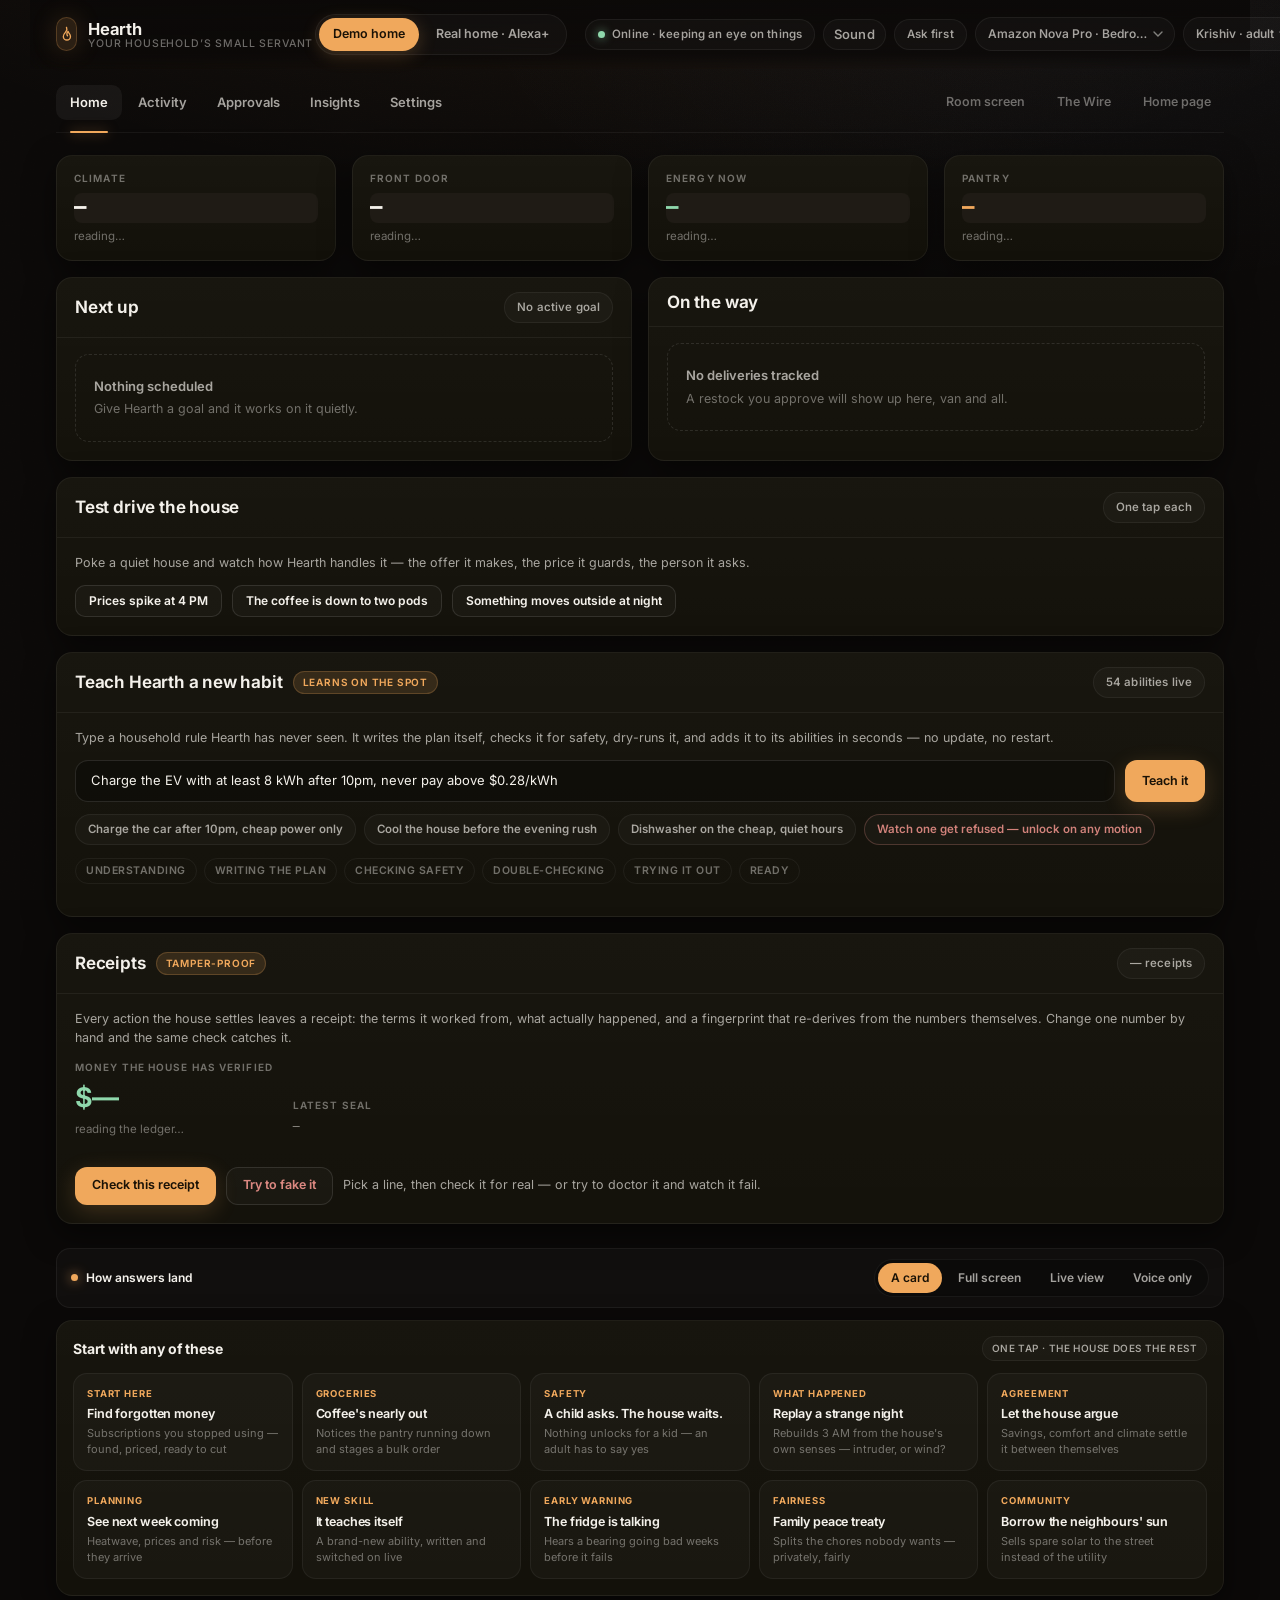
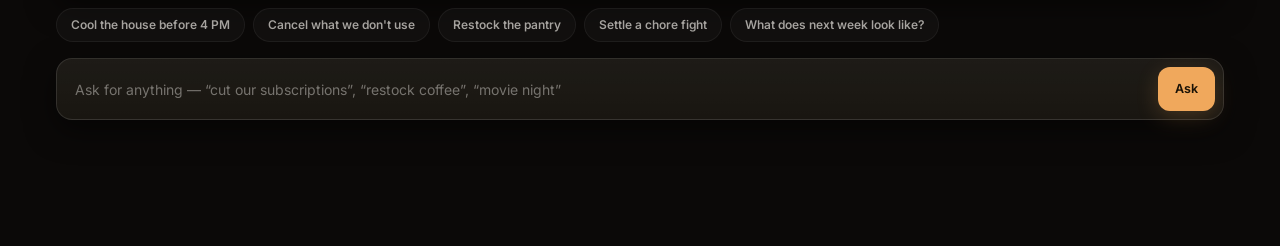
==== commit d42166ea: "Landing v4: the small servant — identity pass + breadth rebalance across surfaces - landing.html rec" ====
--- a/web2/index.html
+++ b/web2/index.html
@@ -4,7 +4,7 @@
   <meta charset="utf-8"/>
   <meta name="viewport" content="width=device-width, initial-scale=1.0"/>
   <meta name="theme-color" content="#0b0908"/>
-  <meta name="description" content="Hearth — the household agent. It proposes, you decide. Nothing spends, orders, or unlocks without your tap."/>
+  <meta name="description" content="Hearth — the household servant, open to inspect. It proposes, you decide. Nothing spends, orders, or unlocks without your tap."/>
   <title>Hearth · Household</title>
   <link rel="stylesheet" href="/web2/css/tokens.css"/>
   <link rel="stylesheet" href="/web2/css/cockpit.css"/>
@@ -20,7 +20,7 @@
             <path d="M12 3c1.2 2.6.4 4.1-.9 5.6C9.6 10.3 8 11.9 8 14.5A4.5 4.5 0 0 0 12.5 19 4.5 4.5 0 0 0 17 14.5c0-1.7-.8-3-1.8-4.3-.5-.7-1-1.4-1.3-2.2-.8 1-1.4 2-1.4 3.4 0 .9.3 1.6.8 2.2" stroke="currentColor" stroke-width="1.7" stroke-linecap="round" stroke-linejoin="round"/>
           </svg>
         </span>
-        <span class="brand-text">Hearth<small>household, in order</small></span>
+        <span class="brand-text">Hearth<small>your household&rsquo;s small servant</small></span>
       </a>
 
       <div class="modes" role="group" aria-label="Which home is this?">
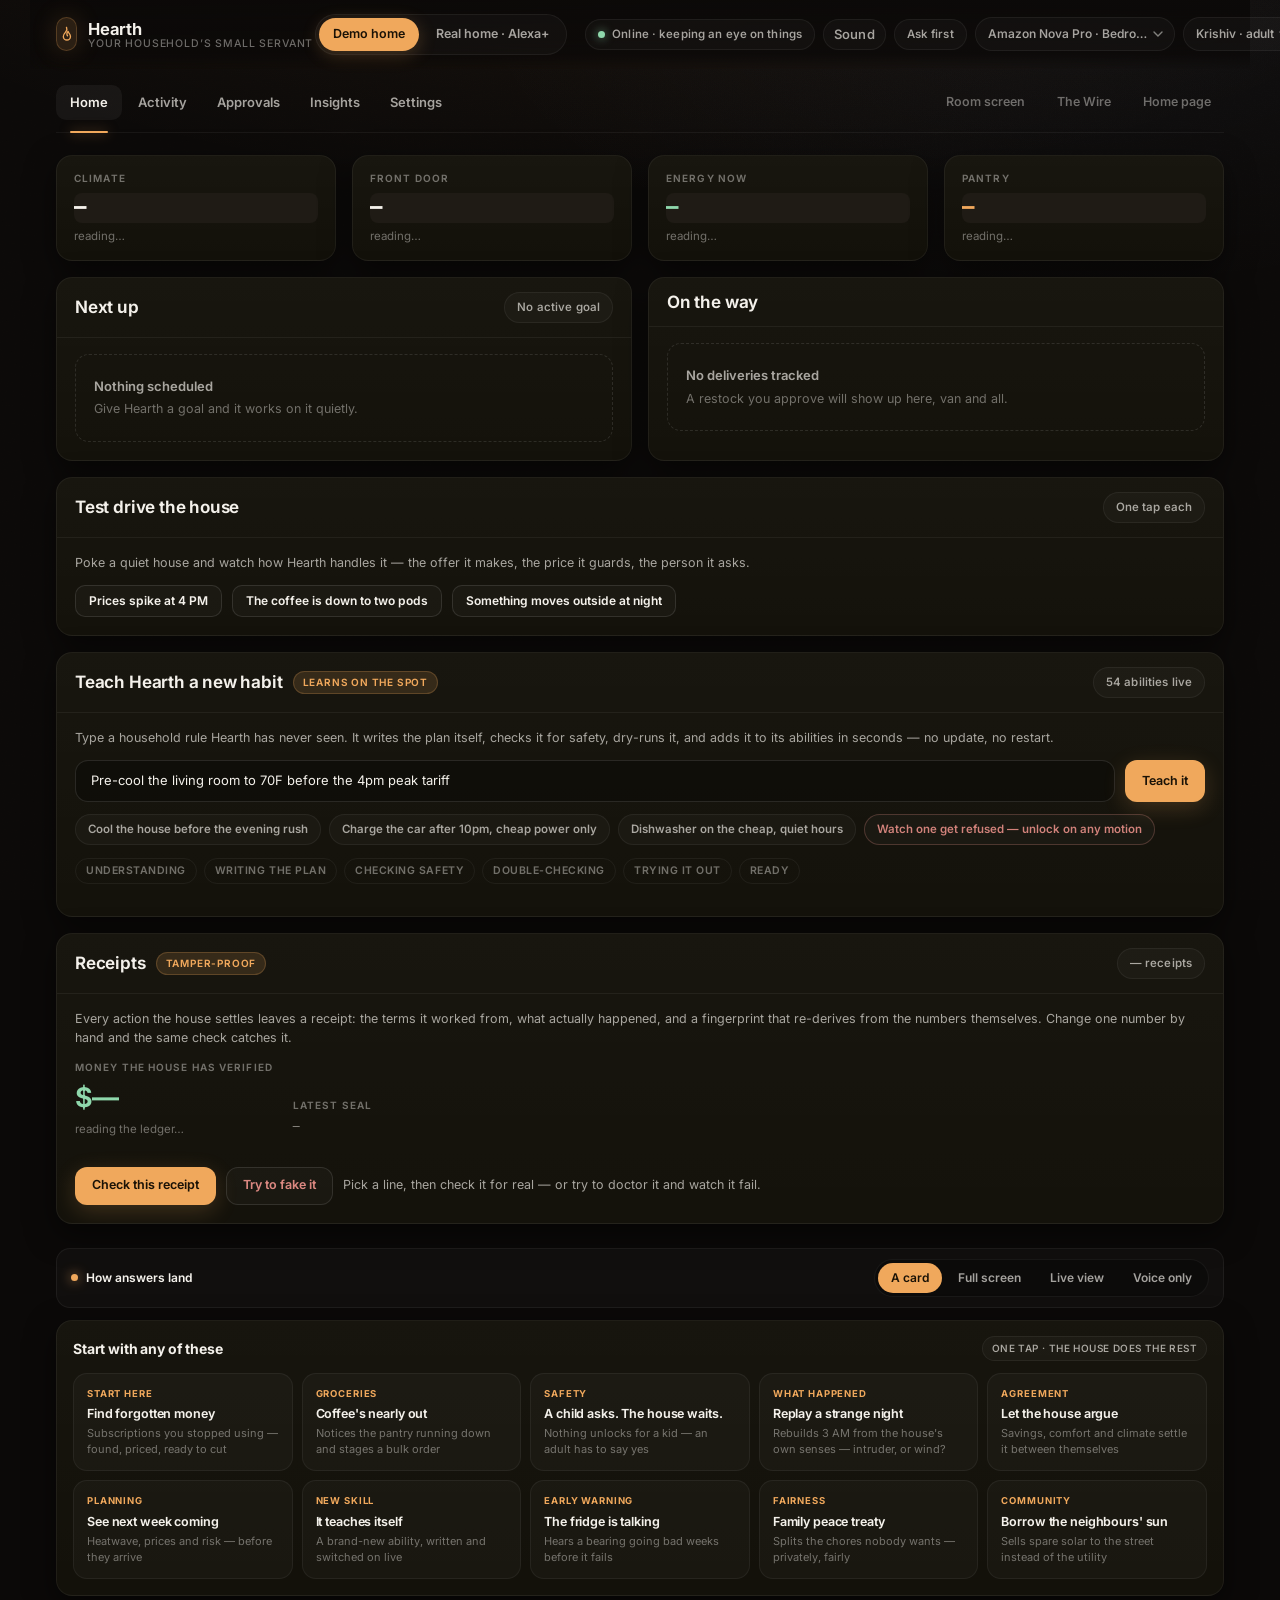
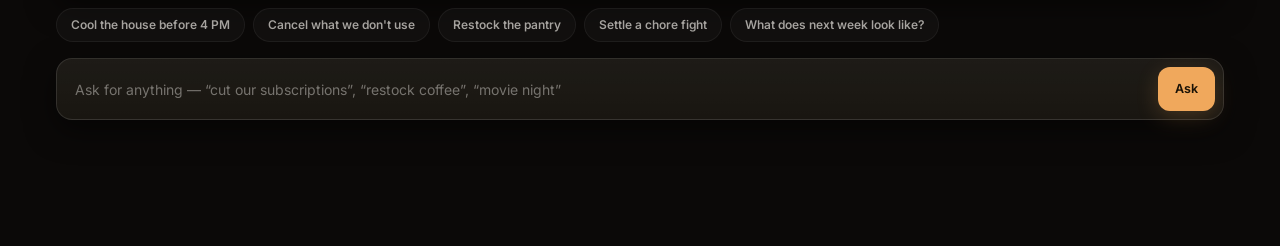
==== commit 47e18e9e: "feat(grand-prize): 362-test security hardening, live clawback claims, 5-layer wire ribbon, landing r" ====
--- a/web2/index.html
+++ b/web2/index.html
@@ -109,7 +109,7 @@
           <p class="lede-sm mb-3">Type a household rule Hearth has never seen. It writes the plan itself, checks it for safety, dry-runs it, and adds it to its abilities in seconds — no update, no restart.</p>
           <form class="forge-bar" id="forgeForm">
             <input id="forgeInput" maxlength="300" autocomplete="off"
-                   value="Charge the EV with at least 8 kWh after 10pm, never pay above $0.28/kWh"
+                   value="Pre-cool the living room to 70F before the 4pm peak tariff"
                    aria-label="The household rule to teach"/>
             <button class="btn btn-primary" id="forgeGo" type="submit">Teach it</button>
           </form>
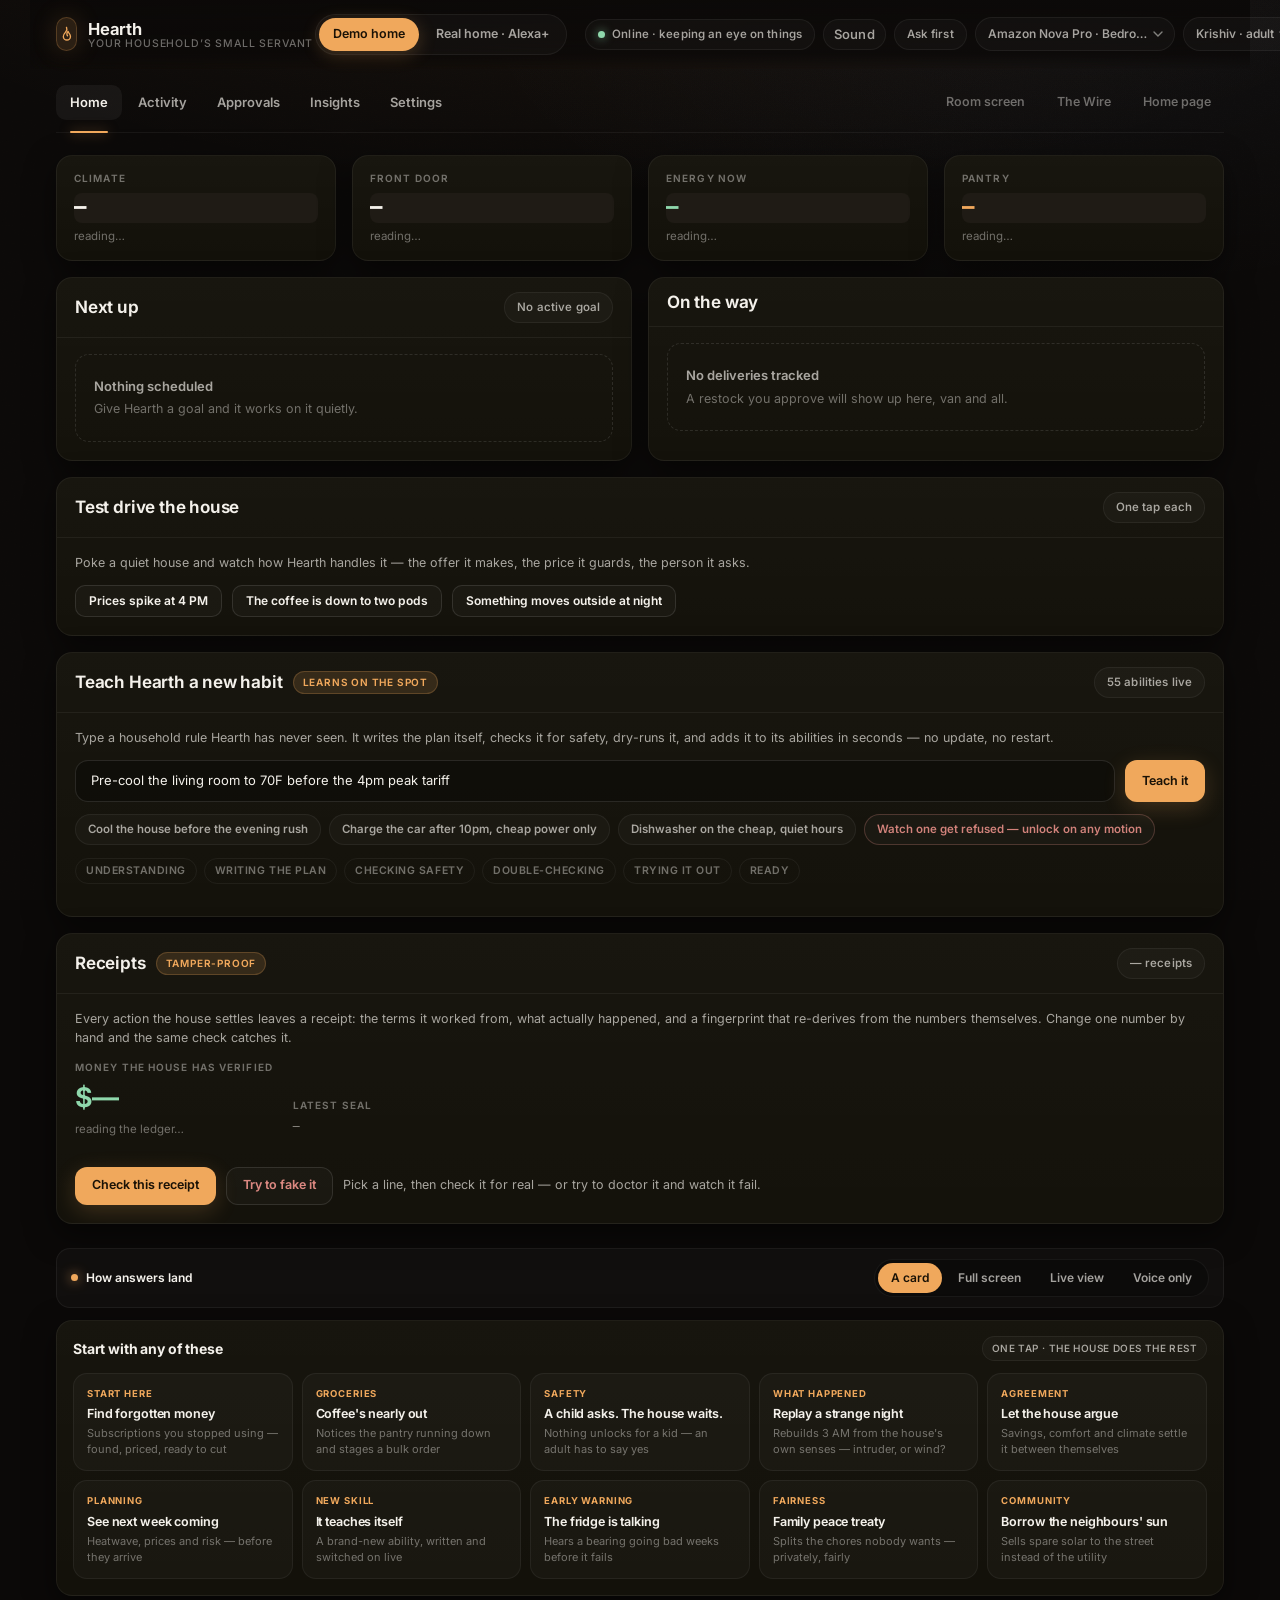
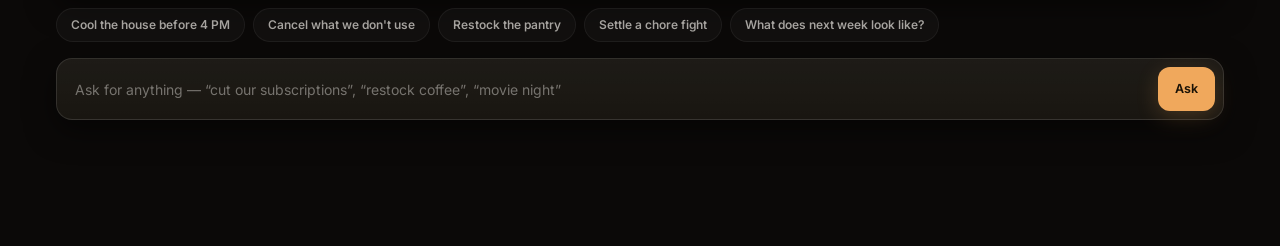
==== commit c2a29228: "docs(deploy): Render runbook + keep-alive; align consumer copy at 55 abilities" ====
--- a/web2/index.html
+++ b/web2/index.html
@@ -103,7 +103,7 @@
           <h3>Teach Hearth a new habit</h3>
           <span class="badge-note">Learns on the spot</span>
           <span class="spacer"></span>
-          <span class="pill" id="forgeCount">54 abilities live</span>
+          <span class="pill" id="forgeCount">55 abilities live</span>
         </div>
         <div class="panel-body">
           <p class="lede-sm mb-3">Type a household rule Hearth has never seen. It writes the plan itself, checks it for safety, dry-runs it, and adds it to its abilities in seconds — no update, no restart.</p>
